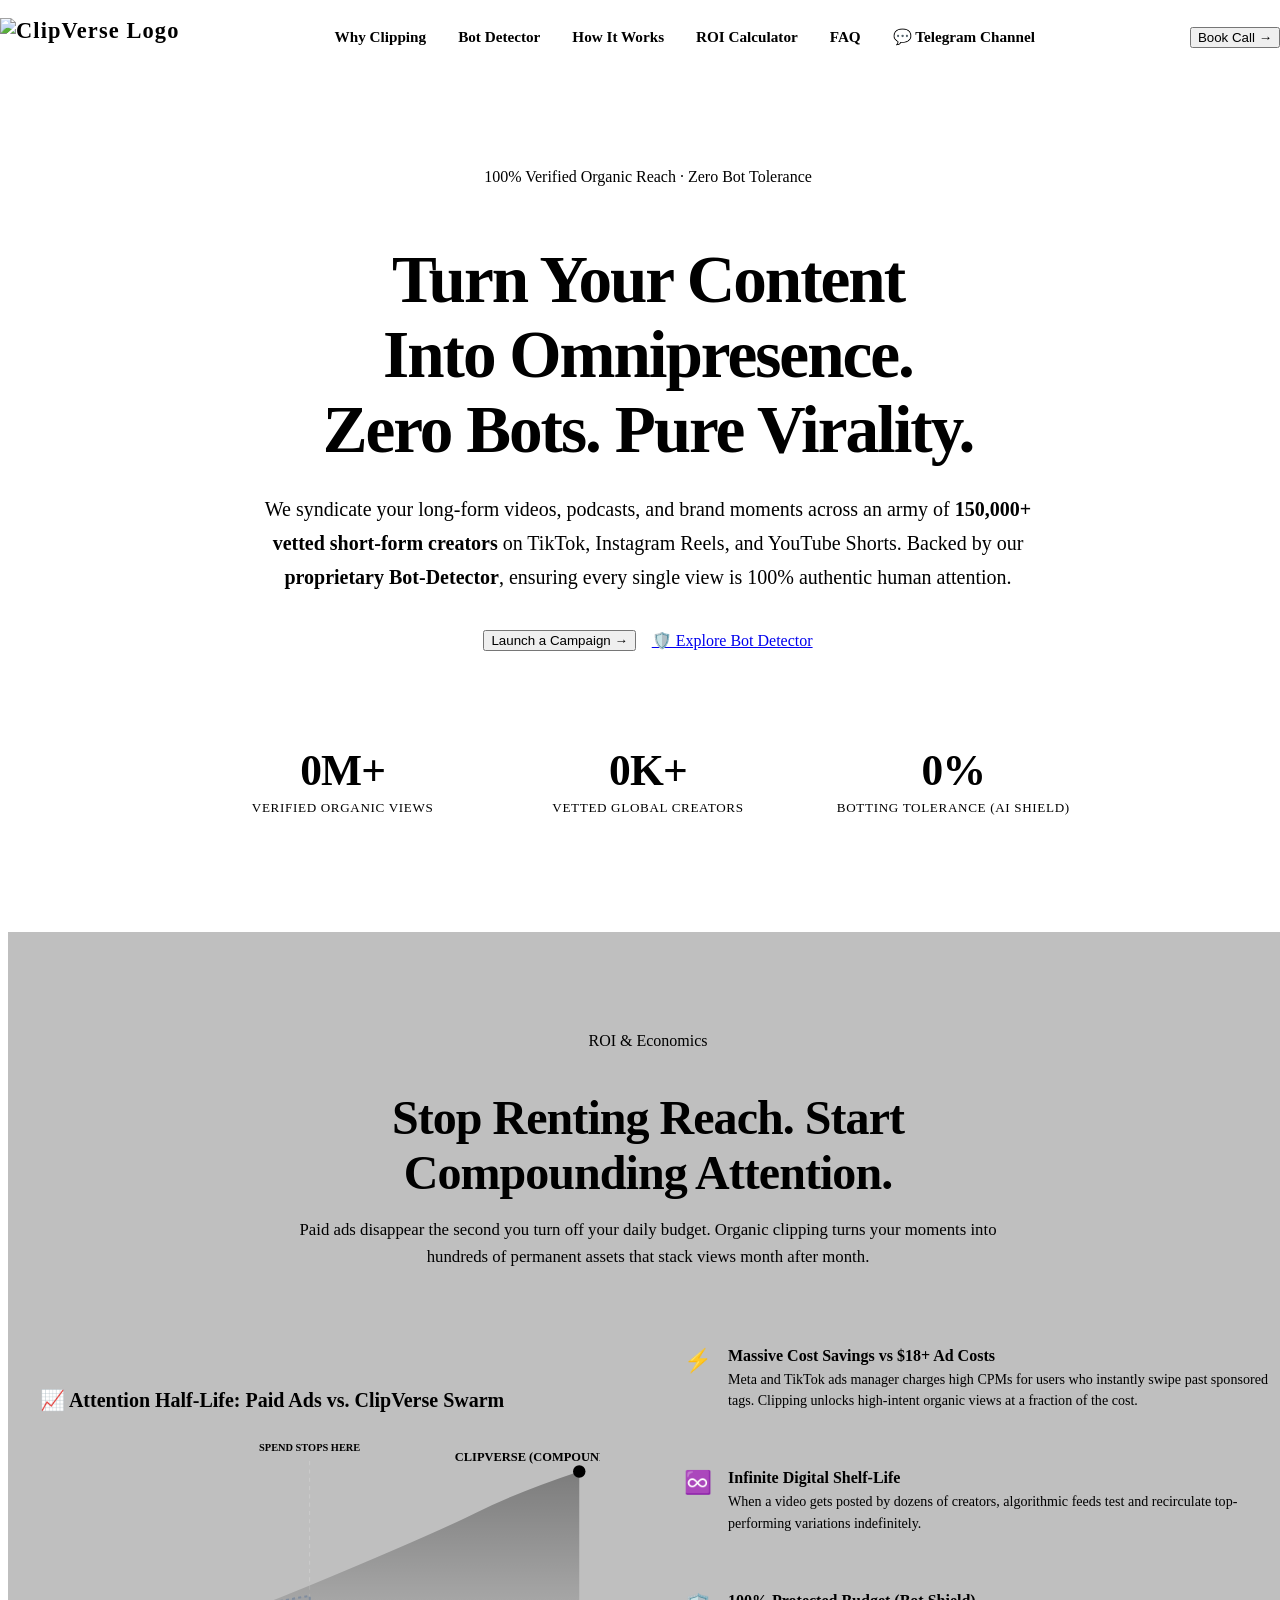
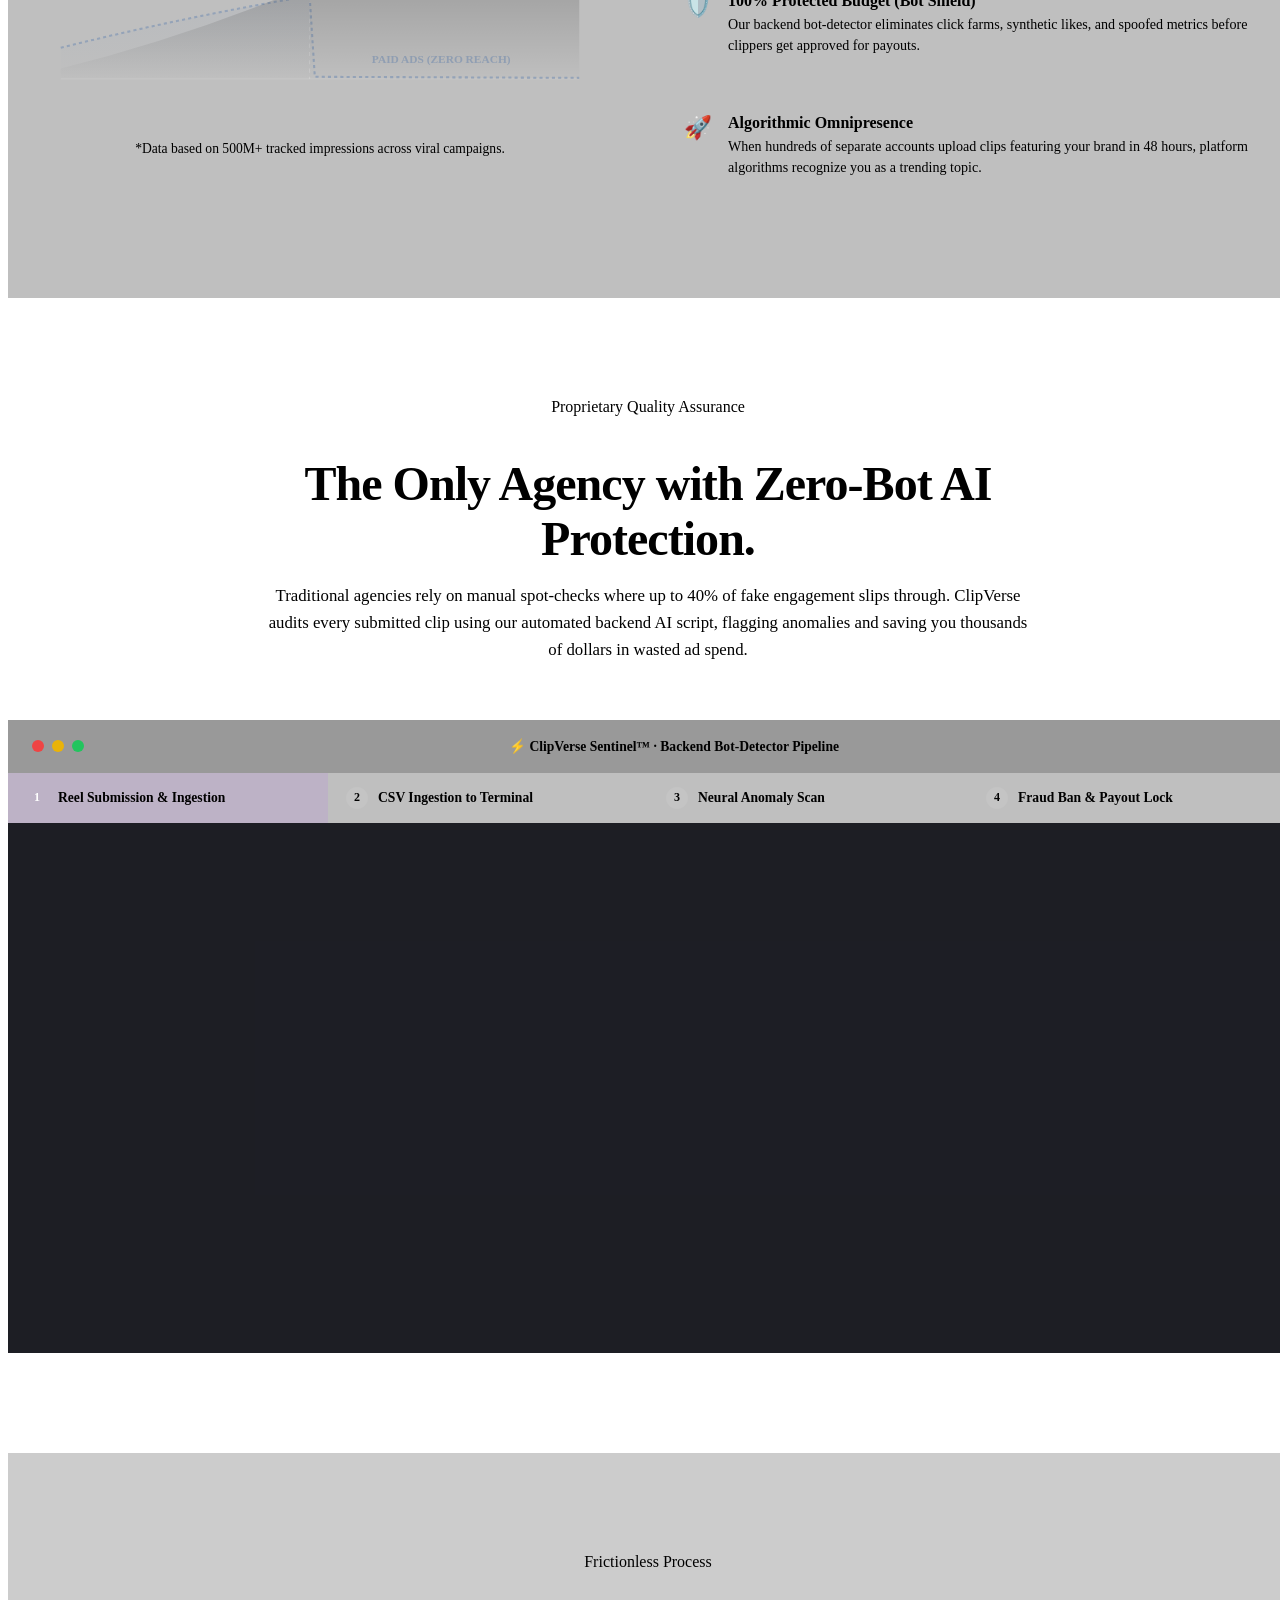
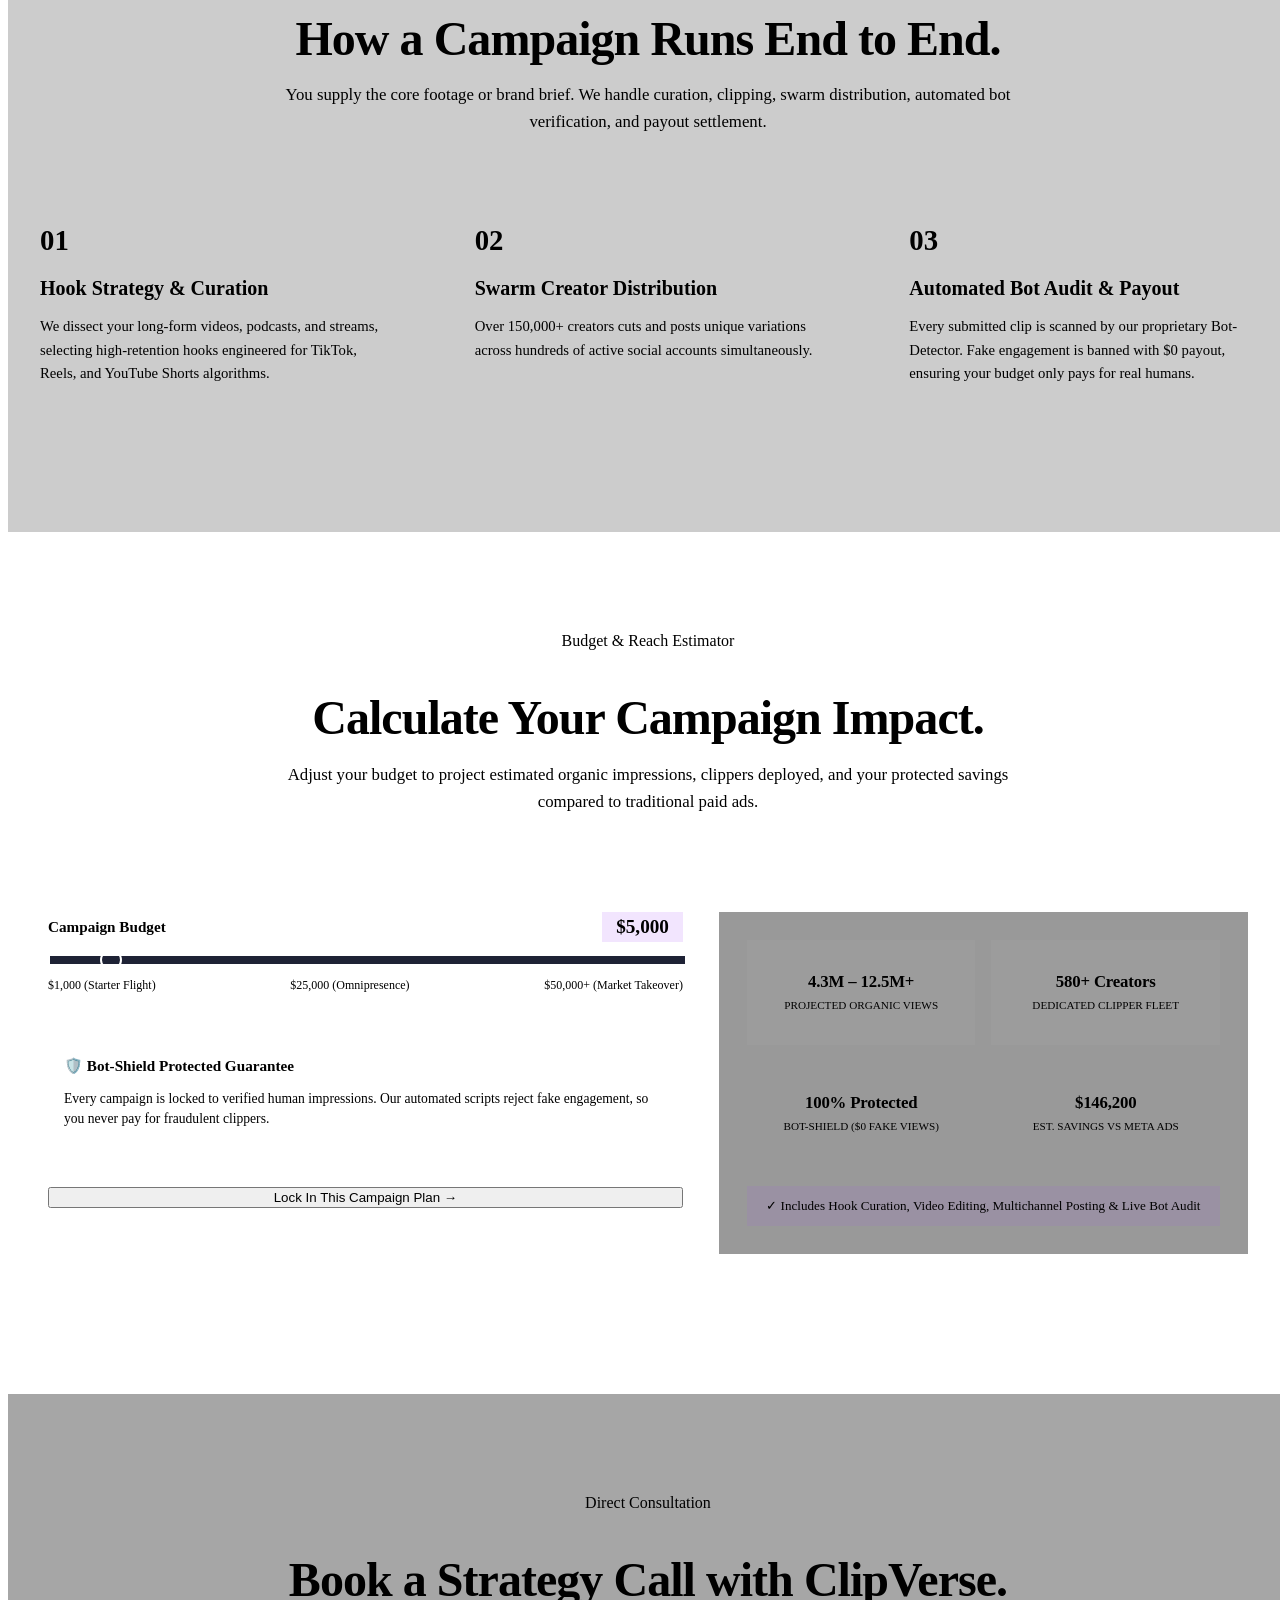
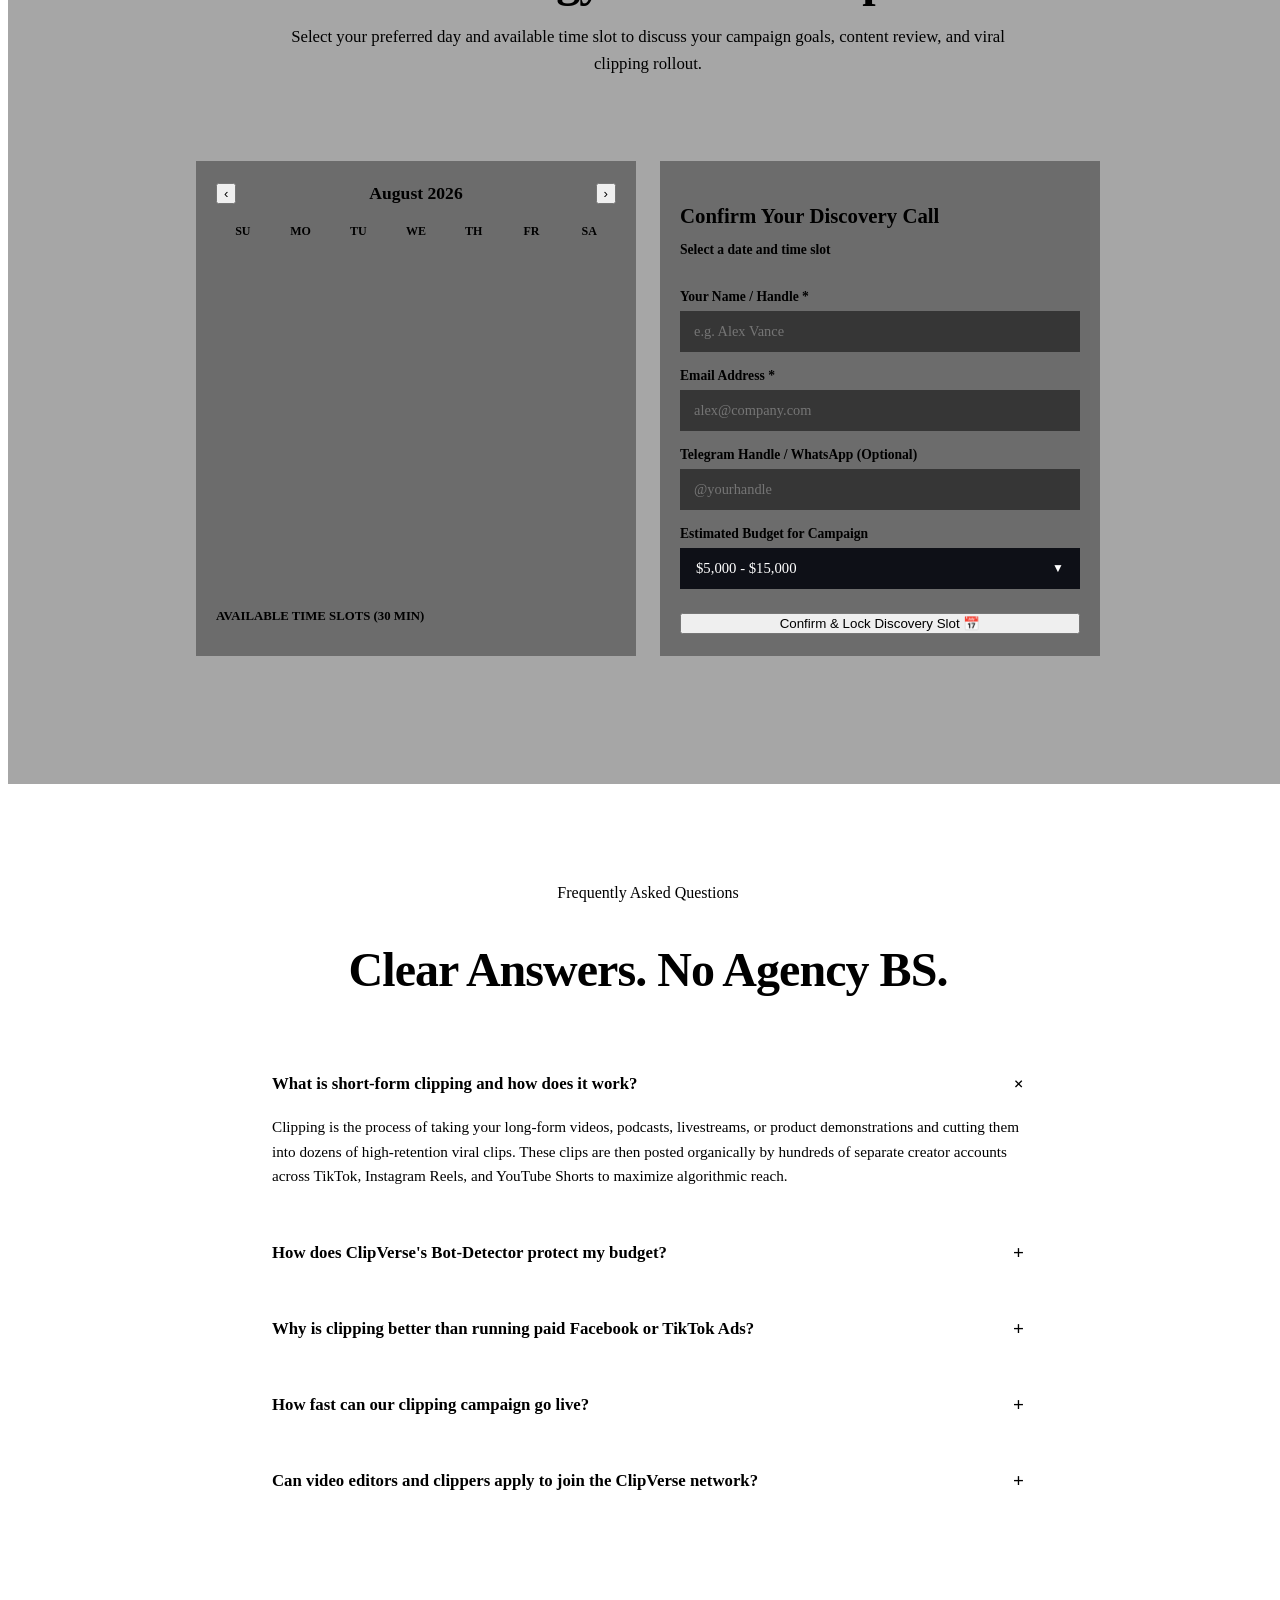
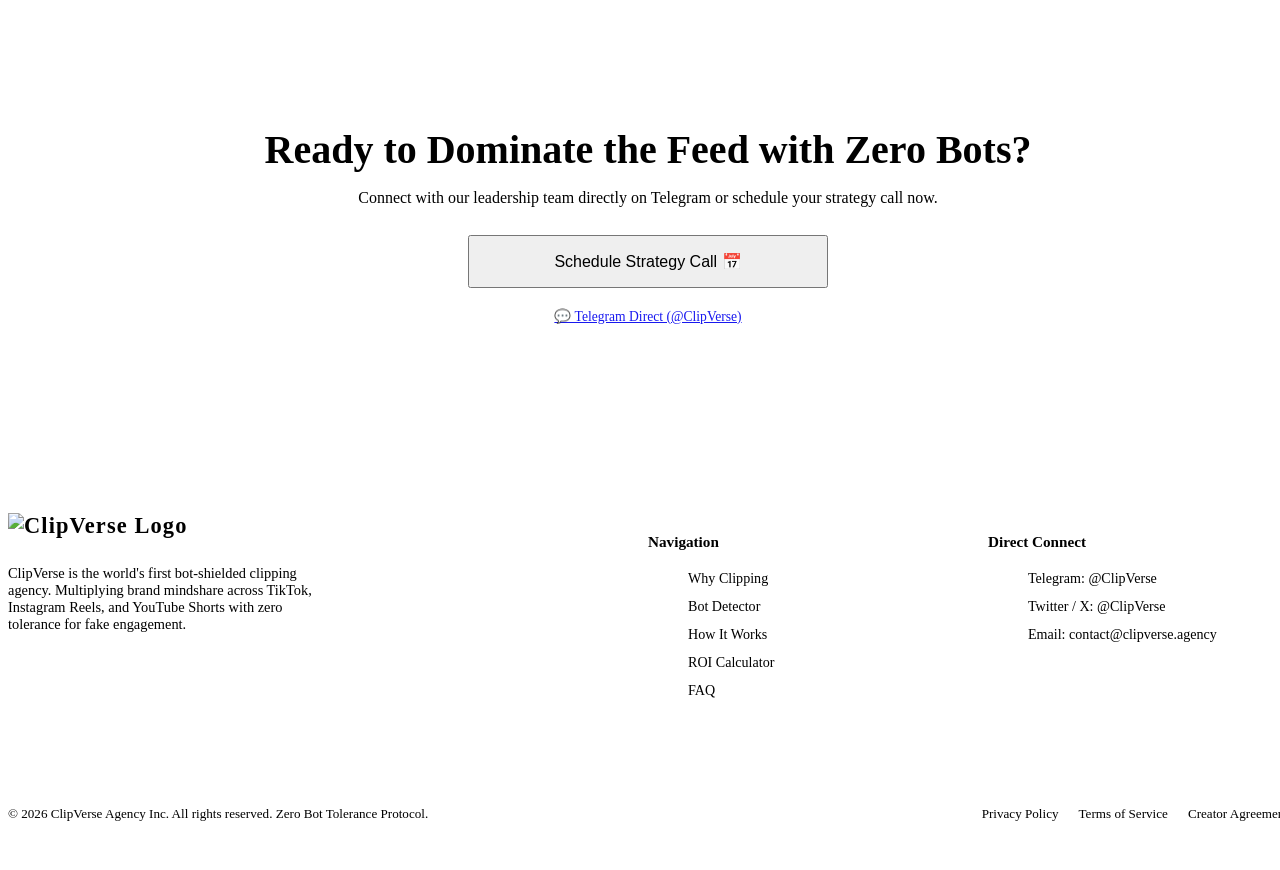
==== cobalt/index.html @ fdb836ec "Desktop and IphoneSe responsive done." ====
<!DOCTYPE html>
<html lang="en" data-theme="cobalt">
<head>
  <meta charset="UTF-8">
  <meta name="viewport" content="width=device-width, initial-scale=1.0">
  <title>ClipVerse | Short-Form Clipping Agency · Zero Bot Tolerance (Cobalt Edition)</title>
  <meta name="description" content="ClipVerse is a premier short-form clipping agency distributing content at scale across 150,000+ creators. Backed by our automated Bot-Detector for 100% real organic reach.">
  <meta name="keywords" content="clipping agency, TikTok clipping, Instagram Reels clipping, short-form video marketing, viral content distribution, bot detector, ClipVerse">
  <link rel="icon" type="image/svg+xml" href="../assets/favicon.svg">
  
  <!-- Open Graph / Social Meta -->
  <meta property="og:type" content="website">
  <meta property="og:title" content="ClipVerse | Short-Form Clipping Agency (Cobalt)">
  <meta property="og:description" content="Scale your brand across millions of organic views on TikTok, Reels & Shorts. Zero bot tolerance with automated AI detection.">
  <meta property="og:image" content="../assets/logo-clipverse-cobalt.svg">

  <!-- Stylesheets -->
  <link rel="stylesheet" href="../css/main.css">
  <link rel="stylesheet" href="../css/themes.css">
  <link rel="stylesheet" href="../css/components.css">
  <link rel="stylesheet" href="../css/responsive.css">

  <!-- Schema.org Structured Data -->
  <script type="application/ld+json">
  {
    "@context": "https://schema.org",
    "@type": "Organization",
    "name": "ClipVerse",
    "url": "https://clipverse.agency",
    "logo": "https://clipverse.agency/assets/logo-clipverse-cobalt.svg",
    "description": "Short-form video clipping agency powered by automated bot-detection algorithms.",
    "sameAs": [
      "https://t.me/ClipVerse",
      "https://x.com/ClipVerseAgency"
    ]
  }
  </script>
</head>
<body>

  <!-- Ambient Backdrop -->
  <div class="ambient-mesh" aria-hidden="true"></div>
  <div class="ambient-grid" aria-hidden="true"></div>

  <!-- Header & Navigation -->
  <header id="mainHeader" class="header">
    <div class="container nav-container">
      <a href="#top" class="brand-logo">
        <img src="../assets/logo-clipverse-cobalt.svg" alt="ClipVerse Logo">
      </a>

      <!-- Desktop Nav Links -->
      <nav id="navLinks" class="nav-links">
        <a href="#why-clipping" class="nav-link">Why Clipping</a>
        <a href="#bot-detector" class="nav-link">Bot Detector</a>
        <a href="#how-it-works" class="nav-link">How It Works</a>
        <a href="#calculator" class="nav-link">ROI Calculator</a>
        <a href="#faq" class="nav-link">FAQ</a>
        <a href="https://t.me/ClipVerse" target="_blank" rel="noopener noreferrer" class="nav-link" style="color:var(--accent-light);">💬 Telegram Channel</a>
      </nav>

      <!-- Nav Actions -->
      <div class="nav-actions">
        <button type="button" class="btn btn-primary btn-sm open-scheduler-btn">
          <span>Book Call →</span>
        </button>

        <button id="mobileToggle" class="mobile-toggle" aria-label="Toggle navigation menu">☰</button>
      </div>
    </div>
  </header>

  <!-- Main Content -->
  <main id="top">

    <!-- 1. Hero Section -->
    <section class="hero-section">
      <div class="container hero-content">
        <div class="hero-eyebrow reveal">
          <span class="badge badge-bot-shield">
            <span class="pulse-dot"></span> 100% Verified Organic Reach · Zero Bot Tolerance
          </span>
        </div>

        <h1 class="hero-title reveal">
          Turn Your Content Into <span class="text-gradient">Omnipresence.</span><br>
          Zero Bots. Pure Virality.
        </h1>

        <p class="hero-subhead reveal">
          We syndicate your long-form videos, podcasts, and brand moments across an army of <strong>150,000+ vetted short-form creators</strong> on TikTok, Instagram Reels, and YouTube Shorts. Backed by our <strong>proprietary Bot-Detector</strong>, ensuring every single view is 100% authentic human attention.
        </p>

        <div class="hero-ctas reveal">
          <button type="button" class="btn btn-primary btn-lg open-scheduler-btn">
            <span>Launch a Campaign →</span>
          </button>
          <a href="#bot-detector" class="btn btn-secondary btn-lg">
            <span>🛡️ Explore Bot Detector</span>
          </a>
        </div>

        <!-- Live Metrics Strip -->
        <div class="stats-strip reveal">
          <div class="stat-item">
            <div class="stat-val" data-counter="500" data-suffix="M+">0M+</div>
            <div class="stat-lbl">Verified Organic Views</div>
          </div>
          <div class="stat-item">
            <div class="stat-val" data-counter="150" data-suffix="K+">0K+</div>
            <div class="stat-lbl">Vetted Global Creators</div>
          </div>
          <div class="stat-item">
            <div class="stat-val" style="color:var(--status-real);">0%</div>
            <div class="stat-lbl">Botting Tolerance (AI Shield)</div>
          </div>
        </div>
      </div>
    </section>

    <!-- 2. Why Clipping vs Paid Ads Compounding Comparison -->
    <section id="why-clipping" class="section" style="background: rgba(0, 0, 0, 0.25);">
      <div class="container">
        <div class="section-head reveal">
          <div class="section-eyebrow">
            <span class="badge badge-primary">ROI & Economics</span>
          </div>
          <h2 class="section-title">
            Stop Renting Reach. <span class="text-gradient">Start Compounding Attention.</span>
          </h2>
          <p class="section-desc">
            Paid ads disappear the second you turn off your daily budget. Organic clipping turns your moments into hundreds of permanent assets that stack views month after month.
          </p>
        </div>

        <div class="comparison-grid">
          <!-- Interactive SVG Chart -->
          <div class="glass-card comp-chart-card reveal">
            <h3 style="font-family:var(--font-display); font-size:1.25rem; margin-bottom:18px;">
              📈 Attention Half-Life: Paid Ads vs. ClipVerse Swarm
            </h3>
            
            <svg viewBox="0 0 540 280" width="100%" height="auto" aria-label="Clipping compounds over time while paid ads drop to zero after spend stops">
              <defs>
                <linearGradient id="chartClipGrad" x1="0" y1="0" x2="0" y2="1">
                  <stop offset="0%" stop-color="var(--accent-primary)" stop-opacity="0.35"/>
                  <stop offset="100%" stop-color="var(--accent-primary)" stop-opacity="0"/>
                </linearGradient>
                <linearGradient id="chartAdsGrad" x1="0" y1="0" x2="0" y2="1">
                  <stop offset="0%" stop-color="#94a3b8" stop-opacity="0.15"/>
                  <stop offset="100%" stop-color="#94a3b8" stop-opacity="0"/>
                </linearGradient>
              </defs>

              <!-- Grid line -->
              <line x1="20" y1="240" x2="520" y2="240" stroke="rgba(255,255,255,0.1)" stroke-width="1"/>
              
              <!-- Spend Stops Milestone -->
              <line x1="260" y1="30" x2="260" y2="240" stroke="rgba(255,255,255,0.2)" stroke-width="1" stroke-dasharray="4 4"/>
              <text x="260" y="20" text-anchor="middle" fill="var(--text-muted)" font-family="JetBrains Mono" font-size="10" font-weight="700">SPEND STOPS HERE</text>

              <!-- Paid Ads Path (Cliff Dropoff) -->
              <path d="M 20 210 Q 140 180 260 160 L 265 238 L 520 239" fill="none" stroke="#94a3b8" stroke-width="2" stroke-dasharray="3 3"/>
              <path d="M 20 240 L 20 210 Q 140 180 260 160 L 265 238 L 520 239 L 520 240 Z" fill="url(#chartAdsGrad)"/>
              <text x="320" y="225" fill="#94a3b8" font-family="JetBrains Mono" font-size="11" font-weight="700">PAID ADS (ZERO REACH)</text>

              <!-- ClipVerse Compounding Path -->
              <path d="M 20 230 Q 140 200 260 150 T 420 80 T 520 40" fill="none" stroke="var(--accent-light)" stroke-width="3.5" stroke-linecap="round"/>
              <path d="M 20 240 L 20 230 Q 140 200 260 150 T 420 80 T 520 40 L 520 240 Z" fill="url(#chartClipGrad)"/>
              <circle cx="520" cy="40" r="6" fill="var(--accent-light)"/>
              <text x="400" y="30" fill="var(--accent-light)" font-family="JetBrains Mono" font-size="12" font-weight="800">CLIPVERSE (COMPOUNDING)</text>
            </svg>

            <div style="margin-top:16px; font-size:0.85rem; color:var(--text-muted); text-align:center;">
              *Data based on 500M+ tracked impressions across viral campaigns.
            </div>
          </div>

          <!-- Feature Breakdown Points with Smooth Hover Effects -->
          <div class="comp-points-list reveal">
            <div class="comp-point-item">
              <div class="comp-point-icon">⚡</div>
              <div>
                <div class="comp-point-title">Massive Cost Savings vs $18+ Ad Costs</div>
                <div class="comp-point-desc">Meta and TikTok ads manager charges high CPMs for users who instantly swipe past sponsored tags. Clipping unlocks high-intent organic views at a fraction of the cost.</div>
              </div>
            </div>

            <div class="comp-point-item">
              <div class="comp-point-icon">♾️</div>
              <div>
                <div class="comp-point-title">Infinite Digital Shelf-Life</div>
                <div class="comp-point-desc">When a video gets posted by dozens of creators, algorithmic feeds test and recirculate top-performing variations indefinitely.</div>
              </div>
            </div>

            <div class="comp-point-item">
              <div class="comp-point-icon">🛡️</div>
              <div>
                <div class="comp-point-title">100% Protected Budget (Bot Shield)</div>
                <div class="comp-point-desc">Our backend bot-detector eliminates click farms, synthetic likes, and spoofed metrics before clippers get approved for payouts.</div>
              </div>
            </div>

            <div class="comp-point-item">
              <div class="comp-point-icon">🚀</div>
              <div>
                <div class="comp-point-title">Algorithmic Omnipresence</div>
                <div class="comp-point-desc">When hundreds of separate accounts upload clips featuring your brand in 48 hours, platform algorithms recognize you as a trending topic.</div>
              </div>
            </div>
          </div>
        </div>
      </div>
    </section>

    <!-- 3. Proprietary Bot-Detector Backend Pipeline Showcase -->
    <section id="bot-detector" class="section">
      <div class="container">
        <div class="section-head reveal">
          <div class="section-eyebrow">
            <span class="badge badge-primary">Proprietary Quality Assurance</span>
          </div>
          <h2 class="section-title">
            The Only Agency with <span class="text-gradient">Zero-Bot AI Protection.</span>
          </h2>
          <p class="section-desc">
            Traditional agencies rely on manual spot-checks where up to 40% of fake engagement slips through. ClipVerse audits every submitted clip using our automated backend AI script, flagging anomalies and saving you thousands of dollars in wasted ad spend.
          </p>
        </div>

        <!-- Interactive Backend Pipeline Visualizer Box -->
        <div class="bot-showcase-container reveal">
          <div class="showcase-header">
            <div class="window-dots">
              <span class="dot dot-red"></span>
              <span class="dot dot-yellow"></span>
              <span class="dot dot-green"></span>
            </div>

            <div style="font-family:var(--font-mono); font-size:0.85rem; font-weight:700; color:var(--text-muted);">
              ⚡ ClipVerse Sentinel™ · Backend Bot-Detector Pipeline
            </div>
            <div></div>
          </div>

          <!-- Step Progression Bar -->
          <div class="pipeline-steps-bar">
            <div class="step-node active" data-step="1">
              <span class="step-num">1</span>
              <span>Reel Submission & Ingestion</span>
            </div>
            <div class="step-node" data-step="2">
              <span class="step-num">2</span>
              <span>CSV Ingestion to Terminal</span>
            </div>
            <div class="step-node" data-step="3">
              <span class="step-num">3</span>
              <span>Neural Anomaly Scan</span>
            </div>
            <div class="step-node" data-step="4">
              <span class="step-num">4</span>
              <span>Fraud Ban & Payout Lock</span>
            </div>
          </div>

          <!-- Active Pipeline Viewport (Autoplay Engine: 3.5s / 5.5s) -->
          <div id="pipelineViewport" class="pipeline-viewport">
            <!-- Injected by js/bot-pipeline-demo.js -->
          </div>
        </div>
      </div>
    </section>

    <!-- 4. How It Works (3-Step Clear Funnel) -->
    <section id="how-it-works" class="section" style="background: rgba(0, 0, 0, 0.2);">
      <div class="container">
        <div class="section-head reveal">
          <div class="section-eyebrow">
            <span class="badge badge-primary">Frictionless Process</span>
          </div>
          <h2 class="section-title">
            How a Campaign <span class="text-gradient">Runs End to End.</span>
          </h2>
          <p class="section-desc">
            You supply the core footage or brand brief. We handle curation, clipping, swarm distribution, automated bot verification, and payout settlement.
          </p>
        </div>

        <div style="display:grid; grid-template-columns:repeat(auto-fit, minmax(280px, 1fr)); gap:24px;" class="reveal">
          <div class="glass-card" style="padding:32px;">
            <div style="font-family:var(--font-mono); font-size:1.8rem; font-weight:900; color:var(--accent-light); margin-bottom:14px;">01</div>
            <h3 style="font-family:var(--font-display); font-size:1.25rem; margin-bottom:10px;">Hook Strategy & Curation</h3>
            <p class="text-muted" style="font-size:0.92rem; line-height:1.6;">
              We dissect your long-form videos, podcasts, and streams, selecting high-retention hooks engineered for TikTok, Reels, and YouTube Shorts algorithms.
            </p>
          </div>

          <div class="glass-card" style="padding:32px;">
            <div style="font-family:var(--font-mono); font-size:1.8rem; font-weight:900; color:var(--accent-light); margin-bottom:14px;">02</div>
            <h3 style="font-family:var(--font-display); font-size:1.25rem; margin-bottom:10px;">Swarm Creator Distribution</h3>
            <p class="text-muted" style="font-size:0.92rem; line-height:1.6;">
              Over 150,000+ creators cuts and posts unique variations across hundreds of active social accounts simultaneously.
            </p>
          </div>

          <div class="glass-card" style="padding:32px;">
            <div style="font-family:var(--font-mono); font-size:1.8rem; font-weight:900; color:var(--status-real); margin-bottom:14px;">03</div>
            <h3 style="font-family:var(--font-display); font-size:1.25rem; margin-bottom:10px;">Automated Bot Audit & Payout</h3>
            <p class="text-muted" style="font-size:0.92rem; line-height:1.6;">
              Every submitted clip is scanned by our proprietary Bot-Detector. Fake engagement is banned with $0 payout, ensuring your budget only pays for real humans.
            </p>
          </div>
        </div>
      </div>
    </section>

    <!-- 5. Interactive Campaign ROI & Fleet Calculator -->
    <section id="calculator" class="section">
      <div class="container">
        <div class="section-head reveal">
          <div class="section-eyebrow">
            <span class="badge badge-primary">Budget & Reach Estimator</span>
          </div>
          <h2 class="section-title">
            Calculate Your <span class="text-gradient">Campaign Impact.</span>
          </h2>
          <p class="section-desc">
            Adjust your budget to project estimated organic impressions, clippers deployed, and your protected savings compared to traditional paid ads.
          </p>
        </div>

        <div class="calculator-card reveal">
          <div class="calc-controls">
            <div class="slider-group">
              <div class="slider-label-row">
                <span class="slider-title">Campaign Budget</span>
                <span id="budgetValue" class="slider-val-bubble">$5,000</span>
              </div>
              <input type="range" id="budgetSlider" class="custom-range" min="1000" max="50000" step="500" value="5000">
              <div style="display:flex; justify-content:space-between; font-size:0.75rem; color:var(--text-dim); font-family:var(--font-mono);">
                <span>$1,000 (Starter Flight)</span>
                <span>$25,000 (Omnipresence)</span>
                <span>$50,000+ (Market Takeover)</span>
              </div>
            </div>

            <div style="padding:16px; background:rgba(255,255,255,0.02); border:1px solid var(--border-subtle); border-radius:var(--radius-md);">
              <h4 style="font-family:var(--font-display); font-size:0.95rem; margin-bottom:8px;">
                🛡️ Bot-Shield Protected Guarantee
              </h4>
              <p class="text-muted" style="font-size:0.85rem; line-height:1.5;">
                Every campaign is locked to verified human impressions. Our automated scripts reject fake engagement, so you never pay for fraudulent clippers.
              </p>
            </div>

            <button type="button" id="calcLockBtn" class="btn btn-primary btn-lg">
              <span>Lock In This Campaign Plan →</span>
            </button>
          </div>

          <!-- Dynamic Results Dashboard -->
          <div class="calc-results-panel">
            <div class="calc-metrics-grid">
              <div class="calc-metric-box">
                <div id="calcMetricViews" class="calc-metric-val" style="color:var(--accent-light);">4.3M – 12.5M+</div>
                <div class="calc-metric-lbl">Projected Organic Views</div>
              </div>
              <div class="calc-metric-box">
                <div id="calcMetricCreators" class="calc-metric-val">580+ Creators</div>
                <div class="calc-metric-lbl">Dedicated Clipper Fleet</div>
              </div>
              <div class="calc-metric-box highlight">
                <div id="calcMetricProtection" class="calc-metric-val" style="color:var(--status-real);">100% Protected</div>
                <div class="calc-metric-lbl">Bot-Shield ($0 Fake Views)</div>
              </div>
              <div class="calc-metric-box highlight">
                <div id="calcMetricSavings" class="calc-metric-val" style="color:var(--status-real);">$146,200</div>
                <div class="calc-metric-lbl">Est. Savings vs Meta Ads</div>
              </div>
            </div>

            <div style="padding:12px 16px; background:rgba(168,85,247,0.1); border:1px solid var(--border-card); border-radius:var(--radius-sm); font-size:0.82rem; color:var(--accent-light); text-align:center; font-family:var(--font-mono);">
              ✓ Includes Hook Curation, Video Editing, Multichannel Posting & Live Bot Audit
            </div>
          </div>
        </div>
      </div>
    </section>

    <!-- 6. Customizable Strategy Meeting Scheduler -->
    <section id="scheduler" class="section" style="background: rgba(0, 0, 0, 0.35);">
      <div class="container">
        <div class="section-head reveal">
          <div class="section-eyebrow">
            <span class="badge badge-primary">Direct Consultation</span>
          </div>
          <h2 class="section-title">
            Book a Strategy Call with <span class="text-gradient">ClipVerse.</span>
          </h2>
          <p class="section-desc">
            Select your preferred day and available time slot to discuss your campaign goals, content review, and viral clipping rollout.
          </p>
        </div>

        <div class="scheduler-wrapper allow-overflow reveal">
          <!-- Calendar & Slots -->
          <div class="calendar-card">
            <!-- Step 1: Select Date -->
            <div id="pageDateStep" class="wizard-step">
              <div class="step-indicator-mob">
                <span class="badge badge-primary">Step 1 of 3: Select Date</span>
              </div>
              <div class="cal-header">
                <button id="prevMonth" type="button" class="btn btn-secondary btn-sm">‹</button>
                <div id="calMonthName" class="cal-month">August 2026</div>
                <button id="nextMonth" type="button" class="btn btn-secondary btn-sm">›</button>
              </div>

              <!-- Calendar Weekday Header -->
              <div class="cal-weekdays-row">
                <div class="day-header">Su</div>
                <div class="day-header">Mo</div>
                <div class="day-header">Tu</div>
                <div class="day-header">We</div>
                <div class="day-header">Th</div>
                <div class="day-header">Fr</div>
                <div class="day-header">Sa</div>
              </div>

              <!-- Calendar Days Grid (Pure 42 Cells Matrix) -->
              <div id="calDaysGrid" class="cal-days-grid">
                <!-- Populated by scheduler.js -->
              </div>
            </div>

            <!-- Step 2: Select Time Slot -->
            <div id="pageTimeStep" class="wizard-step" style="border-top:1px solid var(--border-subtle); padding-top:16px;">
              <div class="step-nav-mob">
                <button id="pageBackToDate" type="button" class="btn btn-secondary btn-xs">← Change Date</button>
                <span id="mobDatePillPage" class="badge badge-bot-shield" style="font-size:0.75rem;">August 2026</span>
              </div>
              <div style="font-family:var(--font-mono); font-size:0.8rem; font-weight:700; color:var(--text-dim); margin-bottom:10px; text-transform:uppercase;">
                Available Time Slots (30 min)
              </div>
              <div id="slotsContainer" class="slots-grid">
                <!-- Populated by scheduler.js -->
              </div>
            </div>
          </div>

          <!-- Step 3 / Right Column: Intake Form -->
          <div id="pageFormStep" class="wizard-step allow-overflow">
            <div id="bookingSuccessCard" class="glass-card allow-overflow">
              <div class="step-nav-mob" style="margin-bottom:12px;">
                <button id="pageBackToTime" type="button" class="btn btn-secondary btn-xs">← Change Time</button>
              </div>
              <div style="margin-bottom:18px;">
                <h3 style="font-family:var(--font-display); font-size:1.3rem; margin-bottom:4px;">
                  Confirm Your Discovery Call
                </h3>
                <p id="selectedDateSummary" class="text-mono" style="font-size:0.85rem; color:var(--accent-light); font-weight:700;">
                  Select a date and time slot
                </p>
              </div>

              <form id="bookingForm" class="booking-form">
                <div class="form-group">
                  <label class="form-label" for="bookName">Your Name / Handle *</label>
                  <input type="text" id="bookName" class="form-input" placeholder="e.g. Alex Vance" required>
                </div>

                <div class="form-group">
                  <label class="form-label" for="bookEmail">Email Address *</label>
                  <input type="email" id="bookEmail" class="form-input" placeholder="alex@company.com" required>
                </div>

                <div class="form-group">
                  <label class="form-label" for="bookTelegram">Telegram Handle / WhatsApp (Optional)</label>
                  <input type="text" id="bookTelegram" class="form-input" placeholder="@yourhandle">
                </div>

                <div class="form-group">
                  <label class="form-label">Estimated Budget for Campaign</label>
                  <!-- Custom Dark Glassmorphism Dropdown with Smooth Scroll -->
                  <div class="custom-select-box">
                    <div class="custom-select-trigger">
                      <span class="select-value-text">$5,000 - $15,000</span>
                      <span class="dropdown-arrow">▼</span>
                    </div>
                    <div class="custom-options-list">
                      <div class="custom-option" data-value="$1,000 - $2,500">$1,000 - $2,500</div>
                      <div class="custom-option" data-value="$2,500 - $5,000">$2,500 - $5,000</div>
                      <div class="custom-option selected" data-value="$5,000 - $15,000">$5,000 - $15,000</div>
                      <div class="custom-option" data-value="$15,000 - $30,000">$15,000 - $30,000</div>
                      <div class="custom-option" data-value="$30,000+ (Full Omnipresence)">$30,000+ (Full Omnipresence)</div>
                    </div>
                    <input type="hidden" class="custom-select-input" value="$5,000 - $15,000">
                  </div>
                </div>

                <button type="submit" class="btn btn-primary btn-lg" style="margin-top:8px;">
                  <span>Confirm & Lock Discovery Slot 📅</span>
                </button>
              </form>
            </div>
          </div>
        </div>
      </div>
    </section>

    <!-- 7. FAQ Accordion -->
    <section id="faq" class="section">
      <div class="container">
        <div class="section-head reveal">
          <div class="section-eyebrow">
            <span class="badge badge-primary">Frequently Asked Questions</span>
          </div>
          <h2 class="section-title">
            Clear Answers. <span class="text-gradient">No Agency BS.</span>
          </h2>
        </div>

        <div class="faq-list reveal">
          <div class="faq-item active">
            <div class="faq-question">
              <span>What is short-form clipping and how does it work?</span>
              <span class="faq-icon">+</span>
            </div>
            <div class="faq-answer">
              Clipping is the process of taking your long-form videos, podcasts, livestreams, or product demonstrations and cutting them into dozens of high-retention viral clips. These clips are then posted organically by hundreds of separate creator accounts across TikTok, Instagram Reels, and YouTube Shorts to maximize algorithmic reach.
            </div>
          </div>

          <div class="faq-item">
            <div class="faq-question">
              <span>How does ClipVerse's Bot-Detector protect my budget?</span>
              <span class="faq-icon">+</span>
            </div>
            <div class="faq-answer">
              In standard clipping agencies, rogue clippers often buy fake views or bot comments to hit payout thresholds. ClipVerse runs a custom automated Bot-Detector on our backend that evaluates behavioral vectors including velocity curves, account age distribution, watch-time telemetry, and IP clustering. Any clip with synthetic engagement is flagged and banned before any payment is disbursed.
            </div>
          </div>

          <div class="faq-item">
            <div class="faq-question">
              <span>Why is clipping better than running paid Facebook or TikTok Ads?</span>
              <span class="faq-icon">+</span>
            </div>
            <div class="faq-answer">
              Paid ads stop delivering impressions the exact moment you turn off your daily ad spend. Furthermore, modern audiences routinely scroll past sponsored ads. Clipping creates permanent organic assets distributed across independent creator accounts that compound views over months.
            </div>
          </div>

          <div class="faq-item">
            <div class="faq-question">
              <span>How fast can our clipping campaign go live?</span>
              <span class="faq-icon">+</span>
            </div>
            <div class="faq-answer">
              Most campaigns can launch within 24 to 48 hours after our discovery strategy call. Once we approve your hook angles and brand guardrails, clips are distributed to our creator fleet immediately.
            </div>
          </div>

          <div class="faq-item">
            <div class="faq-question">
              <span>Can video editors and clippers apply to join the ClipVerse network?</span>
              <span class="faq-icon">+</span>
            </div>
            <div class="faq-answer">
              Yes! We are always screening talented short-form video editors. You can apply directly through our Telegram or Whop community to get onboarded into paid campaign flights.
            </div>
          </div>
        </div>
      </div>
    </section>

    <!-- 8. Fast Contact & Social Connect Bar -->
    <section class="section" style="padding-top:40px; padding-bottom:60px;">
      <div class="container">
        <div class="glass-card reveal" style="padding:40px 20px; text-align:center; background:radial-gradient(circle at center, var(--accent-glow) 0%, rgba(18,20,32,0.8) 70%);">
          <h2 style="font-family:var(--font-display); font-size:clamp(1.75rem, 3.5vw, 2.5rem); font-weight:800; margin-bottom:12px;">
            Ready to Dominate the Feed with <span class="text-gradient">Zero Bots?</span>
          </h2>
          <p class="text-muted" style="max-width:600px; margin-inline:auto; margin-bottom:28px;">
            Connect with our leadership team directly on Telegram or schedule your strategy call now.
          </p>
          <div style="display:flex; flex-direction:column; align-items:center; justify-content:center; gap:12px; max-width:360px; margin-inline:auto;">
            <button type="button" class="btn btn-primary btn-lg open-scheduler-btn" style="width:100%; padding:15px 24px; font-size:1rem;">
              <span>Schedule Strategy Call 📅</span>
            </button>
            <a href="https://t.me/ClipVerse" target="_blank" rel="noopener noreferrer" class="btn btn-secondary btn-sm" style="width:auto; padding:8px 18px; font-size:0.85rem; opacity:0.9;">
              <span>💬 Telegram Direct (@ClipVerse)</span>
            </a>
          </div>
        </div>
      </div>
    </section>

  </main>

  <!-- Footer -->
  <footer class="footer">
    <div class="container">
      <div class="footer-grid">
        <div class="footer-brand">
          <a href="#top" class="brand-logo">
            <img src="../assets/logo-clipverse-cobalt.svg" alt="ClipVerse Logo">
          </a>
          <p>
            ClipVerse is the world's first bot-shielded clipping agency. Multiplying brand mindshare across TikTok, Instagram Reels, and YouTube Shorts with zero tolerance for fake engagement.
          </p>
        </div>

        <div>
          <h4 class="footer-col-title">Navigation</h4>
          <ul class="footer-links">
            <li><a href="#why-clipping">Why Clipping</a></li>
            <li><a href="#bot-detector">Bot Detector</a></li>
            <li><a href="#how-it-works">How It Works</a></li>
            <li><a href="#calculator">ROI Calculator</a></li>
            <li><a href="#faq">FAQ</a></li>
          </ul>
        </div>

        <div>
          <h4 class="footer-col-title">Direct Connect</h4>
          <ul class="footer-links">
            <li><a href="https://t.me/ClipVerse" target="_blank">Telegram: @ClipVerse</a></li>
            <li><a href="https://x.com/ClipVerseAgency" target="_blank">Twitter / X: @ClipVerse</a></li>
            <li><a href="mailto:contact@clipverse.agency">Email: contact@clipverse.agency</a></li>
          </ul>
        </div>
      </div>

      <div class="footer-bottom">
        <div>&copy; 2026 ClipVerse Agency Inc. All rights reserved. Zero Bot Tolerance Protocol.</div>
        <div style="display:flex; gap:20px;">
          <a href="#" style="color:var(--text-dim); text-decoration:none;">Privacy Policy</a>
          <a href="#" style="color:var(--text-dim); text-decoration:none;">Terms of Service</a>
          <a href="#" style="color:var(--text-dim); text-decoration:none;">Creator Agreement</a>
        </div>
      </div>
    </div>
  </footer>

  <!-- Modal Booking Scheduler (Synchronized with Interactive Calendar) -->
  <div id="schedulerModal" class="modal-overlay">
    <div class="modal-card allow-overflow">
      <button type="button" class="modal-close-btn close-modal-btn" aria-label="Close modal">&times;</button>
      <div id="modalIntroHeader" class="modal-intro-header" style="margin-bottom:16px; text-align:center;">
        <span class="badge badge-primary" style="margin-bottom:8px;">Direct Discovery Call</span>
        <h3 style="font-family:var(--font-display); font-size:1.5rem; font-weight:800; margin-bottom:4px;">
          Launch Your <span class="text-gradient">ClipVerse Campaign</span>
        </h3>
        <p class="text-muted" style="font-size:0.86rem;">
          Connect directly with our founders to map your distribution strategy and secure clippers.
        </p>
      </div>

      <div class="scheduler-wrapper allow-overflow" style="padding:0; border:none; background:transparent;">
        <!-- Modal Calendar Widget -->
        <div class="calendar-card">
          <!-- Step 1: Select Date -->
          <div id="modalDateStep" class="wizard-step">
            <div class="step-indicator-mob">
              <span class="badge badge-primary">Step 1 of 3: Select Date</span>
            </div>
            <div class="cal-header">
              <button id="modalPrevMonth" type="button" class="btn btn-secondary btn-sm">‹</button>
              <div id="modalCalMonthName" class="cal-month">August 2026</div>
              <button id="modalNextMonth" type="button" class="btn btn-secondary btn-sm">›</button>
            </div>
            <!-- Calendar Weekday Header -->
            <div class="cal-weekdays-row">
              <div class="day-header">Su</div>
              <div class="day-header">Mo</div>
              <div class="day-header">Tu</div>
              <div class="day-header">We</div>
              <div class="day-header">Th</div>
              <div class="day-header">Fr</div>
              <div class="day-header">Sa</div>
            </div>
            <!-- Calendar Days Grid (Pure 42 Cells Matrix) -->
            <div id="modalCalDaysGrid" class="cal-days-grid">
              <!-- Populated by scheduler.js -->
            </div>
          </div>

          <!-- Step 2: Select Time Slot -->
          <div id="modalTimeStep" class="wizard-step" style="border-top:1px solid var(--border-subtle); padding-top:14px;">
            <div class="step-nav-mob">
              <button id="modalBackToDate" type="button" class="btn btn-secondary btn-xs">← Change Date</button>
              <span id="mobDatePillModal" class="badge badge-bot-shield" style="font-size:0.75rem;">August 2026</span>
            </div>
            <div style="font-family:var(--font-mono); font-size:0.75rem; font-weight:700; color:var(--text-dim); margin-bottom:8px; text-transform:uppercase;">
              Available Time Slots (30 min)
            </div>
            <div id="modalSlotsContainer" class="slots-grid">
              <!-- Populated by scheduler.js -->
            </div>
          </div>
        </div>

        <!-- Step 3: Intake Form -->
        <div id="modalFormStep" class="wizard-step allow-overflow">
          <div id="modalBookingCard" class="glass-card allow-overflow">
            <div class="step-nav-mob" style="margin-bottom:12px;">
              <button id="modalBackToTime" type="button" class="btn btn-secondary btn-xs">← Change Time</button>
            </div>
            <div style="margin-bottom:14px;">
              <h4 style="font-family:var(--font-display); font-size:1.15rem; margin-bottom:4px;">
                Session Details
              </h4>
              <p id="modalSelectedDateSummary" class="text-mono" style="font-size:0.82rem; color:var(--accent-light); font-weight:700;">
                Select a date and time
              </p>
            </div>

            <form id="modalBookingForm" class="booking-form">
              <div class="form-group">
                <label class="form-label" for="modalBookName">Your Name / Handle *</label>
                <input type="text" id="modalBookName" class="form-input" placeholder="e.g. Alex Vance" required>
              </div>
              <div class="form-group">
                <label class="form-label" for="modalBookEmail">Email Address *</label>
                <input type="email" id="modalBookEmail" class="form-input" placeholder="alex@company.com" required>
              </div>
              <div class="form-group">
                <label class="form-label" for="modalBookTelegram">Telegram Handle / WhatsApp</label>
                <input type="text" id="modalBookTelegram" class="form-input" placeholder="@yourhandle">
              </div>
              <div class="form-group">
                <label class="form-label">Estimated Budget for Campaign</label>
                <!-- Custom Dropdown Widget in Modal -->
                <div class="custom-select-box">
                  <div class="custom-select-trigger">
                    <span class="select-value-text">$5,000 - $15,000</span>
                    <span class="dropdown-arrow">▼</span>
                  </div>
                  <div class="custom-options-list">
                    <div class="custom-option" data-value="$1,000 - $2,500">$1,000 - $2,500</div>
                    <div class="custom-option" data-value="$2,500 - $5,000">$2,500 - $5,000</div>
                    <div class="custom-option selected" data-value="$5,000 - $15,000">$5,000 - $15,000</div>
                    <div class="custom-option" data-value="$15,000 - $30,000">$15,000 - $30,000</div>
                    <div class="custom-option" data-value="$30,000+ (Full Omnipresence)">$30,000+ (Full Omnipresence)</div>
                  </div>
                  <input type="hidden" class="custom-select-input" value="$5,000 - $15,000">
                </div>
              </div>
              <button type="submit" class="btn btn-primary btn-lg" style="width:100%; margin-top:8px;">
                Confirm & Book Call 🚀
              </button>
            </form>
          </div>
        </div>
      </div>
    </div>
  </div>

  <!-- Scripts -->
  <script src="../js/bot-pipeline-demo.js"></script>
  <script src="../js/calculator.js"></script>
  <script src="../js/scheduler.js"></script>
  <script src="../js/app.js"></script>
</body>
</html>
---- css/components.css ----
/* ==========================================================================
   ClipVerse - Components Stylesheet (Clean, Performant & Synchronized)
   ========================================================================== */

/* --------------------------------------------------------------------------
   1. Header & Navigation
   -------------------------------------------------------------------------- */
.header {
  position: fixed;
  top: 0;
  left: 0;
  right: 0;
  z-index: 100;
  padding: 18px 0;
  transition: padding var(--transition-normal), background var(--transition-normal);
}

.header.scrolled {
  background: var(--bg-glass);
  backdrop-filter: blur(16px);
  -webkit-backdrop-filter: blur(16px);
  border-bottom: 1px solid var(--border-subtle);
  padding: 12px 0;
  box-shadow: 0 10px 30px rgba(0, 0, 0, 0.6);
}

.nav-container {
  display: flex;
  align-items: center;
  justify-content: space-between;
  gap: 32px;
}

.brand-logo {
  display: flex;
  align-items: center;
  gap: 12px;
  text-decoration: none;
  color: var(--text-main);
  font-family: var(--font-display);
  font-size: 1.4rem;
  font-weight: 800;
  letter-spacing: 0.05em;
  white-space: nowrap;
  flex-shrink: 0;
  transition: transform var(--transition-fast);
}

.brand-logo:hover {
  transform: scale(1.02);
}

.brand-logo img {
  height: 38px;
  width: auto;
  filter: drop-shadow(0 0 10px var(--accent-glow));
}

.nav-links {
  display: flex;
  align-items: center;
  gap: 32px;
  list-style: none;
  white-space: nowrap;
}

.nav-link {
  color: var(--text-muted);
  text-decoration: none;
  font-size: 0.95rem;
  font-weight: 600;
  white-space: nowrap;
  transition: color var(--transition-fast);
  position: relative;
}

.nav-link:hover, .nav-link.active {
  color: var(--text-main);
}

.nav-link::after {
  content: '';
  position: absolute;
  bottom: -4px;
  left: 0;
  width: 0;
  height: 2px;
  background: var(--accent-primary);
  box-shadow: 0 0 8px var(--accent-primary);
  transition: width var(--transition-fast);
}

.nav-link:hover::after {
  width: 100%;
}

.nav-actions {
  display: flex;
  align-items: center;
  gap: 16px;
  white-space: nowrap;
  flex-shrink: 0;
}

.mobile-toggle {
  display: none;
  background: transparent;
  border: 1px solid var(--border-subtle);
  color: var(--text-main);
  padding: 8px 12px;
  border-radius: var(--radius-sm);
  cursor: pointer;
  font-size: 1.2rem;
}

/* --------------------------------------------------------------------------
   2. Hero Section
   -------------------------------------------------------------------------- */
.hero-section {
  padding-top: 160px;
  padding-bottom: 80px;
  text-align: center;
  position: relative;
  overflow: hidden;
}

.hero-content {
  max-width: 960px;
  margin-inline: auto;
}

.hero-eyebrow {
  margin-bottom: 24px;
}

.hero-title {
  font-family: var(--font-display);
  font-size: clamp(2.4rem, 5.5vw, 4.2rem);
  font-weight: 900;
  line-height: 1.12;
  letter-spacing: -0.03em;
  margin-bottom: 24px;
  text-wrap: balance;
}

.hero-subhead {
  font-size: clamp(1.05rem, 2vw, 1.25rem);
  color: var(--text-muted);
  line-height: 1.7;
  max-width: 780px;
  margin-inline: auto;
  margin-bottom: 36px;
}

.hero-ctas {
  display: flex;
  align-items: center;
  justify-content: center;
  gap: 16px;
  flex-wrap: wrap;
  margin-bottom: 60px;
}

/* Live Stats Strip (3-Col Grid) */
.stats-strip {
  display: grid;
  grid-template-columns: repeat(3, 1fr);
  gap: 20px;
  padding: 24px 32px;
  background: var(--bg-card);
  border: 1px solid var(--border-card);
  border-radius: var(--radius-lg);
  backdrop-filter: blur(12px);
  -webkit-backdrop-filter: blur(12px);
  margin-top: 20px;
}

.stat-item {
  text-align: center;
  padding: 12px;
  position: relative;
}

.stat-item:not(:last-child)::after {
  content: '';
  position: absolute;
  right: 0;
  top: 20%;
  bottom: 20%;
  width: 1px;
  background: var(--border-subtle);
}

.stat-val {
  font-family: var(--font-display);
  font-size: clamp(1.9rem, 3.4vw, 2.8rem);
  font-weight: 900;
  color: var(--text-highlight);
  letter-spacing: -0.02em;
  line-height: 1.1;
  margin-bottom: 6px;
}

.stat-lbl {
  font-family: var(--font-mono);
  font-size: 0.82rem;
  color: var(--text-muted);
  text-transform: uppercase;
  letter-spacing: 0.05em;
}

/* --------------------------------------------------------------------------
   3. Section Common Header
   -------------------------------------------------------------------------- */
.section {
  padding: 100px 0;
  position: relative;
}

.section-head {
  text-align: center;
  max-width: 760px;
  margin-inline: auto;
  margin-bottom: 56px;
}

.section-eyebrow {
  margin-bottom: 14px;
}

.section-title {
  font-family: var(--font-display);
  font-size: clamp(2rem, 3.8vw, 3rem);
  font-weight: 800;
  letter-spacing: -0.02em;
  line-height: 1.15;
  margin-bottom: 16px;
}

.section-desc {
  font-size: 1.05rem;
  color: var(--text-muted);
  line-height: 1.6;
}

/* --------------------------------------------------------------------------
   4. Bot-Detector Backend Pipeline Showcase
   -------------------------------------------------------------------------- */
.bot-showcase-container {
  background: var(--bg-card);
  border: 1px solid var(--border-card);
  border-radius: var(--radius-lg);
  overflow: hidden;
  box-shadow: var(--shadow-card), var(--shadow-glow);
}

.showcase-header {
  display: flex;
  align-items: center;
  justify-content: space-between;
  padding: 18px 24px;
  background: rgba(0, 0, 0, 0.4);
  border-bottom: 1px solid var(--border-subtle);
  flex-wrap: wrap;
  gap: 12px;
}

.window-dots {
  display: flex;
  gap: 8px;
}

.dot {
  width: 12px;
  height: 12px;
  border-radius: 50%;
}
.dot-red { background: #ef4444; }
.dot-yellow { background: #eab308; }
.dot-green { background: #22c55e; }

/* Pipeline Step Indicator */
.pipeline-steps-bar {
  display: grid;
  grid-template-columns: repeat(4, 1fr);
  background: rgba(0, 0, 0, 0.25);
  border-bottom: 1px solid var(--border-subtle);
}

.step-node {
  padding: 14px 18px;
  display: flex;
  align-items: center;
  gap: 10px;
  font-size: 0.85rem;
  font-weight: 600;
  color: var(--text-muted);
  border-right: 1px solid var(--border-subtle);
  cursor: pointer;
  transition: all var(--transition-fast);
}

.step-node:last-child {
  border-right: none;
}

.step-node.active {
  background: rgba(168, 85, 247, 0.12);
  color: var(--accent-light);
  box-shadow: inset 0 -2px 0 var(--accent-primary);
}

.step-node.done {
  color: var(--status-real);
}

.step-num {
  width: 22px;
  height: 22px;
  border-radius: 50%;
  background: rgba(255, 255, 255, 0.08);
  display: flex;
  align-items: center;
  justify-content: center;
  font-family: var(--font-mono);
  font-size: 0.75rem;
}

.step-node.active .step-num {
  background: var(--accent-primary);
  color: #ffffff;
}

.step-node.done .step-num {
  background: var(--status-real);
  color: #000000;
}

/* Pipeline Viewport */
.pipeline-viewport {
  padding: 24px;
  height: 530px;
  min-height: 530px;
  max-height: 530px;
  position: relative;
  background: rgba(10, 11, 18, 0.92);
  overflow: hidden;
  display: flex;
  flex-direction: column;
  justify-content: center;
  scrollbar-width: thin;
  scrollbar-color: var(--accent-primary) rgba(255, 255, 255, 0.03);
}

.pipeline-viewport::-webkit-scrollbar {
  width: 6px;
}
.pipeline-viewport::-webkit-scrollbar-thumb {
  background: var(--accent-primary);
  border-radius: 4px;
}

.clean-dashboard-view {
  width: 100%;
}

.dash-topbar {
  display: flex;
  align-items: center;
  justify-content: space-between;
  margin-bottom: 16px;
  flex-wrap: wrap;
  gap: 14px;
}

.dash-title {
  font-family: var(--font-display);
  font-size: 1.05rem;
  font-weight: 700;
  display: flex;
  align-items: center;
  gap: 10px;
}

.export-btn-container {
  position: relative;
}

.cursor-sim {
  position: absolute;
  width: 20px;
  height: 20px;
  background-image: url("data:image/svg+xml,%3Csvg xmlns='http://www.w3.org/2000/svg' width='24' height='24' viewBox='0 0 24 24' fill='%23ffffff' stroke='%23000000' stroke-width='1.5'%3E%3Cpath d='M3 3l7 18 3-7 7-3L3 3z'/%3E%3C/svg%3E");
  background-size: contain;
  pointer-events: none;
  z-index: 50;
  transition: all 1.2s cubic-bezier(0.22, 1, 0.36, 1);
}

.reels-table {
  width: 100%;
  border-collapse: collapse;
  font-size: 0.85rem;
}

.reels-table th {
  text-align: left;
  padding: 10px 14px;
  color: var(--text-dim);
  font-family: var(--font-mono);
  font-size: 0.75rem;
  text-transform: uppercase;
  letter-spacing: 0.05em;
  border-bottom: 1px solid var(--border-subtle);
}

.reels-table td {
  padding: 10px 14px;
  border-bottom: 1px solid rgba(255, 255, 255, 0.04);
  vertical-align: middle;
}

.reel-thumb-box {
  width: 44px;
  height: 56px;
  border-radius: var(--radius-sm);
  background: #1e2235;
  display: flex;
  align-items: center;
  justify-content: center;
  font-size: 1.3rem;
  position: relative;
  overflow: hidden;
  border: 1px solid var(--border-subtle);
}

.url-link {
  color: var(--accent-light);
  font-family: var(--font-mono);
  font-size: 0.85rem;
}

/* Step 2: Terminal & Drag Drop */
.terminal-drag-view {
  display: grid;
  grid-template-columns: 1fr 1fr;
  gap: 24px;
  align-items: stretch;
  height: 100%;
  min-height: 400px;
}

.terminal-box {
  background: #050608;
  border: 1px solid var(--accent-primary);
  border-radius: var(--radius-md);
  padding: 24px 20px;
  font-family: var(--font-mono);
  font-size: 0.85rem;
  box-shadow: 0 0 25px var(--accent-glow);
  height: 100%;
  min-height: 400px;
  display: flex;
  flex-direction: column;
  justify-content: space-between;
  box-sizing: border-box;
}

.terminal-line {
  margin-bottom: 8px;
  line-height: 1.5;
}
.terminal-line.green { color: #10b981; }
.terminal-line.purple { color: #c084fc; }
.terminal-line.yellow { color: #fbbf24; }

.drag-target-zone {
  border: 2px dashed rgba(168, 85, 247, 0.4);
  border-radius: var(--radius-md);
  padding: 32px 24px;
  text-align: center;
  background: rgba(168, 85, 247, 0.04);
  transition: all var(--transition-normal);
  height: 100%;
  min-height: 400px;
  display: flex;
  flex-direction: column;
  align-items: center;
  justify-content: center;
  box-sizing: border-box;
}

.drag-target-zone.active-drop {
  border-color: var(--status-real);
  background: rgba(168, 185, 129, 0.1);
}

.csv-icon-animated {
  font-size: 3rem;
  margin-bottom: 12px;
  display: inline-block;
  animation: floatCsv 2.5s infinite ease-in-out;
}

@keyframes floatCsv {
  0%, 100% { transform: translateY(0); }
  50% { transform: translateY(-8px); }
}

/* Step 3: Radar Scanner */
.radar-scan-container {
  display: flex;
  flex-direction: column;
  align-items: center;
  justify-content: center;
  padding: 30px;
  text-align: center;
}

.radar-spinner {
  width: 110px;
  height: 110px;
  border-radius: 50%;
  border: 3px solid rgba(168, 85, 247, 0.2);
  border-top-color: var(--accent-primary);
  border-right-color: var(--accent-light);
  animation: spinRadar 1s linear infinite;
  margin-bottom: 24px;
  position: relative;
  box-shadow: 0 0 30px var(--accent-glow);
}

.radar-spinner::after {
  content: '';
  position: absolute;
  inset: 12px;
  border-radius: 50%;
  border: 2px dashed rgba(16, 185, 129, 0.4);
  border-bottom-color: var(--status-real);
  animation: spinRadarReverse 1.8s linear infinite;
}

@keyframes spinRadar {
  to { transform: rotate(360deg); }
}
@keyframes spinRadarReverse {
  to { transform: rotate(-360deg); }
}

/* Step 4: Row Highlights */
.audit-row-botted {
  background: var(--status-bot-bg) !important;
  border-left: 4px solid var(--status-bot);
}

.audit-row-real {
  background: var(--status-real-bg) !important;
  border-left: 4px solid var(--status-real);
}

.status-badge-botted {
  display: inline-flex;
  align-items: center;
  gap: 6px;
  background: rgba(244, 63, 94, 0.2);
  color: var(--status-bot);
  border: 1px solid var(--status-bot-border);
  padding: 4px 10px;
  border-radius: var(--radius-full);
  font-family: var(--font-mono);
  font-size: 0.75rem;
  font-weight: 700;
}

.status-badge-real {
  display: inline-flex;
  align-items: center;
  gap: 6px;
  background: rgba(16, 185, 129, 0.2);
  color: var(--status-real);
  border: 1px solid var(--status-real-border);
  padding: 4px 10px;
  border-radius: var(--radius-full);
  font-family: var(--font-mono);
  font-size: 0.75rem;
  font-weight: 700;
}

/* --------------------------------------------------------------------------
   5. Paid Ads vs Organic Clipping Compounding Comparison
   -------------------------------------------------------------------------- */
.comparison-grid {
  display: grid;
  grid-template-columns: 1fr 1fr;
  gap: 32px;
  align-items: center;
}

.comp-chart-card {
  padding: 32px;
}

.comp-points-list {
  display: flex;
  flex-direction: column;
  gap: 18px;
}

.comp-point-item {
  display: flex;
  gap: 16px;
  padding: 20px;
  background: var(--bg-card);
  border: 1px solid var(--border-subtle);
  border-radius: var(--radius-md);
  transition: all 0.35s cubic-bezier(0.25, 1, 0.5, 1);
  position: relative;
  overflow: hidden;
}

.comp-point-item::before {
  content: '';
  position: absolute;
  left: 0;
  top: 0;
  width: 3px;
  height: 0;
  background: var(--accent-primary);
  box-shadow: 0 0 10px var(--accent-primary);
  transition: height 0.35s ease;
}

.comp-point-item:hover {
  border-color: var(--accent-primary);
  background: var(--bg-card-hover);
  transform: translateY(-4px) translateX(4px);
  box-shadow: 0 12px 30px -8px rgba(0, 0, 0, 0.7), 0 0 20px var(--accent-glow);
}

.comp-point-item:hover::before {
  height: 100%;
}

.comp-point-icon {
  font-size: 1.4rem;
  flex-shrink: 0;
  color: var(--accent-light);
  transition: transform 0.35s ease;
}

.comp-point-item:hover .comp-point-icon {
  transform: scale(1.2);
}

.comp-point-title {
  font-weight: 700;
  font-size: 1rem;
  color: var(--text-main);
  margin-bottom: 4px;
}

.comp-point-desc {
  font-size: 0.88rem;
  color: var(--text-muted);
  line-height: 1.5;
}

/* --------------------------------------------------------------------------
   6. Interactive Campaign ROI & Fleet Calculator (No Layout Shift)
   -------------------------------------------------------------------------- */
.calculator-card {
  display: grid;
  grid-template-columns: 1.2fr 1fr;
  gap: 36px;
  padding: 40px;
  background: var(--bg-card);
  border: 1px solid var(--border-card);
  border-radius: var(--radius-lg);
  box-shadow: var(--shadow-card), var(--shadow-glow);
}

.calc-controls {
  display: flex;
  flex-direction: column;
  gap: 28px;
}

.slider-group {
  display: flex;
  flex-direction: column;
  gap: 12px;
}

.slider-label-row {
  display: flex;
  justify-content: space-between;
  align-items: center;
}

.slider-title {
  font-weight: 700;
  font-size: 0.95rem;
}

.slider-val-bubble {
  font-family: var(--font-mono);
  font-size: 1.2rem;
  font-weight: 800;
  color: var(--accent-light);
  background: rgba(168, 85, 247, 0.15);
  padding: 4px 14px;
  border-radius: var(--radius-sm);
  border: 1px solid var(--border-card);
}

.custom-range {
  width: 100%;
  height: 8px;
  border-radius: var(--radius-full);
  background: #1e2235;
  outline: none;
  -webkit-appearance: none;
  cursor: pointer;
}

.custom-range::-webkit-slider-thumb {
  -webkit-appearance: none;
  width: 22px;
  height: 22px;
  border-radius: 50%;
  background: var(--accent-primary);
  box-shadow: 0 0 12px var(--accent-glow-strong);
  border: 2px solid #ffffff;
  cursor: pointer;
  transition: transform var(--transition-fast);
}

.custom-range::-webkit-slider-thumb:hover {
  transform: scale(1.2);
}

.calc-results-panel {
  background: rgba(0, 0, 0, 0.4);
  border: 1px solid var(--border-card);
  border-radius: var(--radius-md);
  padding: 28px;
  display: flex;
  flex-direction: column;
  justify-content: space-between;
  gap: 20px;
}

.calc-metrics-grid {
  display: grid;
  grid-template-columns: 1fr 1fr;
  gap: 16px;
}

.calc-metric-box {
  background: rgba(255, 255, 255, 0.03);
  border: 1px solid var(--border-subtle);
  border-radius: var(--radius-md);
  padding: 16px 14px;
  height: 105px;
  min-height: 105px;
  max-height: 105px;
  display: flex;
  flex-direction: column;
  justify-content: center;
  align-items: center;
  text-align: center;
  transition: all 0.3s ease;
  overflow: hidden;
  box-sizing: border-box;
}

.calc-metric-box.highlight {
  border-color: var(--status-real-border);
  background: var(--status-real-bg);
}

.calc-metric-val {
  font-family: var(--font-display);
  font-size: clamp(1.05rem, 1.3vw, 1.28rem);
  font-weight: 800;
  color: var(--text-highlight);
  margin-bottom: 6px;
  white-space: nowrap;
  overflow: hidden;
  text-overflow: clip;
  line-height: 1.2;
  letter-spacing: -0.01em;
  text-align: center;
  width: 100%;
}

.calc-metric-lbl {
  font-family: var(--font-mono);
  font-size: 0.7rem;
  color: var(--text-muted);
  text-transform: uppercase;
  white-space: normal;
  line-height: 1.35;
  word-break: break-word;
  text-align: center;
  width: 100%;
}

/* --------------------------------------------------------------------------
   7. Meeting Scheduler Section & Modal (Custom Dropdown & Matching Scrollbars)
   -------------------------------------------------------------------------- */
.scheduler-wrapper {
  display: grid;
  grid-template-columns: 1fr 1fr;
  gap: 24px;
  align-items: stretch;
  background: var(--bg-card);
  border: 1px solid var(--border-card);
  border-radius: var(--radius-lg);
  padding: 28px;
  max-width: 960px;
  margin-inline: auto;
  overflow: visible !important;
}

.calendar-card {
  background: rgba(0, 0, 0, 0.35);
  border: 1px solid var(--border-subtle);
  border-radius: var(--radius-md);
  padding: 22px 20px;
  overflow: visible;
  height: 100%;
  display: flex;
  flex-direction: column;
  justify-content: space-between;
  box-sizing: border-box;
  margin-inline: auto;
  width: 100%;
}

#pageFormStep, #modalFormStep {
  height: 100%;
  display: flex;
  flex-direction: column;
  box-sizing: border-box;
}

#bookingSuccessCard, #modalBookingCard {
  background: rgba(0, 0, 0, 0.35);
  border: 1px solid var(--border-subtle);
  border-radius: var(--radius-md);
  padding: 22px 20px;
  height: 100%;
  display: flex;
  flex-direction: column;
  justify-content: space-between;
  box-sizing: border-box;
  -webkit-tap-highlight-color: transparent;
}

.cal-header {
  display: flex;
  align-items: center;
  justify-content: space-between;
  margin-bottom: 20px;
}

.cal-month {
  font-family: var(--font-display);
  font-size: 1.1rem;
  font-weight: 700;
}

.cal-weekdays-row {
  display: grid;
  grid-template-columns: repeat(7, 1fr);
  gap: 4px;
  text-align: center;
  margin-bottom: 8px;
}

.day-header {
  font-family: var(--font-mono);
  font-size: 0.75rem;
  color: var(--text-dim);
  font-weight: 700;
  text-transform: uppercase;
}

.cal-days-grid {
  display: grid;
  grid-template-columns: repeat(7, 1fr);
  grid-template-rows: repeat(6, 32px);
  gap: 4px;
  text-align: center;
  margin-bottom: 14px;
  height: auto;
  min-height: auto;
}

.day-blank {
  height: 32px;
  width: 100%;
}

.day-btn {
  height: 32px;
  width: 100%;
  border-radius: var(--radius-sm);
  border: 1px solid transparent;
  background: rgba(255, 255, 255, 0.04);
  color: var(--text-main);
  font-family: var(--font-mono);
  font-size: 0.82rem;
  cursor: pointer;
  display: flex;
  align-items: center;
  justify-content: center;
  transition: background var(--transition-fast), border-color var(--transition-fast);
}

.day-btn:hover:not(.disabled) {
  border-color: var(--accent-primary);
  background: rgba(168, 85, 247, 0.2);
}

.day-btn.selected {
  background: var(--accent-primary);
  color: #ffffff;
  box-shadow: 0 0 12px var(--accent-glow);
  border-color: var(--accent-light);
}

.day-btn.disabled {
  opacity: 0.22;
  cursor: not-allowed;
}

/* Mobile Step Wizard Nav Helpers */
.step-nav-mob {
  display: none;
}

.step-indicator-mob {
  display: none;
}

.btn-xs {
  padding: 5px 12px;
  font-size: 0.76rem;
  border-radius: var(--radius-sm);
}

@media (max-width: 768px) {
  .step-nav-mob {
    display: flex;
    align-items: center;
    justify-content: space-between;
    gap: 10px;
    margin-bottom: 14px;
  }

  .step-indicator-mob {
    display: block;
    margin-bottom: 12px;
    text-align: center;
  }
}

/* Time Slots Grid with Hardware-Accelerated Smooth Scrolling */
.slots-grid {
  display: grid;
  grid-template-columns: repeat(3, 1fr);
  gap: 8px;
  max-height: 160px;
  overflow-y: auto;
  padding-right: 6px;
  scrollbar-width: thin;
  scrollbar-color: var(--accent-primary) rgba(255, 255, 255, 0.03);
  contain: paint layout;
  transform: translateZ(0);
  -webkit-overflow-scrolling: touch;
  scroll-behavior: smooth;
}

.slots-grid::-webkit-scrollbar {
  width: 6px;
}
.slots-grid::-webkit-scrollbar-track {
  background: rgba(255, 255, 255, 0.03);
  border-radius: 4px;
}
.slots-grid::-webkit-scrollbar-thumb {
  background: var(--accent-primary);
  border-radius: 4px;
  box-shadow: 0 0 8px var(--accent-glow);
}
.slots-grid::-webkit-scrollbar-thumb:hover {
  background: var(--accent-light);
}

.slot-btn {
  padding: 8px 6px;
  background: rgba(255, 255, 255, 0.04);
  border: 1px solid var(--border-subtle);
  border-radius: var(--radius-sm);
  color: var(--text-main);
  font-family: var(--font-mono);
  font-size: 0.78rem;
  font-weight: 700;
  cursor: pointer;
  transition: background var(--transition-fast), border-color var(--transition-fast);
  white-space: nowrap;
  height: 36px;
  display: flex;
  align-items: center;
  justify-content: center;
  text-align: center;
  box-sizing: border-box;
  width: 100%;
}

.slot-btn:hover:not(.slot-booked) {
  border-color: var(--accent-primary);
  background: rgba(168, 85, 247, 0.2);
}

.slot-btn.selected {
  background: var(--accent-primary);
  color: #ffffff;
  box-shadow: 0 0 12px var(--accent-glow);
  border-color: var(--accent-light);
}

.slot-btn.slot-booked {
  opacity: 0.45;
  cursor: not-allowed;
  background: rgba(239, 68, 68, 0.08);
  border-color: rgba(239, 68, 68, 0.25);
  color: #f87171;
}

/* Scheduler Intake Form & Custom Dropdown UI */
.booking-form {
  display: flex;
  flex-direction: column;
  gap: 16px;
  overflow: visible;
}

.form-group {
  display: flex;
  flex-direction: column;
  gap: 6px;
  position: relative;
}

.form-label {
  font-size: 0.85rem;
  font-weight: 600;
  color: var(--text-muted);
}

.form-input {
  width: 100%;
  padding: 12px 14px;
  background: rgba(0, 0, 0, 0.5);
  border: 1px solid var(--border-subtle);
  border-radius: var(--radius-sm);
  color: #ffffff;
  font-family: var(--font-body);
  font-size: 0.9rem;
  outline: none;
  transition: border-color var(--transition-fast);
}

.form-input:focus {
  border-color: var(--accent-primary);
  box-shadow: none !important;
  outline: none !important;
}

/* Custom Sleek Dark-Mode Dropdown Widget with Native Scroll Support */
.custom-select-box {
  position: relative;
  width: 100%;
  user-select: none;
  z-index: 10;
}

.custom-select-box.open {
  z-index: 999;
}

.custom-select-trigger {
  display: flex;
  align-items: center;
  justify-content: space-between;
  width: 100%;
  padding: 12px 16px;
  background: rgba(10, 12, 20, 0.95);
  border: 1px solid var(--border-card);
  border-radius: var(--radius-sm);
  color: #ffffff;
  font-family: var(--font-body);
  font-size: 0.92rem;
  cursor: pointer;
  transition: border-color var(--transition-fast);
}

.custom-select-trigger:focus,
.custom-select-trigger:hover,
.custom-select-box.open .custom-select-trigger {
  border-color: var(--accent-primary);
  box-shadow: none !important;
  outline: none !important;
}

.dropdown-arrow {
  font-size: 0.75rem;
  color: var(--accent-light);
  transition: transform var(--transition-fast);
}

.custom-select-box.open .dropdown-arrow {
  transform: rotate(180deg);
}

.custom-options-list {
  position: absolute;
  top: calc(100% + 6px);
  left: 0;
  right: 0;
  max-height: 220px;
  overflow-y: auto;
  overscroll-behavior: contain;
  background: #0d0f17;
  border: 1px solid var(--border-card);
  border-radius: var(--radius-md);
  padding: 6px;
  box-shadow: 0 20px 45px rgba(0, 0, 0, 0.95), 0 0 25px var(--accent-glow);
  z-index: 1000;
  display: none;
  flex-direction: column;
  gap: 4px;
  scrollbar-width: thin;
  scrollbar-color: var(--accent-primary) rgba(255, 255, 255, 0.03);
}

/* Custom Scrollbar for Options List */
.custom-options-list::-webkit-scrollbar {
  width: 6px;
}
.custom-options-list::-webkit-scrollbar-track {
  background: rgba(255, 255, 255, 0.03);
  border-radius: 4px;
}
.custom-options-list::-webkit-scrollbar-thumb {
  background: var(--accent-primary);
  border-radius: 4px;
  box-shadow: 0 0 8px var(--accent-glow);
}
.custom-options-list::-webkit-scrollbar-thumb:hover {
  background: var(--accent-light);
}

.custom-select-box.open .custom-options-list {
  display: flex;
  animation: fadeInDown 0.18s ease;
}

@keyframes fadeInDown {
  from { opacity: 0; transform: translateY(-6px); }
  to { opacity: 1; transform: translateY(0); }
}

.custom-option {
  padding: 10px 14px;
  border-radius: var(--radius-sm);
  color: var(--text-muted);
  font-size: 0.9rem;
  cursor: pointer;
  display: flex;
  align-items: center;
  justify-content: space-between;
  transition: background var(--transition-fast), color var(--transition-fast);
}

.custom-option:hover {
  background: rgba(168, 85, 247, 0.2);
  color: #ffffff;
}

.custom-option.selected {
  background: var(--accent-gradient);
  color: #ffffff;
  font-weight: 700;
  box-shadow: 0 0 10px var(--accent-glow);
}

/* --------------------------------------------------------------------------
   8. FAQ Accordion
   -------------------------------------------------------------------------- */
.faq-list {
  max-width: 800px;
  margin-inline: auto;
  display: flex;
  flex-direction: column;
  gap: 14px;
}

.faq-item {
  background: var(--bg-card);
  border: 1px solid var(--border-subtle);
  border-radius: var(--radius-md);
  overflow: hidden;
  transition: border-color var(--transition-fast), box-shadow var(--transition-fast);
}

.faq-item.active {
  border-color: var(--border-card);
  box-shadow: 0 0 18px var(--accent-glow);
}

.faq-question {
  padding: 20px 24px;
  display: flex;
  justify-content: space-between;
  align-items: center;
  cursor: pointer;
  font-family: var(--font-display);
  font-weight: 700;
  font-size: 1.05rem;
  color: var(--text-main);
  user-select: none;
}

.faq-icon {
  font-size: 1.2rem;
  color: var(--accent-light);
  transition: transform var(--transition-normal);
}

.faq-item.active .faq-icon {
  transform: rotate(45deg);
}

.faq-answer {
  max-height: 0;
  overflow: hidden;
  padding: 0 24px;
  color: var(--text-muted);
  font-size: 0.95rem;
  line-height: 1.6;
  transition: max-height var(--transition-normal), padding var(--transition-normal);
}

.faq-item.active .faq-answer {
  max-height: 300px;
  padding: 0 24px 20px;
}

/* --------------------------------------------------------------------------
   9. Fast Contact Dock & Footer
   -------------------------------------------------------------------------- */
.footer {
  padding: 80px 0 40px;
  border-top: 1px solid var(--border-subtle);
  background: var(--bg-secondary);
}

.footer-grid {
  display: grid;
  grid-template-columns: 2fr 1fr 1fr;
  gap: 40px;
  margin-bottom: 60px;
}

.footer-brand p {
  color: var(--text-muted);
  font-size: 0.9rem;
  max-width: 320px;
  margin-top: 14px;
}

.footer-col-title {
  font-family: var(--font-display);
  font-size: 0.95rem;
  font-weight: 700;
  margin-bottom: 18px;
  color: var(--text-main);
}

.footer-links {
  list-style: none;
  display: flex;
  flex-direction: column;
  gap: 10px;
}

.footer-links a {
  color: var(--text-muted);
  text-decoration: none;
  font-size: 0.88rem;
  transition: color var(--transition-fast);
}

.footer-links a:hover {
  color: var(--accent-light);
}

.footer-bottom {
  display: flex;
  justify-content: space-between;
  align-items: center;
  padding-top: 30px;
  border-top: 1px solid rgba(255, 255, 255, 0.05);
  font-size: 0.82rem;
  color: var(--text-dim);
  flex-wrap: wrap;
  gap: 16px;
}

/* --------------------------------------------------------------------------
   10. Modal Overlay & Silky Smooth Animated Modal Card
   -------------------------------------------------------------------------- */
.modal-overlay {
  position: fixed;
  inset: 0;
  background: rgba(0, 0, 0, 0.85);
  backdrop-filter: blur(16px);
  -webkit-backdrop-filter: blur(16px);
  z-index: 999;
  display: flex;
  align-items: center;
  justify-content: center;
  padding: 20px;
  opacity: 0;
  pointer-events: none;
  transition: opacity 0.32s cubic-bezier(0.16, 1, 0.3, 1), backdrop-filter 0.32s ease;
}

.modal-overlay.open {
  opacity: 1;
  pointer-events: auto;
}

.modal-card {
  background: #0d0e15;
  border: 1px solid rgba(255, 255, 255, 0.08);
  border-radius: var(--radius-lg);
  width: 100%;
  max-width: 860px;
  max-height: 92vh;
  overflow-y: auto;
  overflow-x: hidden;
  padding: 36px 32px;
  position: relative;
  box-shadow: 0 20px 50px rgba(0, 0, 0, 0.9);
  transform: none !important;
  transition: opacity 0.2s ease;
  scrollbar-width: none !important;
  -webkit-tap-highlight-color: transparent;
}

.modal-card::-webkit-scrollbar {
  display: none !important;
  width: 0 !important;
}

.modal-overlay.open .modal-card {
  transform: none !important;
}

.modal-close-btn {
  position: absolute;
  top: 18px;
  right: 20px;
  background: transparent;
  border: none;
  color: var(--text-muted);
  font-size: 1.6rem;
  cursor: pointer;
  line-height: 1;
  transition: color var(--transition-fast), transform var(--transition-fast);
}

.modal-close-btn:hover {
  color: #ffffff;
  transform: scale(1.1);
}
---- css/responsive.css ----
/* ==========================================================================
   ClipVerse - Responsive Media Queries & Multi-Device Perfection
   ========================================================================== */

/* Global Reset & Strict Horizontal Overflow Blocker */
html, body {
  width: 100%;
  max-width: 100%;
  overflow-x: hidden !important;
  position: relative;
  -webkit-text-size-adjust: 100%;
  touch-action: pan-y;
}

*, *::before, *::after {
  box-sizing: border-box;
}

/* Suppress accidental internal scrollbars on all page cards and sections */
.section, .hero-section, .stats-strip, .comparison-grid, .comp-chart-card,
.calculator-card, .calc-results-panel, .pipeline-card, .faq-list, .footer,
.container, .hero-content, .bot-showcase-container {
  overflow-x: clip !important;
  overflow-y: visible !important;
  scrollbar-width: none !important;
  -ms-overflow-style: none !important;
}

/* scheduler-wrapper and calendar-card need overflow:visible for dropdown menus */
.scheduler-wrapper, .calendar-card {
  scrollbar-width: none !important;
  -ms-overflow-style: none !important;
}

.section::-webkit-scrollbar,
.hero-section::-webkit-scrollbar,
.stats-strip::-webkit-scrollbar,
.comparison-grid::-webkit-scrollbar,
.comp-chart-card::-webkit-scrollbar,
.calculator-card::-webkit-scrollbar,
.calc-results-panel::-webkit-scrollbar,
.pipeline-card::-webkit-scrollbar,
.scheduler-wrapper::-webkit-scrollbar,
.calendar-card::-webkit-scrollbar,
.faq-list::-webkit-scrollbar,
.footer::-webkit-scrollbar,
.container::-webkit-scrollbar,
.hero-content::-webkit-scrollbar,
.bot-showcase-container::-webkit-scrollbar {
  display: none !important;
  width: 0 !important;
  height: 0 !important;
}

/* Tablet & Intermediate Viewports (769px - 1024px) */
@media (min-width: 769px) and (max-width: 1024px) {
  .container {
    padding-inline: 24px;
  }

  .hero-section {
    padding-top: 110px;
    padding-bottom: 50px;
  }

  /* 3 Items in 1 Row with balanced font size */
  .stats-strip {
    grid-template-columns: repeat(3, 1fr);
    gap: 12px;
    padding: 18px 14px;
  }

  .stat-val {
    font-size: clamp(1.4rem, 2.5vw, 1.85rem);
  }

  .stat-lbl {
    font-size: 0.72rem;
  }

  .comparison-grid {
    grid-template-columns: 1fr;
    gap: 24px;
  }

  .calculator-card {
    grid-template-columns: 1fr;
    gap: 24px;
    padding: 28px 20px;
  }

  /* Scheduler Never Stretches Horizontally on Tablet */
  .scheduler-wrapper {
    grid-template-columns: 1fr 1fr;
    gap: 20px;
    padding: 24px;
    max-width: 720px;
    margin-inline: auto;
  }

  .calendar-card {
    max-width: 360px;
    margin-inline: auto;
    padding: 18px 14px;
  }

  .cal-weekdays-row, .cal-days-grid {
    max-width: 330px;
    margin-inline: auto;
  }

  /* Footer 2 cols on top, 3rd centered below with slightly increased width */
  .footer-grid {
    grid-template-columns: 1fr 1fr;
    gap: 32px;
  }

  .footer-grid > div:last-child {
    grid-column: 1 / -1;
    max-width: 480px;
    margin-inline: auto;
    width: 100%;
    text-align: center;
  }
}

/* Tablets & Mobile Devices (< 768px) */
@media (max-width: 768px) {
  /* Universal Mobile Scrollbar & Scroll Container Elimination */
  *, *::before, *::after {
    scrollbar-width: none !important;
    -ms-overflow-style: none !important;
  }

  html::-webkit-scrollbar, body::-webkit-scrollbar, *::-webkit-scrollbar {
    display: none !important;
    width: 0 !important;
    height: 0 !important;
  }

  .section, .hero-section, .comparison-grid, .comp-chart-card, .comp-points-list,
  .bot-showcase-container, .calculator-card, .calc-results-panel, .scheduler-wrapper,
  .calendar-card, .faq-list, .footer, .container, .hero-content, .stats-strip {
    overflow: visible !important;
    overflow-x: clip !important;
    overflow-y: visible !important;
    scrollbar-width: none !important;
    -ms-overflow-style: none !important;
    touch-action: pan-y !important;
  }

  .reveal {
    transform: translateY(8px);
  }
  .reveal.visible {
    transform: translateY(0);
  }

  /* Header & Navigation Optimization */
  .header {
    padding: 10px 0;
  }

  .nav-container {
    gap: 8px;
  }

  .brand-logo img {
    height: 30px;
  }

  /* Hide Telegram button in mobile topbar, accessible in drawer */
  .nav-actions .btn-secondary {
    display: none !important;
  }

  .nav-actions {
    gap: 8px;
  }

  .nav-actions .btn-primary {
    padding: 7px 12px;
    font-size: 0.8rem;
  }

  .mobile-toggle {
    display: flex;
    align-items: center;
    justify-content: center;
    padding: 6px 10px;
    font-size: 1.1rem;
  }

  .nav-links {
    display: none;
    position: fixed;
    top: 56px;
    left: 0;
    right: 0;
    background: rgba(10, 12, 20, 0.98);
    backdrop-filter: blur(20px);
    -webkit-backdrop-filter: blur(20px);
    border-bottom: 1px solid var(--border-card);
    padding: 24px 20px;
    flex-direction: column;
    gap: 18px;
    box-shadow: 0 20px 40px rgba(0, 0, 0, 0.9);
    z-index: 99;
  }

  .nav-links.mobile-open {
    display: flex;
  }

  /* Hero Section */
  .hero-section {
    padding-top: 85px;
    padding-bottom: 40px;
  }

  .hero-eyebrow .badge {
    font-size: 0.72rem;
    padding: 6px 12px;
    white-space: normal;
    text-align: center;
    line-height: 1.4;
  }

  .hero-title {
    font-size: clamp(1.75rem, 6.5vw, 2.4rem);
    margin-bottom: 14px;
    word-break: break-word;
  }

  .hero-subhead {
    font-size: 0.9rem;
    line-height: 1.6;
    margin-bottom: 20px;
  }

  .hero-ctas {
    flex-direction: column;
    gap: 10px;
    width: 100%;
    margin-bottom: 32px;
  }

  .hero-ctas .btn {
    width: 100%;
  }

  .stats-strip {
    grid-template-columns: 1fr;
    gap: 12px;
    padding: 16px 14px;
  }

  .stat-item:not(:last-child)::after {
    display: none;
  }

  .stat-item {
    border-bottom: 1px solid rgba(255, 255, 255, 0.05);
    padding-bottom: 10px;
  }

  .stat-item:last-child {
    border-bottom: none;
    padding-bottom: 0;
  }

  .stat-val {
    font-size: 2rem;
  }

  /* 5 Tiles in Why Clipping Section: Stack strictly one below another on mobile */
  .comparison-grid {
    display: flex !important;
    flex-direction: column !important;
    gap: 18px !important;
    width: 100% !important;
    max-width: 100% !important;
  }

  .comp-chart-card {
    width: 100% !important;
    max-width: 100% !important;
    padding: 20px 14px !important;
    box-sizing: border-box !important;
  }

  .comp-points-list {
    display: flex !important;
    flex-direction: column !important;
    gap: 14px !important;
    width: 100% !important;
    max-width: 100% !important;
  }

  .comp-point-item {
    width: 100% !important;
    max-width: 100% !important;
    padding: 16px 14px !important;
    box-sizing: border-box !important;
  }

  /* Bot-Detector Pipeline: Constant Fixed Height Viewport across all 4 steps */
  .pipeline-card {
    touch-action: pan-y !important;
  }

  .pipeline-steps-bar {
    display: flex;
    overflow-x: auto;
    white-space: nowrap;
    -webkit-overflow-scrolling: touch;
    overscroll-behavior: auto;
    touch-action: pan-x pan-y;
    scrollbar-width: none;
    border-bottom: 1px solid var(--border-subtle);
  }

  .pipeline-steps-bar::-webkit-scrollbar {
    display: none;
  }

  .step-node {
    padding: 10px 12px;
    flex-shrink: 0;
    font-size: 0.76rem;
    cursor: pointer;
  }

  .pipeline-viewport {
    padding: 8px 8px !important;
    height: 380px !important;
    min-height: 380px !important;
    max-height: 380px !important;
    overflow: hidden !important;
    display: flex !important;
    flex-direction: column !important;
    justify-content: center !important;
    position: relative !important;
    box-sizing: border-box !important;
    touch-action: pan-y !important;
  }

  .dash-topbar {
    flex-direction: column;
    align-items: stretch;
    gap: 8px;
    text-align: center;
    margin-bottom: 12px;
  }

  .dash-topbar .btn {
    width: 100%;
    font-size: 0.78rem;
    padding: 7px 12px;
  }

  .dash-title {
    font-size: 0.85rem;
  }

  /* Table formatting on mobile */
  .reels-table {
    display: table;
    width: 100%;
    touch-action: pan-y !important;
  }

  .reels-table th, .reels-table td {
    padding: 6px 3px !important;
    font-size: 0.7rem !important;
    line-height: 1.3 !important;
  }

  .url-link {
    max-width: 90px;
    display: inline-block;
    overflow: hidden;
    text-overflow: ellipsis;
    white-space: nowrap;
    vertical-align: middle;
  }

  .reel-thumb-box {
    width: 32px !important;
    height: 42px !important;
    font-size: 0.95rem !important;
  }

  .reels-table th:nth-child(4),
  .reels-table td:nth-child(4) {
    display: none; /* Hide likes col on mobile */
  }

  /* Step 2 on Mobile: Perfectly proportioned to cover 380px viewport with ZERO overflow */
  .terminal-drag-view {
    display: flex !important;
    flex-direction: column !important;
    justify-content: center !important;
    gap: 8px !important;
    width: 100% !important;
    height: 100% !important;
    max-height: 364px !important;
    box-sizing: border-box !important;
  }

  .terminal-box {
    flex: 1 1 0% !important;
    height: 172px !important;
    min-height: 0 !important;
    max-height: 175px !important;
    padding: 10px 12px !important;
    font-size: 0.7rem !important;
    line-height: 1.35 !important;
    overflow: hidden !important;
    margin: 0 !important;
    box-sizing: border-box !important;
    display: flex !important;
    flex-direction: column !important;
    justify-content: space-between !important;
  }

  .terminal-line {
    margin-bottom: 2px !important;
    line-height: 1.35 !important;
  }

  .drag-target-zone {
    flex: 1 1 0% !important;
    height: 172px !important;
    min-height: 0 !important;
    max-height: 175px !important;
    padding: 8px 10px !important;
    box-sizing: border-box !important;
    margin: 0 !important;
    display: flex !important;
    flex-direction: column !important;
    align-items: center !important;
    justify-content: center !important;
    border-width: 1.5px !important;
  }

  .csv-icon-animated {
    font-size: 1.6rem !important;
    margin-bottom: 2px !important;
  }

  .drag-target-zone h4 {
    font-size: 0.82rem !important;
    margin-bottom: 2px !important;
    line-height: 1.2 !important;
  }

  .drag-target-zone p {
    font-size: 0.66rem !important;
    margin-bottom: 6px !important;
    line-height: 1.2 !important;
  }

  .drag-target-zone .btn {
    padding: 5px 14px !important;
    font-size: 0.72rem !important;
  }

  /* Campaign Budget / Calculator Section: Stack controls on top, 4 center-aligned metric tiles below */
  .calculator-card {
    display: flex !important;
    flex-direction: column !important;
    gap: 20px !important;
    padding: 18px 14px !important;
    width: 100% !important;
    max-width: 100% !important;
    box-sizing: border-box !important;
    overflow: visible !important;
  }

  .calc-controls {
    width: 100% !important;
    max-width: 100% !important;
    box-sizing: border-box !important;
    gap: 20px !important;
  }

  .slider-label-row {
    margin-bottom: 4px;
  }

  .slider-val-bubble {
    font-size: 0.95rem;
    padding: 3px 8px;
  }

  .slider-group > div:last-child {
    display: flex;
    justify-content: space-between;
    font-size: 0.68rem;
    color: var(--text-dim);
    flex-wrap: wrap;
    gap: 4px;
    margin-top: 6px;
  }

  .calc-results-panel {
    display: flex !important;
    flex-direction: column !important;
    padding: 14px 10px !important;
    gap: 12px !important;
    width: 100% !important;
    max-width: 100% !important;
    box-sizing: border-box !important;
  }

  .calc-metrics-grid {
    display: grid !important;
    grid-template-columns: 1fr 1fr !important;
    gap: 8px !important;
    width: 100% !important;
    box-sizing: border-box !important;
  }

  .calc-metric-box {
    padding: 10px 8px !important;
    height: 90px !important;
    min-height: 90px !important;
    max-height: 90px !important;
    width: 100% !important;
    box-sizing: border-box !important;
    overflow: hidden !important;
    display: flex !important;
    flex-direction: column !important;
    justify-content: center !important;
    align-items: center !important;
    text-align: center !important;
  }

  .calc-metric-val {
    font-size: 0.96rem !important;
    white-space: nowrap !important;
    line-height: 1.2 !important;
    overflow: hidden !important;
    text-align: center !important;
    width: 100% !important;
  }

  .calc-metric-lbl {
    font-size: 0.64rem !important;
    white-space: normal !important;
    line-height: 1.25 !important;
    word-break: break-word !important;
    text-align: center !important;
    width: 100% !important;
  }

  /* Mobile 1-by-1 Step Wizard for Calendar & Booking */
  .scheduler-wrapper {
    display: block !important;
    padding: 16px 12px !important;
    width: 100% !important;
    max-width: 100% !important;
    box-sizing: border-box !important;
    overflow: visible !important;
  }

  .calendar-card {
    background: rgba(0, 0, 0, 0.4);
    border: 1px solid var(--border-subtle);
    border-radius: var(--radius-md);
    padding: 14px 10px !important;
    width: 100% !important;
    max-width: 100% !important;
    box-sizing: border-box !important;
    overflow: visible !important;
  }

  .cal-header {
    margin-bottom: 10px;
  }

  .cal-month {
    font-size: 0.92rem;
  }

  .cal-weekdays-row {
    display: grid;
    grid-template-columns: repeat(7, 1fr);
    gap: 2px;
    text-align: center;
    margin-bottom: 6px;
  }

  .day-header {
    font-size: 0.7rem;
    color: var(--text-dim);
  }

  .cal-days-grid {
    display: grid;
    grid-template-columns: repeat(7, 1fr);
    grid-template-rows: repeat(6, 32px) !important;
    gap: 3px !important;
    height: auto !important;
    min-height: 0 !important;
    margin-bottom: 8px !important;
  }

  .day-btn, .day-blank {
    height: 32px !important;
    width: 100% !important;
    font-size: 0.78rem !important;
  }

  .slots-grid {
    grid-template-columns: repeat(2, 1fr);
    max-height: 180px;
    gap: 6px;
    overscroll-behavior: contain;
    -webkit-overflow-scrolling: touch;
  }

  .slot-btn {
    padding: 8px 6px;
    font-size: 0.75rem;
  }

  /* Session Details on Mobile */
  .wizard-step {
    width: 100% !important;
    max-width: 100% !important;
    box-sizing: border-box !important;
  }

  #bookingSuccessCard, #modalBookingCard {
    background: transparent !important;
    border: none !important;
    padding: 4px 0 !important;
    width: 100% !important;
    max-width: 100% !important;
    box-sizing: border-box !important;
    margin: 0 !important;
    /* Kill glass-card hover glow/pop-out on mobile step wizard */
    box-shadow: none !important;
    transform: none !important;
    transition: none !important;
  }

  #bookingSuccessCard:hover, #modalBookingCard:hover,
  #bookingSuccessCard:focus, #modalBookingCard:focus,
  #bookingSuccessCard:focus-within, #modalBookingCard:focus-within,
  #bookingSuccessCard:active, #modalBookingCard:active {
    border-color: transparent !important;
    background: transparent !important;
    transform: none !important;
    box-shadow: none !important;
  }

  .booking-form {
    width: 100% !important;
    max-width: 100% !important;
    box-sizing: border-box !important;
    gap: 12px;
  }

  .form-group, .form-input, .custom-select-box, .custom-select-trigger, .custom-options-list, .booking-form button {
    width: 100% !important;
    max-width: 100% !important;
    box-sizing: border-box !important;
    min-width: 0 !important;
  }

  .form-input {
    padding: 10px 12px;
    font-size: 0.85rem;
  }

  .custom-options-list {
    position: absolute;
    top: calc(100% + 4px);
    left: 0;
    right: 0;
    max-height: 150px;
    overflow-y: auto;
    overscroll-behavior: contain;
    -webkit-overflow-scrolling: touch;
    background: #0d0f17;
    border: 1px solid var(--border-card);
    border-radius: var(--radius-md);
    z-index: 1000;
  }

  /* Modal Optimization on Mobile: Fix cross icon cutting & ample bottom scroll padding */
  .modal-overlay {
    padding: 10px !important;
  }

  .modal-card {
    padding: 18px 12px 65px !important;
    max-height: 92vh !important;
    width: 100% !important;
    max-width: 100% !important;
    box-sizing: border-box !important;
    overflow-y: auto !important;
    overscroll-behavior: contain !important;
    -webkit-overflow-scrolling: touch;
    position: relative !important;
  }

  .modal-close-btn {
    top: 10px !important;
    right: 10px !important;
    width: 32px !important;
    height: 32px !important;
    border-radius: 50% !important;
    background: rgba(255, 255, 255, 0.12) !important;
    border: 1px solid rgba(255, 255, 255, 0.15) !important;
    display: flex !important;
    align-items: center !important;
    justify-content: center !important;
    color: #ffffff !important;
    font-size: 1.2rem !important;
    z-index: 1000 !important;
  }

  .modal-intro-header h3 {
    font-size: 1.2rem !important;
  }

  .modal-intro-header p {
    font-size: 0.78rem !important;
    margin-bottom: 0 !important;
  }

  /* Footer Padding & Left Margin Spacing */
  .footer {
    padding: 50px 0 30px;
  }

  .footer .container {
    padding-inline: 24px !important;
    padding-left: 26px !important;
  }

  .footer-grid {
    grid-template-columns: 1fr;
    gap: 28px;
  }

  .footer-brand p {
    font-size: 0.86rem;
    line-height: 1.65;
    margin-top: 12px;
    max-width: 100%;
  }

  .footer-col-title {
    margin-bottom: 12px !important;
  }

  .footer-links {
    padding-left: 0;
    gap: 10px;
  }

  .footer-links a {
    font-size: 0.9rem !important;
    display: inline-block;
    padding: 2px 0;
  }

  .footer-bottom {
    flex-direction: column !important;
    gap: 14px !important;
    text-align: center !important;
    align-items: center !important;
    margin-top: 20px;
  }

  .footer-bottom > div:last-child {
    flex-wrap: wrap !important;
    justify-content: center !important;
    gap: 12px !important;
  }
}

/* Extra Small Phones (< 380px, e.g. iPhone SE) */
@media (max-width: 380px) {
  .container {
    padding-inline: 14px !important;
  }

  .brand-logo img {
    height: 26px;
  }

  .calc-metrics-grid {
    grid-template-columns: 1fr 1fr !important;
    gap: 6px !important;
  }

  .calc-metric-box {
    padding: 8px 6px !important;
    height: 85px !important;
    min-height: 85px !important;
    max-height: 85px !important;
    display: flex !important;
    flex-direction: column !important;
    justify-content: center !important;
    align-items: center !important;
    text-align: center !important;
  }

  .calc-metric-val {
    font-size: 0.9rem !important;
    text-align: center !important;
    width: 100% !important;
  }

  .calc-metric-lbl {
    font-size: 0.6rem !important;
    text-align: center !important;
    width: 100% !important;
  }

  .url-link {
    max-width: 75px;
  }

  .slots-grid {
    grid-template-columns: 1fr 1fr !important;
  }

  .cal-days-grid {
    grid-template-rows: repeat(6, 30px) !important;
    gap: 2px !important;
  }

  .day-btn, .day-blank {
    height: 30px !important;
    font-size: 0.74rem !important;
  }

  .modal-card {
    padding: 16px 10px 60px !important;
  }

  .footer .container {
    padding-inline: 20px !important;
    padding-left: 22px !important;
  }
}
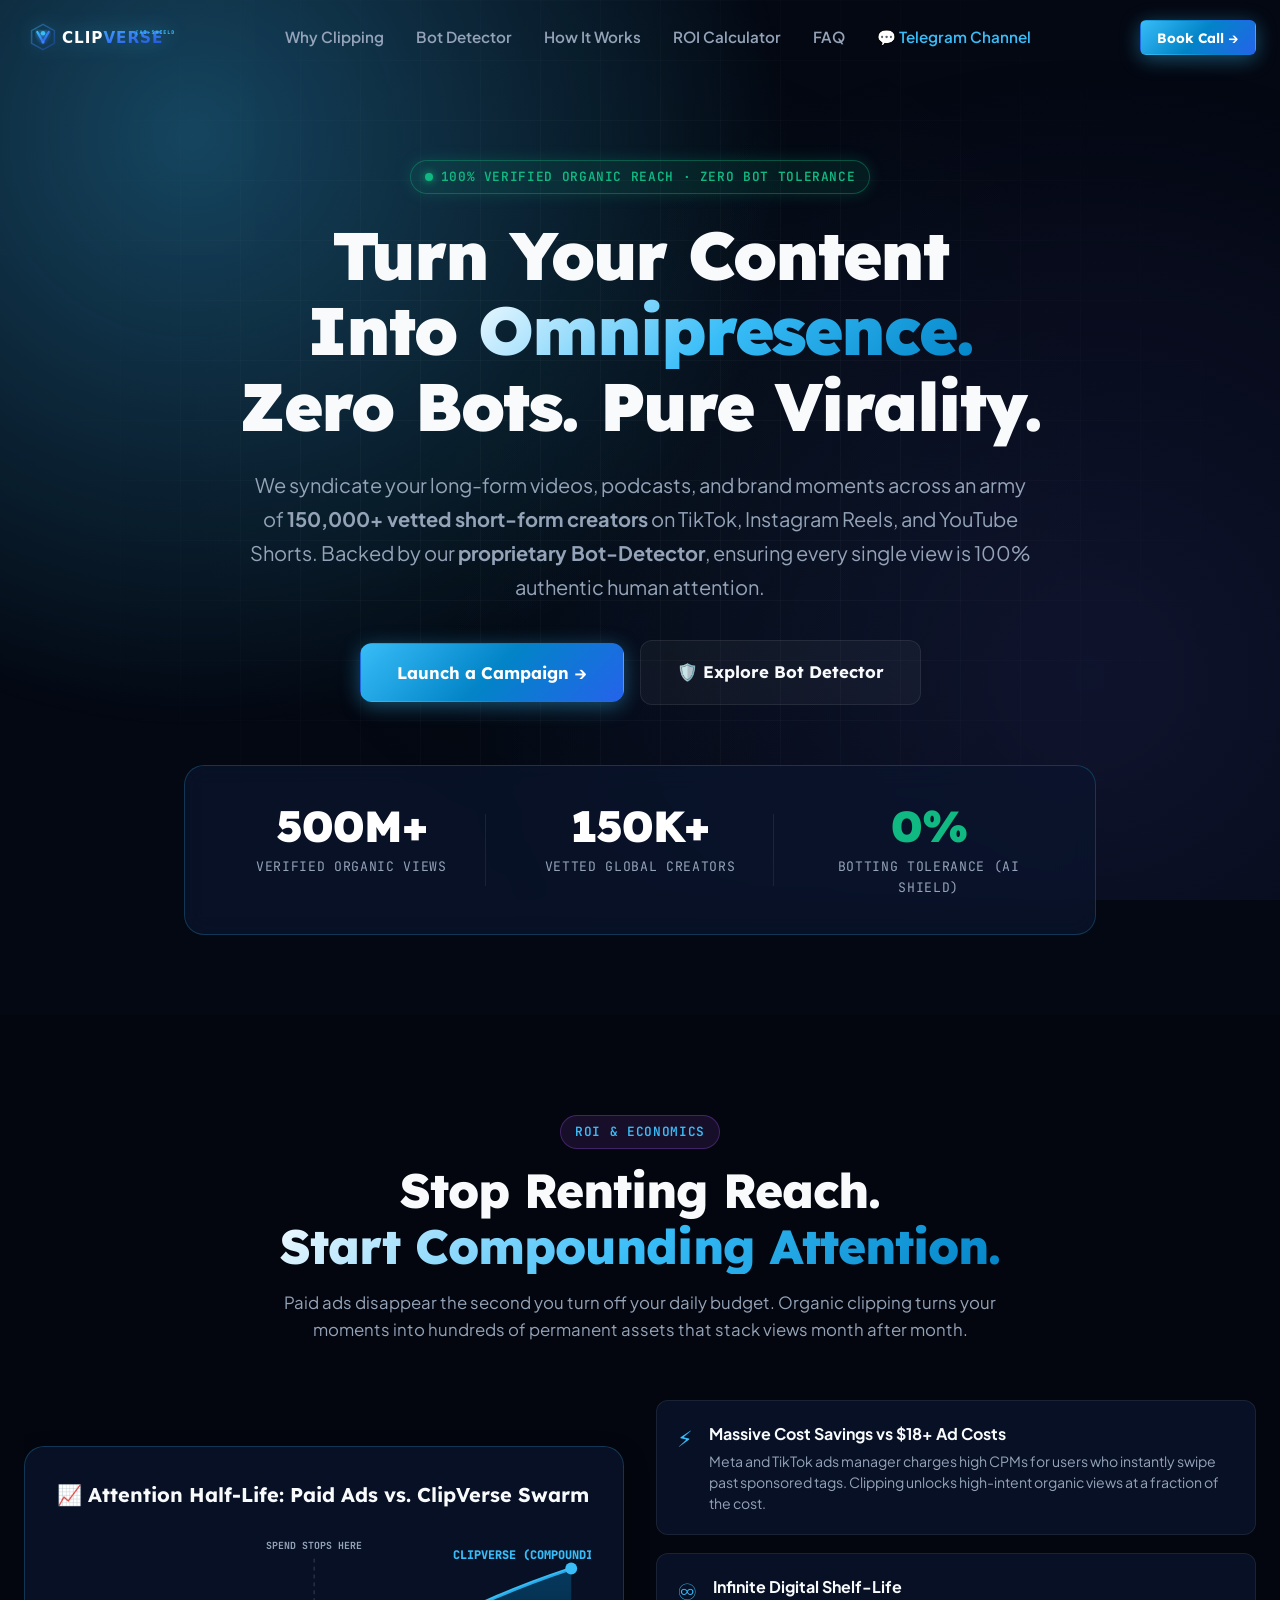
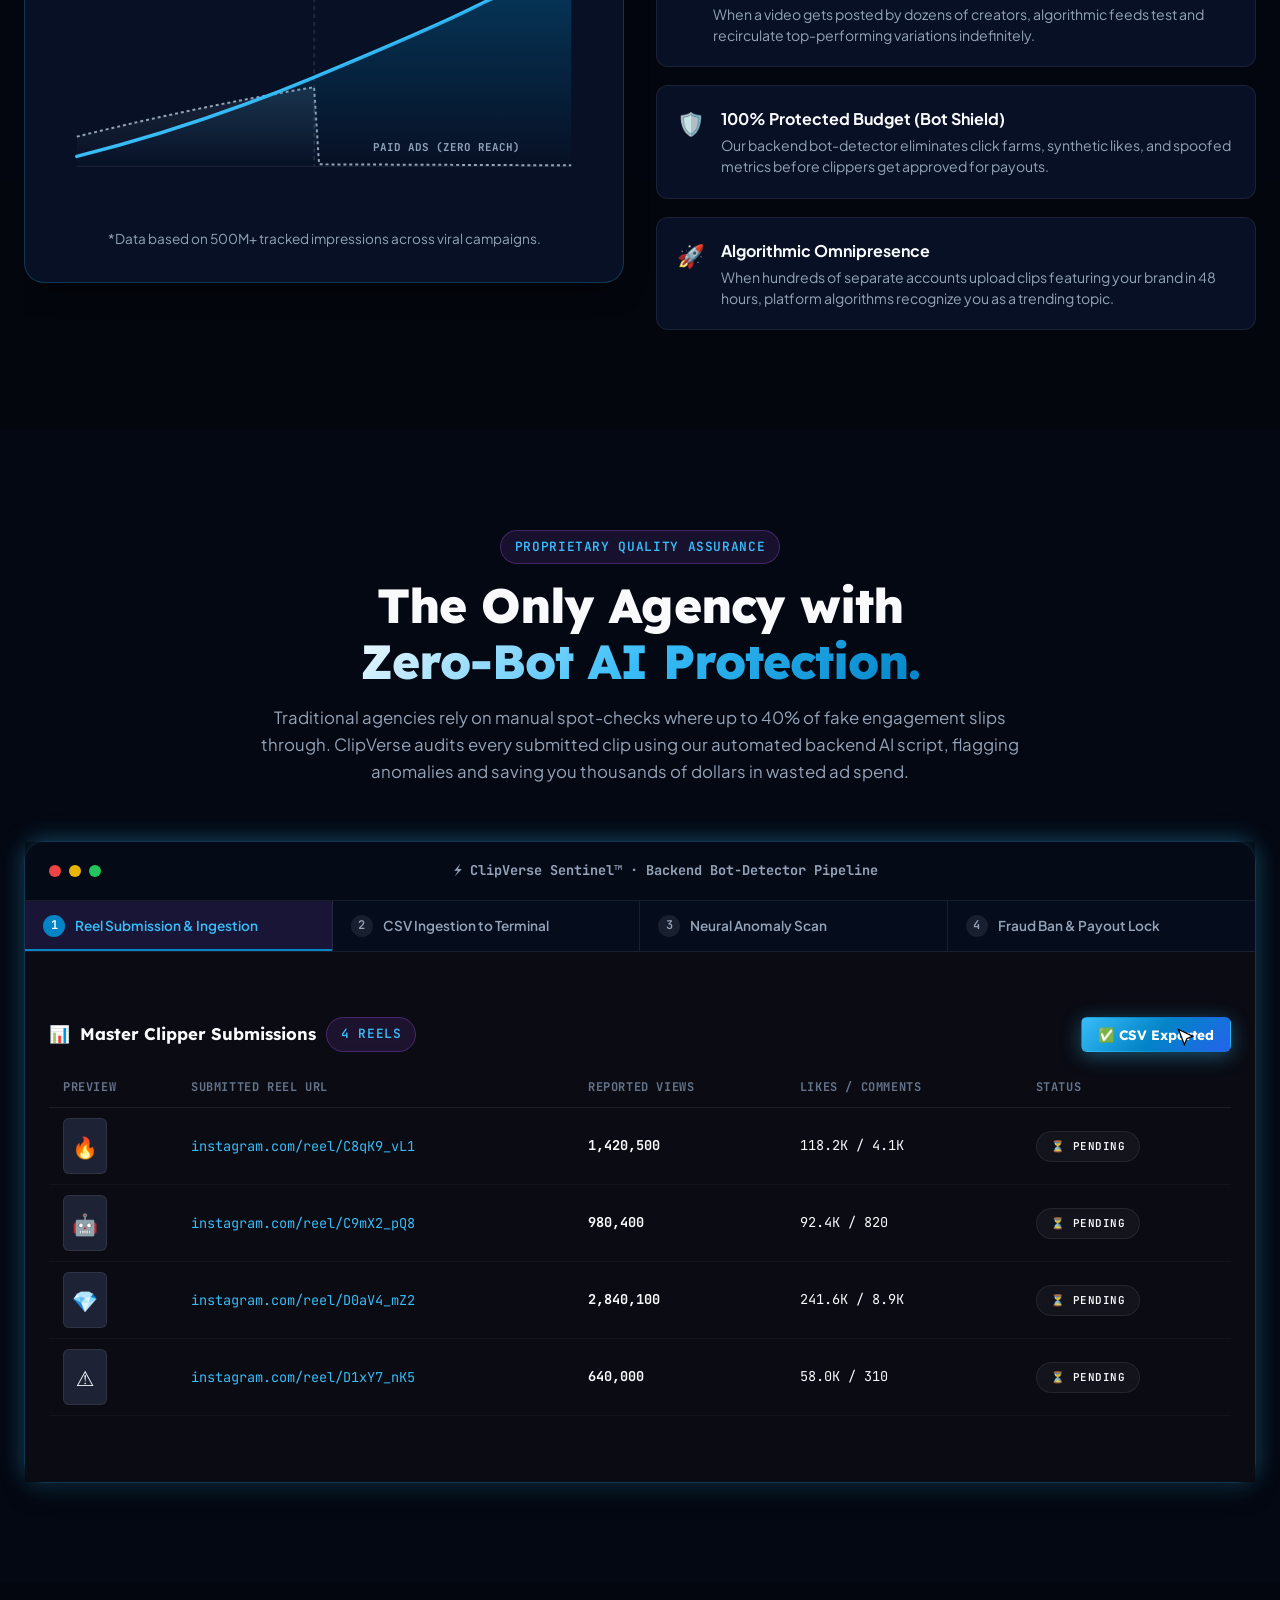
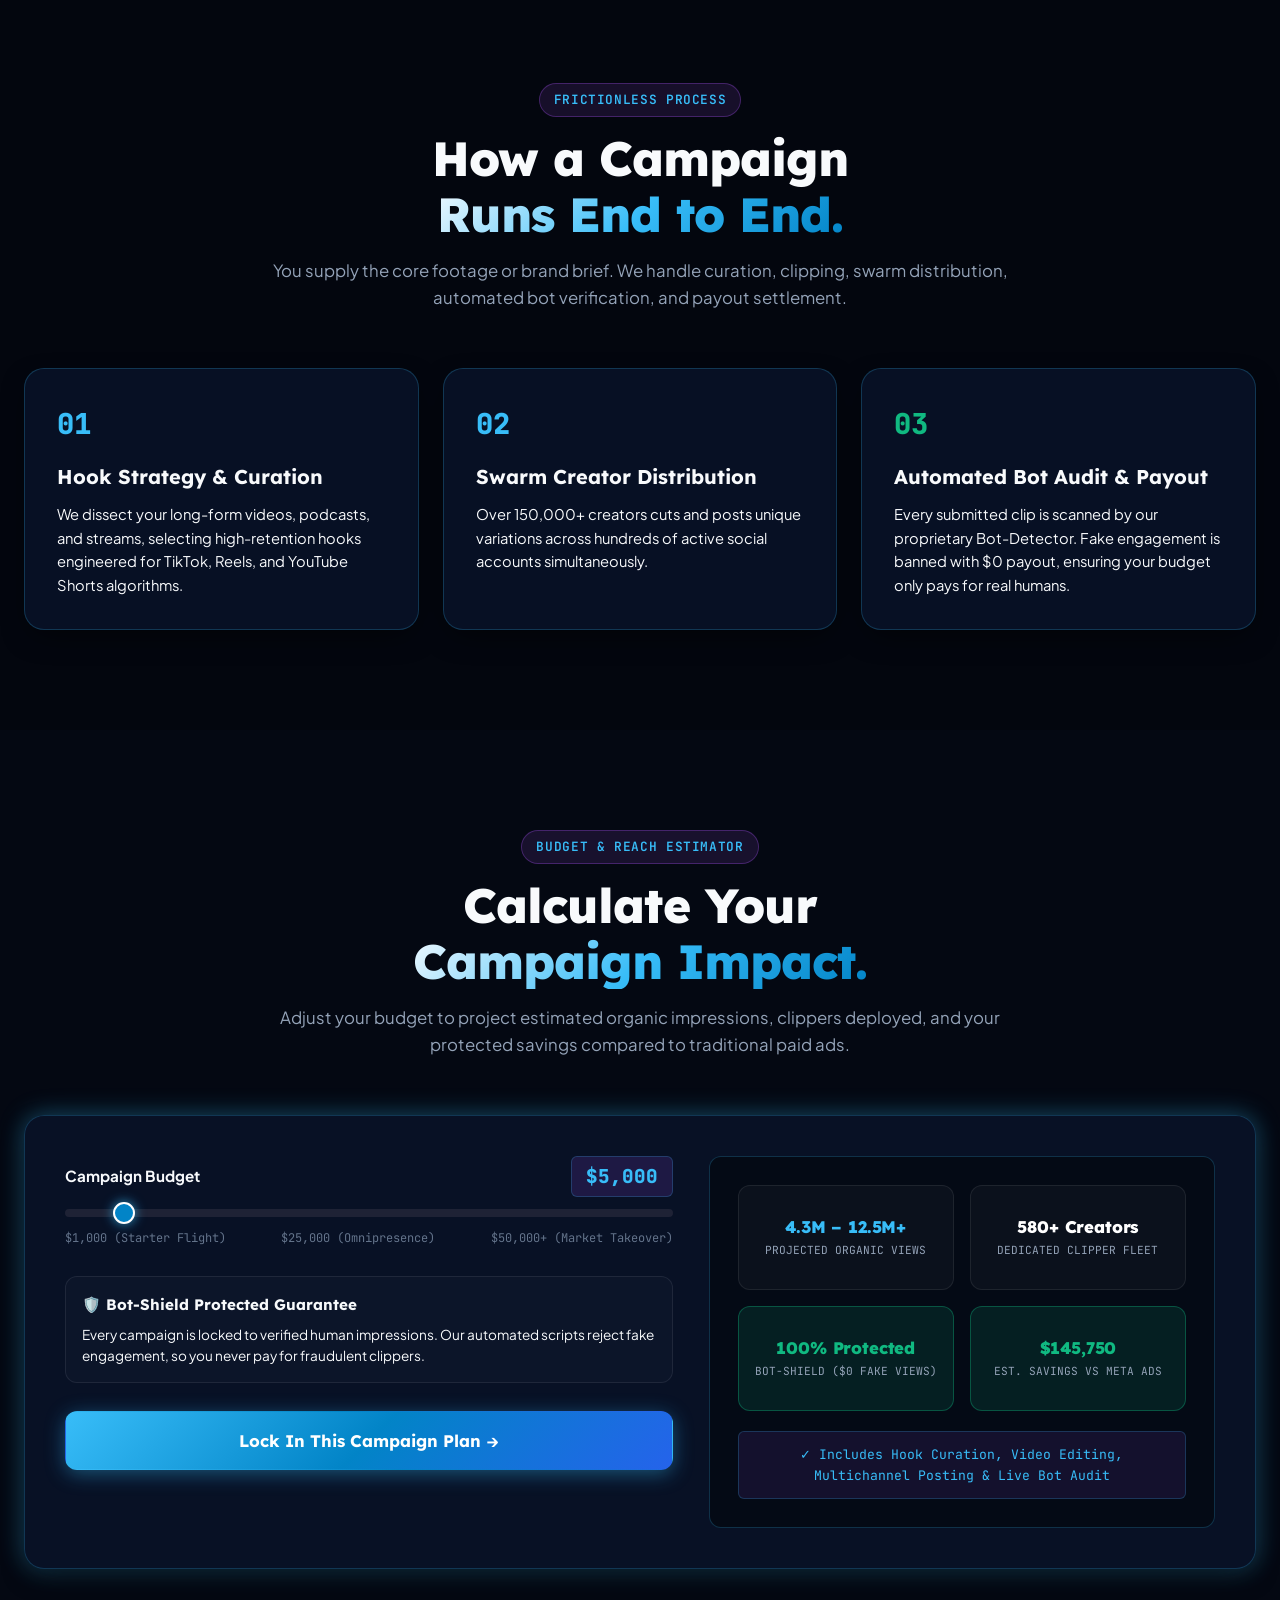
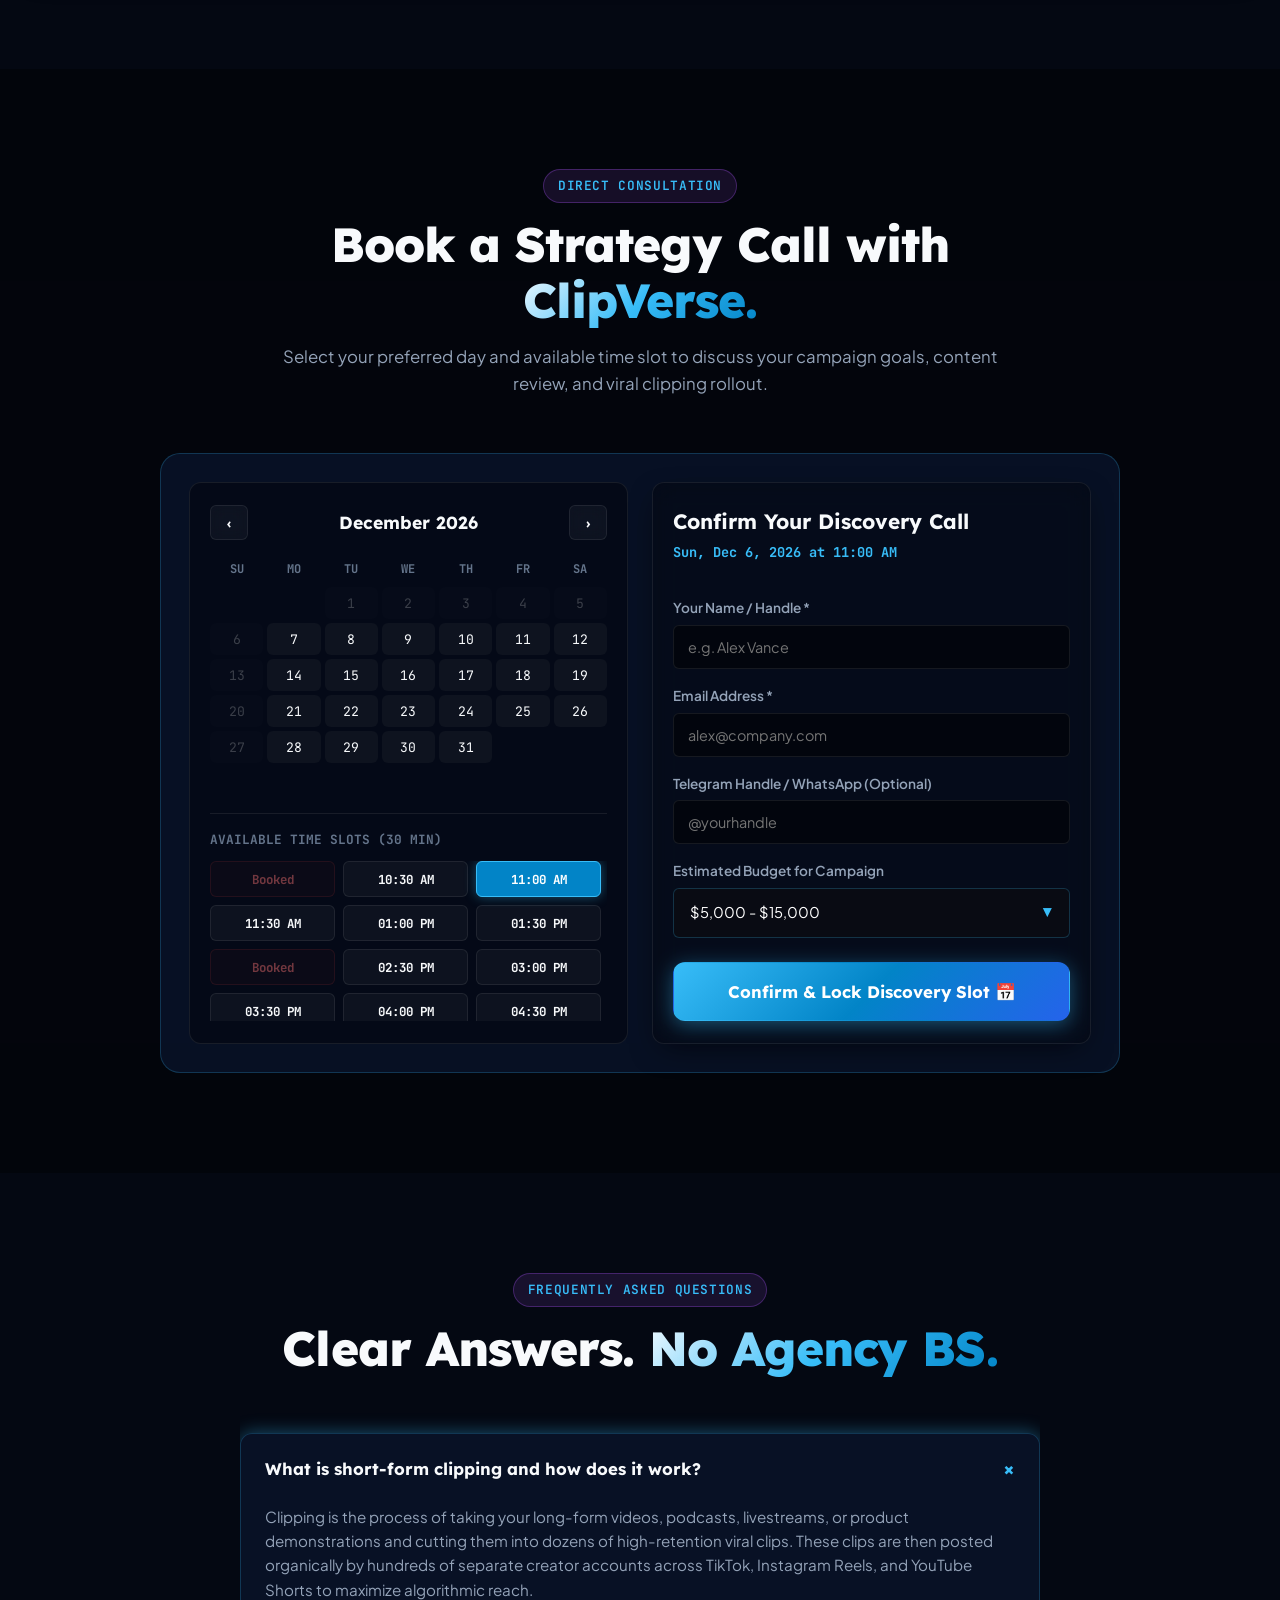
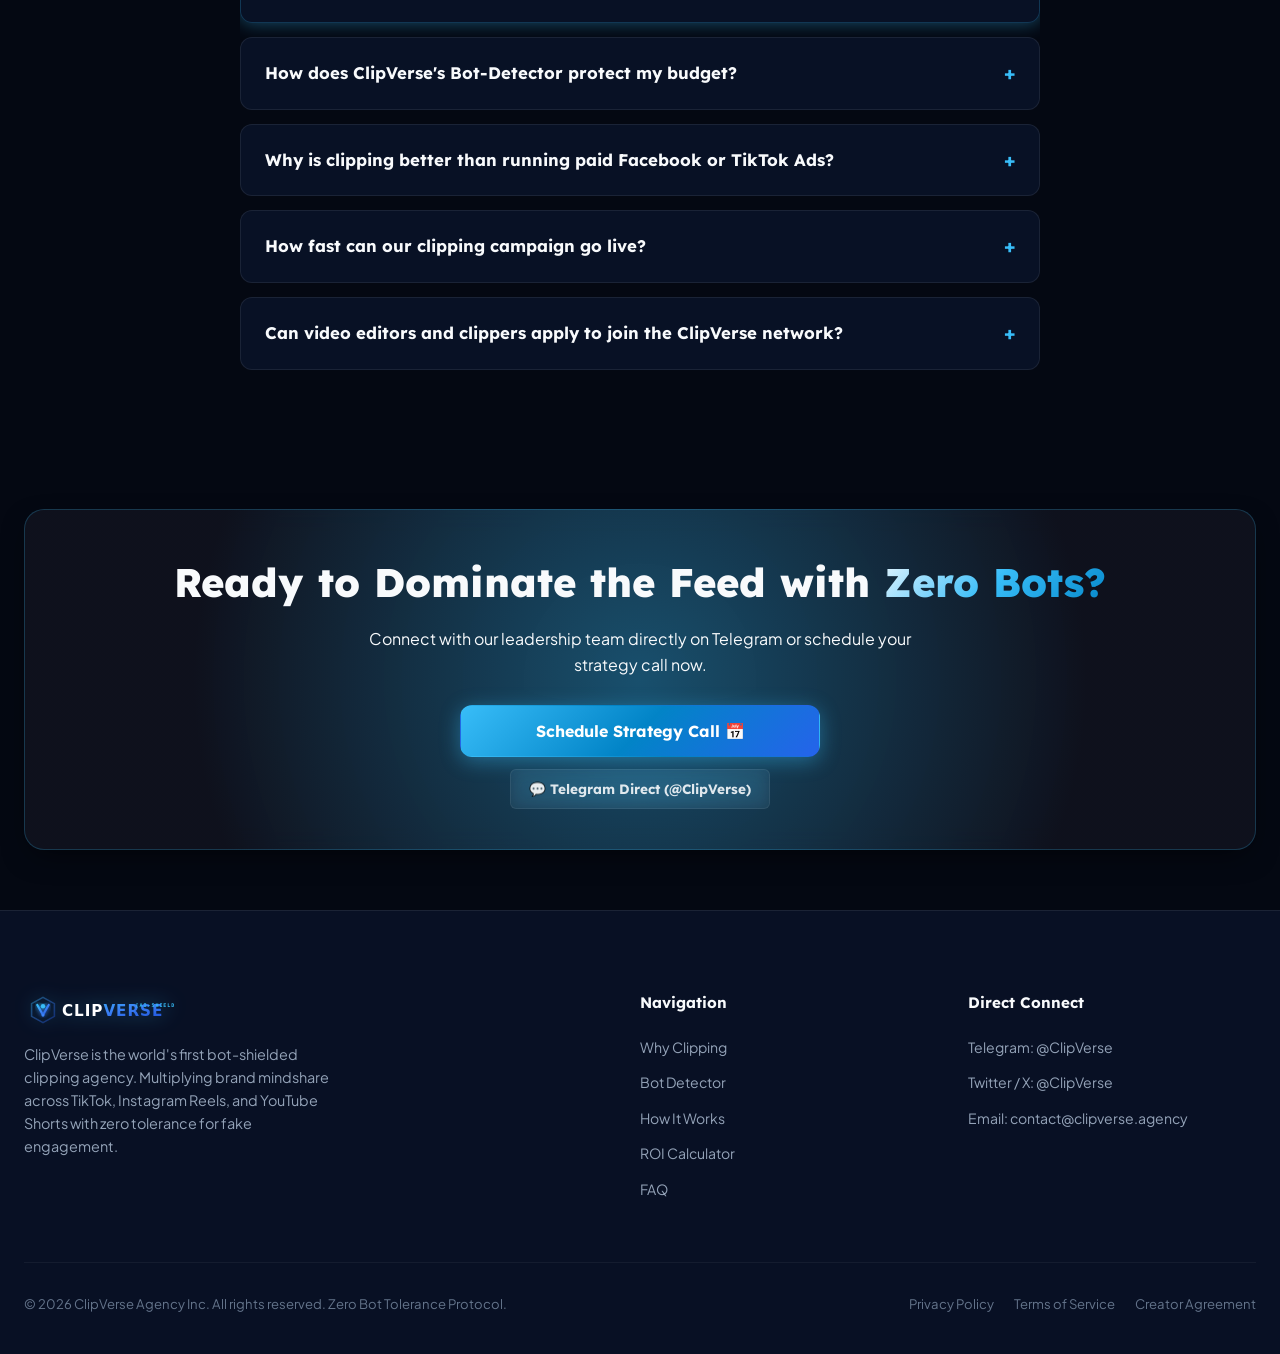
==== commit 40e2e975: "Added Web Files" ====
--- a/cobalt/index.html
+++ b/cobalt/index.html
@@ -287,7 +287,7 @@
           </p>
         </div>
 
-        <div style="display:grid; grid-template-columns:repeat(auto-fit, minmax(280px, 1fr)); gap:24px;" class="reveal">
+        <div class="how-it-works-grid reveal">
           <div class="glass-card" style="padding:32px;">
             <div style="font-family:var(--font-mono); font-size:1.8rem; font-weight:900; color:var(--accent-light); margin-bottom:14px;">01</div>
             <h3 style="font-family:var(--font-display); font-size:1.25rem; margin-bottom:10px;">Hook Strategy & Curation</h3>
--- a/css/main.css
+++ b/css/main.css
@@ -0,0 +1,304 @@
+/* ==========================================================================
+   ClipVerse - Core Design System & Global Styles (Optimized & Performant)
+   ========================================================================== */
+
+@import url('https://fonts.googleapis.com/css2?family=JetBrains+Mono:wght@400;500;600;700;800&family=Lexend:wght@400;500;600;700;800;900&family=Plus+Jakarta+Sans:wght@400;500;600;700;800;900&display=swap');
+
+:root {
+  /* Base Typography */
+  --font-display: 'Lexend', 'Plus Jakarta Sans', system-ui, -apple-system, sans-serif;
+  --font-body: 'Plus Jakarta Sans', system-ui, -apple-system, sans-serif;
+  --font-mono: 'JetBrains Mono', monospace;
+
+  /* Default Theme Tokens: Cyber Violet */
+  --bg-primary: #07070a;
+  --bg-secondary: #0d0f17;
+  --bg-card: rgba(18, 20, 31, 0.75);
+  --bg-card-hover: rgba(28, 30, 48, 0.9);
+  --bg-glass: rgba(13, 15, 23, 0.85);
+  
+  --border-subtle: rgba(255, 255, 255, 0.08);
+  --border-card: rgba(168, 85, 247, 0.18);
+  --border-card-hover: rgba(192, 132, 252, 0.5);
+  
+  --accent-primary: #a855f7;
+  --accent-light: #c084fc;
+  --accent-dark: #7e22ce;
+  --accent-glow: rgba(168, 85, 247, 0.35);
+  --accent-glow-strong: rgba(192, 132, 252, 0.6);
+  
+  --accent-secondary: #6366f1;
+  --accent-gradient: linear-gradient(135deg, #c084fc 0%, #8b5cf6 50%, #6366f1 100%);
+  --accent-gradient-text: linear-gradient(135deg, #f3e8ff 0%, #c084fc 50%, #8b5cf6 100%);
+  
+  --status-real: #10b981;
+  --status-real-bg: rgba(16, 185, 129, 0.12);
+  --status-real-border: rgba(16, 185, 129, 0.35);
+  --status-real-glow: rgba(16, 185, 129, 0.4);
+  
+  --status-bot: #f43f5e;
+  --status-bot-bg: rgba(244, 63, 94, 0.12);
+  --status-bot-border: rgba(244, 63, 94, 0.35);
+  --status-bot-glow: rgba(244, 63, 94, 0.4);
+
+  --text-main: #f8fafc;
+  --text-muted: #94a3b8;
+  --text-dim: #64748b;
+  --text-highlight: #ffffff;
+
+  --shadow-card: 0 10px 30px -10px rgba(0, 0, 0, 0.7);
+  --shadow-glow: 0 0 25px var(--accent-glow);
+  --shadow-glow-lg: 0 0 45px var(--accent-glow-strong);
+
+  --radius-sm: 6px;
+  --radius-md: 12px;
+  --radius-lg: 20px;
+  --radius-full: 9999px;
+
+  --transition-fast: 0.18s cubic-bezier(0.16, 1, 0.3, 1);
+  --transition-normal: 0.3s cubic-bezier(0.16, 1, 0.3, 1);
+  --transition-slow: 0.5s cubic-bezier(0.16, 1, 0.3, 1);
+}
+
+/* Base Reset & Hardware Accelerated Smooth Scrolling */
+*, *::before, *::after {
+  box-sizing: border-box;
+  margin: 0;
+  padding: 0;
+  -webkit-font-smoothing: antialiased;
+  -moz-osx-font-smoothing: grayscale;
+}
+
+html {
+  scroll-behavior: smooth;
+  color-scheme: dark;
+  background-color: var(--bg-primary);
+}
+
+body {
+  font-family: var(--font-body);
+  background-color: var(--bg-primary);
+  color: var(--text-main);
+  line-height: 1.6;
+  overflow-x: hidden;
+  position: relative;
+  min-height: 100vh;
+}
+
+/* Custom Main Page Scrollbar */
+html::-webkit-scrollbar, body::-webkit-scrollbar {
+  width: 8px;
+}
+html::-webkit-scrollbar-track, body::-webkit-scrollbar-track {
+  background: var(--bg-primary);
+}
+html::-webkit-scrollbar-thumb, body::-webkit-scrollbar-thumb {
+  background: rgba(255, 255, 255, 0.15);
+  border-radius: 4px;
+}
+html::-webkit-scrollbar-thumb:hover, body::-webkit-scrollbar-thumb:hover {
+  background: var(--accent-primary);
+}
+
+/* Ambient Background Canvas / Grid Mesh (Optimized for 60fps Scrolling) */
+.ambient-mesh {
+  position: fixed;
+  inset: 0;
+  pointer-events: none;
+  z-index: 0;
+  background: 
+    radial-gradient(circle at 15% 15%, var(--accent-glow) 0%, transparent 45%),
+    radial-gradient(circle at 85% 75%, rgba(99, 102, 241, 0.15) 0%, transparent 50%),
+    radial-gradient(circle at 50% 50%, rgba(16, 185, 129, 0.04) 0%, transparent 60%);
+  opacity: 0.85;
+  transform: translateZ(0);
+  will-change: opacity;
+}
+
+.ambient-grid {
+  position: fixed;
+  inset: 0;
+  pointer-events: none;
+  z-index: 0;
+  background-image: linear-gradient(var(--border-subtle) 1px, transparent 1px),
+                    linear-gradient(90deg, var(--border-subtle) 1px, transparent 1px);
+  background-size: 60px 60px;
+  opacity: 0.35;
+  mask-image: radial-gradient(circle at center, black 40%, transparent 85%);
+  -webkit-mask-image: radial-gradient(circle at center, black 40%, transparent 85%);
+  transform: translateZ(0);
+}
+
+/* Container */
+.container {
+  width: 100%;
+  max-width: 1280px;
+  margin-inline: auto;
+  padding-inline: 24px;
+  position: relative;
+  z-index: 1;
+}
+
+/* Typography Utilities */
+.text-gradient {
+  background: var(--accent-gradient-text);
+  -webkit-background-clip: text;
+  -webkit-text-fill-color: transparent;
+  display: inline-block;
+}
+
+.text-mono {
+  font-family: var(--font-mono);
+}
+
+.badge {
+  display: inline-flex;
+  align-items: center;
+  gap: 8px;
+  padding: 6px 14px;
+  border-radius: var(--radius-full);
+  font-family: var(--font-mono);
+  font-size: 0.8rem;
+  font-weight: 600;
+  letter-spacing: 0.05em;
+  text-transform: uppercase;
+  background: rgba(255, 255, 255, 0.04);
+  border: 1px solid var(--border-subtle);
+  color: var(--text-main);
+  backdrop-filter: blur(8px);
+  -webkit-backdrop-filter: blur(8px);
+}
+
+.badge-primary {
+  background: rgba(168, 85, 247, 0.12);
+  border-color: rgba(168, 85, 247, 0.3);
+  color: var(--accent-light);
+}
+
+.badge-bot-shield {
+  background: rgba(16, 185, 129, 0.1);
+  border-color: var(--status-real-border);
+  color: var(--status-real);
+  box-shadow: 0 0 15px rgba(16, 185, 129, 0.2);
+}
+
+.pulse-dot {
+  width: 8px;
+  height: 8px;
+  border-radius: 50%;
+  background-color: var(--status-real);
+  box-shadow: 0 0 8px var(--status-real);
+  animation: pulseReal 2s infinite ease-in-out;
+}
+
+@keyframes pulseReal {
+  0%, 100% { transform: scale(1); opacity: 1; }
+  50% { transform: scale(1.4); opacity: 0.5; }
+}
+
+/* Buttons */
+.btn {
+  display: inline-flex;
+  align-items: center;
+  justify-content: center;
+  gap: 10px;
+  font-family: var(--font-display);
+  font-weight: 700;
+  font-size: 0.95rem;
+  padding: 14px 28px;
+  border-radius: var(--radius-md);
+  cursor: pointer;
+  text-decoration: none;
+  transition: all var(--transition-normal);
+  border: 1px solid transparent;
+  outline: none;
+  white-space: nowrap;
+}
+
+.btn-primary {
+  background: var(--accent-gradient);
+  color: #ffffff;
+  box-shadow: 0 4px 20px var(--accent-glow);
+  position: relative;
+  overflow: hidden;
+}
+
+.btn-primary::before {
+  content: '';
+  position: absolute;
+  top: 0; left: -100%; width: 100%; height: 100%;
+  background: linear-gradient(90deg, transparent, rgba(255, 255, 255, 0.25), transparent);
+  transition: left 0.6s ease;
+}
+
+.btn-primary:hover {
+  transform: translateY(-2px);
+  box-shadow: 0 8px 30px var(--accent-glow-strong);
+}
+
+.btn-primary:hover::before {
+  left: 100%;
+}
+
+.btn-secondary {
+  background: rgba(255, 255, 255, 0.04);
+  color: var(--text-main);
+  border-color: var(--border-subtle);
+  backdrop-filter: blur(8px);
+}
+
+.btn-secondary:hover {
+  background: rgba(255, 255, 255, 0.08);
+  border-color: var(--accent-primary);
+  color: #ffffff;
+  transform: translateY(-2px);
+  box-shadow: 0 0 20px var(--accent-glow);
+}
+
+.btn-sm {
+  padding: 8px 16px;
+  font-size: 0.85rem;
+  border-radius: var(--radius-sm);
+}
+
+.btn-lg {
+  padding: 18px 36px;
+  font-size: 1.05rem;
+}
+
+/* Glass Card */
+.glass-card {
+  background: var(--bg-card);
+  border: 1px solid var(--border-card);
+  border-radius: var(--radius-lg);
+  backdrop-filter: blur(12px);
+  -webkit-backdrop-filter: blur(12px);
+  box-shadow: var(--shadow-card);
+  transition: all var(--transition-normal);
+  position: relative;
+}
+
+.glass-card:hover {
+  border-color: var(--border-card-hover);
+  background: var(--bg-card-hover);
+  transform: translateY(-3px);
+  box-shadow: 0 15px 35px -5px rgba(0, 0, 0, 0.8), 0 0 25px var(--accent-glow);
+}
+
+/* Allow Overflow for Dropdown Menus */
+.allow-overflow {
+  overflow: visible !important;
+}
+
+/* Scroll Reveal Animations */
+.reveal {
+  opacity: 0;
+  transform: translateY(16px);
+  transition: opacity 0.5s cubic-bezier(0.16, 1, 0.3, 1), transform 0.5s cubic-bezier(0.16, 1, 0.3, 1);
+  will-change: opacity, transform;
+}
+
+.reveal.visible {
+  opacity: 1;
+  transform: translateY(0);
+}
--- a/css/themes.css
+++ b/css/themes.css
@@ -0,0 +1,157 @@
+/* ==========================================================================
+   ClipVerse - Multi-Theme Engine (4 Distinct Color & Style Presets)
+   ========================================================================== */
+
+/* Theme 1: Cyber Violet (Default - High-tech, Ultra-modern Agency) */
+[data-theme="violet"] {
+  --bg-primary: #07070a;
+  --bg-secondary: #0e0f18;
+  --bg-card: rgba(18, 20, 32, 0.72);
+  --bg-card-hover: rgba(28, 30, 48, 0.88);
+  --bg-glass: rgba(14, 15, 24, 0.85);
+
+  --border-subtle: rgba(255, 255, 255, 0.08);
+  --border-card: rgba(168, 85, 247, 0.22);
+  --border-card-hover: rgba(192, 132, 252, 0.6);
+
+  --accent-primary: #a855f7;
+  --accent-light: #c084fc;
+  --accent-dark: #7e22ce;
+  --accent-glow: rgba(168, 85, 247, 0.35);
+  --accent-glow-strong: rgba(192, 132, 252, 0.65);
+
+  --accent-secondary: #6366f1;
+  --accent-gradient: linear-gradient(135deg, #c084fc 0%, #8b5cf6 50%, #6366f1 100%);
+  --accent-gradient-text: linear-gradient(135deg, #f5f3ff 0%, #c084fc 50%, #a855f7 100%);
+
+  --theme-ambient-1: rgba(168, 85, 247, 0.18);
+  --theme-ambient-2: rgba(99, 102, 241, 0.12);
+}
+
+/* Theme 2: Cyber Emerald (Matrix/Algorithmic Bot-Hunter Vibe) */
+[data-theme="emerald"] {
+  --bg-primary: #050a07;
+  --bg-secondary: #0a130e;
+  --bg-card: rgba(12, 24, 17, 0.75);
+  --bg-card-hover: rgba(18, 38, 26, 0.9);
+  --bg-glass: rgba(10, 19, 14, 0.88);
+
+  --border-subtle: rgba(255, 255, 255, 0.08);
+  --border-card: rgba(16, 185, 129, 0.25);
+  --border-card-hover: rgba(52, 211, 153, 0.7);
+
+  --accent-primary: #10b981;
+  --accent-light: #34d399;
+  --accent-dark: #047857;
+  --accent-glow: rgba(16, 185, 129, 0.4);
+  --accent-glow-strong: rgba(52, 211, 153, 0.7);
+
+  --accent-secondary: #06b6d4;
+  --accent-gradient: linear-gradient(135deg, #34d399 0%, #10b981 50%, #059669 100%);
+  --accent-gradient-text: linear-gradient(135deg, #ecfdf5 0%, #34d399 50%, #10b981 100%);
+
+  --theme-ambient-1: rgba(16, 185, 129, 0.2);
+  --theme-ambient-2: rgba(6, 182, 212, 0.12);
+}
+
+/* Theme 3: Cobalt Electric (Deep Midnight Navy & Institutional Power) */
+[data-theme="cobalt"] {
+  --bg-primary: #040812;
+  --bg-secondary: #081024;
+  --bg-card: rgba(10, 20, 44, 0.75);
+  --bg-card-hover: rgba(16, 32, 68, 0.9);
+  --bg-glass: rgba(8, 16, 36, 0.88);
+
+  --border-subtle: rgba(255, 255, 255, 0.08);
+  --border-card: rgba(56, 189, 248, 0.22);
+  --border-card-hover: rgba(56, 189, 248, 0.65);
+
+  --accent-primary: #0284c7;
+  --accent-light: #38bdf8;
+  --accent-dark: #0369a1;
+  --accent-glow: rgba(56, 189, 248, 0.4);
+  --accent-glow-strong: rgba(56, 189, 248, 0.75);
+
+  --accent-secondary: #6366f1;
+  --accent-gradient: linear-gradient(135deg, #38bdf8 0%, #0284c7 50%, #2563eb 100%);
+  --accent-gradient-text: linear-gradient(135deg, #f0f9ff 0%, #38bdf8 50%, #0284c7 100%);
+
+  --theme-ambient-1: rgba(56, 189, 248, 0.18);
+  --theme-ambient-2: rgba(37, 99, 235, 0.15);
+}
+
+/* Theme 4: Chrome Monochrome (Liquid Titanium & Pure Pitch Black) */
+[data-theme="monochrome"] {
+  --bg-primary: #000000;
+  --bg-secondary: #0c0c0e;
+  --bg-card: rgba(18, 18, 20, 0.8);
+  --bg-card-hover: rgba(28, 28, 32, 0.95);
+  --bg-glass: rgba(14, 14, 16, 0.9);
+
+  --border-subtle: rgba(255, 255, 255, 0.1);
+  --border-card: rgba(255, 255, 255, 0.2);
+  --border-card-hover: rgba(255, 255, 255, 0.6);
+
+  --accent-primary: #e2e8f0;
+  --accent-light: #ffffff;
+  --accent-dark: #94a3b8;
+  --accent-glow: rgba(255, 255, 255, 0.25);
+  --accent-glow-strong: rgba(255, 255, 255, 0.5);
+
+  --accent-secondary: #cbd5e1;
+  --accent-gradient: linear-gradient(135deg, #ffffff 0%, #e2e8f0 50%, #94a3b8 100%);
+  --accent-gradient-text: linear-gradient(135deg, #ffffff 0%, #e2e8f0 60%, #94a3b8 100%);
+
+  --theme-ambient-1: rgba(255, 255, 255, 0.08);
+  --theme-ambient-2: rgba(148, 163, 184, 0.06);
+}
+
+/* Theme Switcher Floating UI */
+.theme-switcher-tray {
+  display: inline-flex;
+  align-items: center;
+  gap: 6px;
+  background: rgba(18, 20, 32, 0.85);
+  padding: 4px;
+  border-radius: var(--radius-full);
+  border: 1px solid var(--border-subtle);
+  backdrop-filter: blur(12px);
+}
+
+.theme-btn {
+  display: flex;
+  align-items: center;
+  gap: 6px;
+  padding: 6px 12px;
+  border-radius: var(--radius-full);
+  border: none;
+  background: transparent;
+  color: var(--text-muted);
+  font-family: var(--font-mono);
+  font-size: 0.75rem;
+  font-weight: 600;
+  cursor: pointer;
+  transition: all var(--transition-fast);
+}
+
+.theme-btn:hover {
+  color: #ffffff;
+  background: rgba(255, 255, 255, 0.08);
+}
+
+.theme-btn.active {
+  background: var(--accent-gradient);
+  color: #ffffff;
+  box-shadow: 0 0 12px var(--accent-glow);
+}
+
+.theme-dot {
+  width: 8px;
+  height: 8px;
+  border-radius: 50%;
+  display: inline-block;
+}
+.theme-dot-violet { background: #a855f7; box-shadow: 0 0 6px #a855f7; }
+.theme-dot-emerald { background: #10b981; box-shadow: 0 0 6px #10b981; }
+.theme-dot-cobalt { background: #38bdf8; box-shadow: 0 0 6px #38bdf8; }
+.theme-dot-monochrome { background: #ffffff; box-shadow: 0 0 6px #ffffff; }
--- a/css/components.css
+++ b/css/components.css
@@ -663,6 +663,15 @@
   font-size: 0.88rem;
   color: var(--text-muted);
   line-height: 1.5;
+}
+
+/* --------------------------------------------------------------------------
+   5b. How It Works (3-Step Clear Funnel)
+   -------------------------------------------------------------------------- */
+.how-it-works-grid {
+  display: grid;
+  grid-template-columns: repeat(3, 1fr);
+  gap: 24px;
 }
 
 /* --------------------------------------------------------------------------
--- a/css/responsive.css
+++ b/css/responsive.css
@@ -124,39 +124,8 @@
   }
 }
 
-/* Tablets & Mobile Devices (< 768px) */
-@media (max-width: 768px) {
-  /* Universal Mobile Scrollbar & Scroll Container Elimination */
-  *, *::before, *::after {
-    scrollbar-width: none !important;
-    -ms-overflow-style: none !important;
-  }
-
-  html::-webkit-scrollbar, body::-webkit-scrollbar, *::-webkit-scrollbar {
-    display: none !important;
-    width: 0 !important;
-    height: 0 !important;
-  }
-
-  .section, .hero-section, .comparison-grid, .comp-chart-card, .comp-points-list,
-  .bot-showcase-container, .calculator-card, .calc-results-panel, .scheduler-wrapper,
-  .calendar-card, .faq-list, .footer, .container, .hero-content, .stats-strip {
-    overflow: visible !important;
-    overflow-x: clip !important;
-    overflow-y: visible !important;
-    scrollbar-width: none !important;
-    -ms-overflow-style: none !important;
-    touch-action: pan-y !important;
-  }
-
-  .reveal {
-    transform: translateY(8px);
-  }
-  .reveal.visible {
-    transform: translateY(0);
-  }
-
-  /* Header & Navigation Optimization */
+/* Navigation & Header Optimization (Hamburger visible <= 1110px, Full Nav above 1110px) */
+@media (max-width: 1110px) {
   .header {
     padding: 10px 0;
   }
@@ -166,10 +135,10 @@
   }
 
   .brand-logo img {
-    height: 30px;
-  }
-
-  /* Hide Telegram button in mobile topbar, accessible in drawer */
+    height: 32px;
+  }
+
+  /* Hide Telegram button in topbar at <= 1110px, accessible in drawer */
   .nav-actions .btn-secondary {
     display: none !important;
   }
@@ -184,7 +153,7 @@
   }
 
   .mobile-toggle {
-    display: flex;
+    display: flex !important;
     align-items: center;
     justify-content: center;
     padding: 6px 10px;
@@ -209,7 +178,78 @@
   }
 
   .nav-links.mobile-open {
-    display: flex;
+    display: flex !important;
+  }
+}
+
+/* How It Works (Campaign Runs End to End): 2-Col layout between 632px and 935px with 3rd box centered */
+@media (min-width: 632px) and (max-width: 935px) {
+  .how-it-works-grid {
+    display: grid !important;
+    grid-template-columns: repeat(2, 1fr) !important;
+    gap: 24px !important;
+  }
+
+  .how-it-works-grid > div:last-child {
+    grid-column: 1 / -1 !important;
+    width: 100% !important;
+    max-width: calc(50% - 12px) !important;
+    margin-inline: auto !important;
+  }
+}
+
+@media (max-width: 631px) {
+  .how-it-works-grid {
+    display: grid !important;
+    grid-template-columns: 1fr !important;
+    gap: 18px !important;
+  }
+
+  .how-it-works-grid > div:last-child {
+    grid-column: auto !important;
+    max-width: 100% !important;
+    margin-inline: 0 !important;
+  }
+}
+
+/* Tablets & Mobile Devices (< 768px) */
+@media (max-width: 768px) {
+  /* Universal Mobile Scrollbar & Scroll Container Elimination */
+  *, *::before, *::after {
+    scrollbar-width: none !important;
+    -ms-overflow-style: none !important;
+  }
+
+  html::-webkit-scrollbar, body::-webkit-scrollbar, *::-webkit-scrollbar {
+    display: none !important;
+    width: 0 !important;
+    height: 0 !important;
+  }
+
+  .section, .hero-section, .comparison-grid, .comp-chart-card, .comp-points-list,
+  .bot-showcase-container, .calculator-card, .calc-results-panel, .scheduler-wrapper,
+  .calendar-card, .faq-list, .footer, .container, .hero-content, .stats-strip {
+    overflow: visible !important;
+    overflow-x: clip !important;
+    overflow-y: visible !important;
+    scrollbar-width: none !important;
+    -ms-overflow-style: none !important;
+    touch-action: pan-y !important;
+  }
+
+  .reveal {
+    transform: translateY(8px);
+  }
+  .reveal.visible {
+    transform: translateY(0);
+  }
+
+  .container {
+    padding-inline: 16px !important;
+    width: 100% !important;
+    max-width: 100% !important;
+    box-sizing: border-box !important;
+    overflow-x: hidden !important;
   }
 
   /* Hero Section */
@@ -560,7 +600,8 @@
     display: block !important;
     padding: 16px 12px !important;
     width: 100% !important;
-    max-width: 100% !important;
+    max-width: 500px !important;
+    margin-inline: auto !important;
     box-sizing: border-box !important;
     overflow: visible !important;
   }
@@ -571,13 +612,16 @@
     border-radius: var(--radius-md);
     padding: 14px 10px !important;
     width: 100% !important;
-    max-width: 100% !important;
+    max-width: 480px !important;
+    margin-inline: auto !important;
     box-sizing: border-box !important;
     overflow: visible !important;
   }
 
   .cal-header {
     margin-bottom: 10px;
+    max-width: 460px;
+    margin-inline: auto;
   }
 
   .cal-month {
@@ -590,6 +634,8 @@
     gap: 2px;
     text-align: center;
     margin-bottom: 6px;
+    max-width: 460px;
+    margin-inline: auto;
   }
 
   .day-header {
@@ -605,6 +651,8 @@
     height: auto !important;
     min-height: 0 !important;
     margin-bottom: 8px !important;
+    max-width: 460px !important;
+    margin-inline: auto !important;
   }
 
   .day-btn, .day-blank {
@@ -619,6 +667,8 @@
     gap: 6px;
     overscroll-behavior: contain;
     -webkit-overflow-scrolling: touch;
+    max-width: 460px !important;
+    margin-inline: auto !important;
   }
 
   .slot-btn {
@@ -629,7 +679,8 @@
   /* Session Details on Mobile */
   .wizard-step {
     width: 100% !important;
-    max-width: 100% !important;
+    max-width: 480px !important;
+    margin-inline: auto !important;
     box-sizing: border-box !important;
   }
 
@@ -691,21 +742,37 @@
     z-index: 1000;
   }
 
-  /* Modal Optimization on Mobile: Fix cross icon cutting & ample bottom scroll padding */
+  /* Modal Optimization on Mobile: Prevents wide horizontal stretching between 525px and 768px */
   .modal-overlay {
-    padding: 10px !important;
+    padding: 12px !important;
   }
 
   .modal-card {
-    padding: 18px 12px 65px !important;
+    padding: 24px 16px 65px !important;
     max-height: 92vh !important;
     width: 100% !important;
-    max-width: 100% !important;
+    max-width: 500px !important;
+    margin-inline: auto !important;
     box-sizing: border-box !important;
     overflow-y: auto !important;
     overscroll-behavior: contain !important;
     -webkit-overflow-scrolling: touch;
     position: relative !important;
+  }
+
+  #schedulerModal .scheduler-wrapper {
+    max-width: 460px !important;
+    margin-inline: auto !important;
+  }
+
+  #schedulerModal .calendar-card {
+    max-width: 460px !important;
+    margin-inline: auto !important;
+  }
+
+  #schedulerModal .modal-intro-header {
+    max-width: 460px !important;
+    margin-inline: auto !important;
   }
 
   .modal-close-btn {
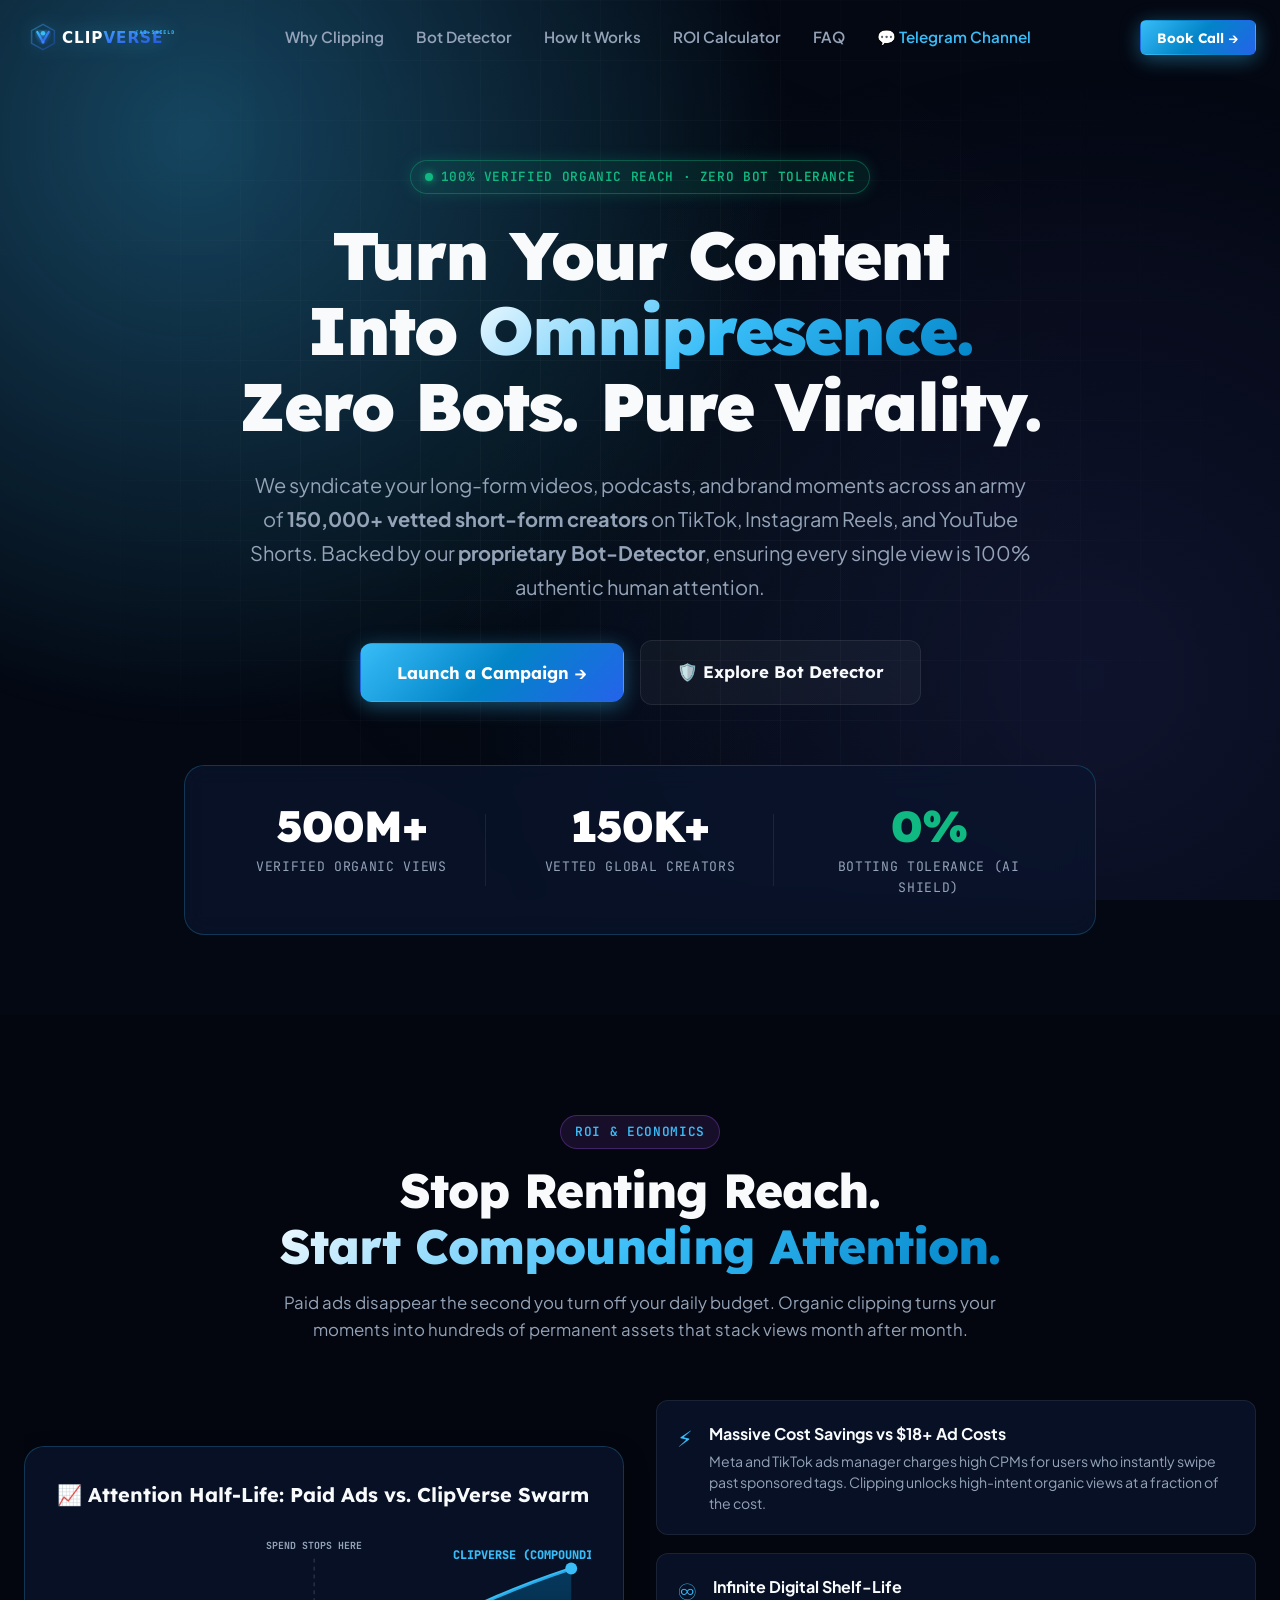
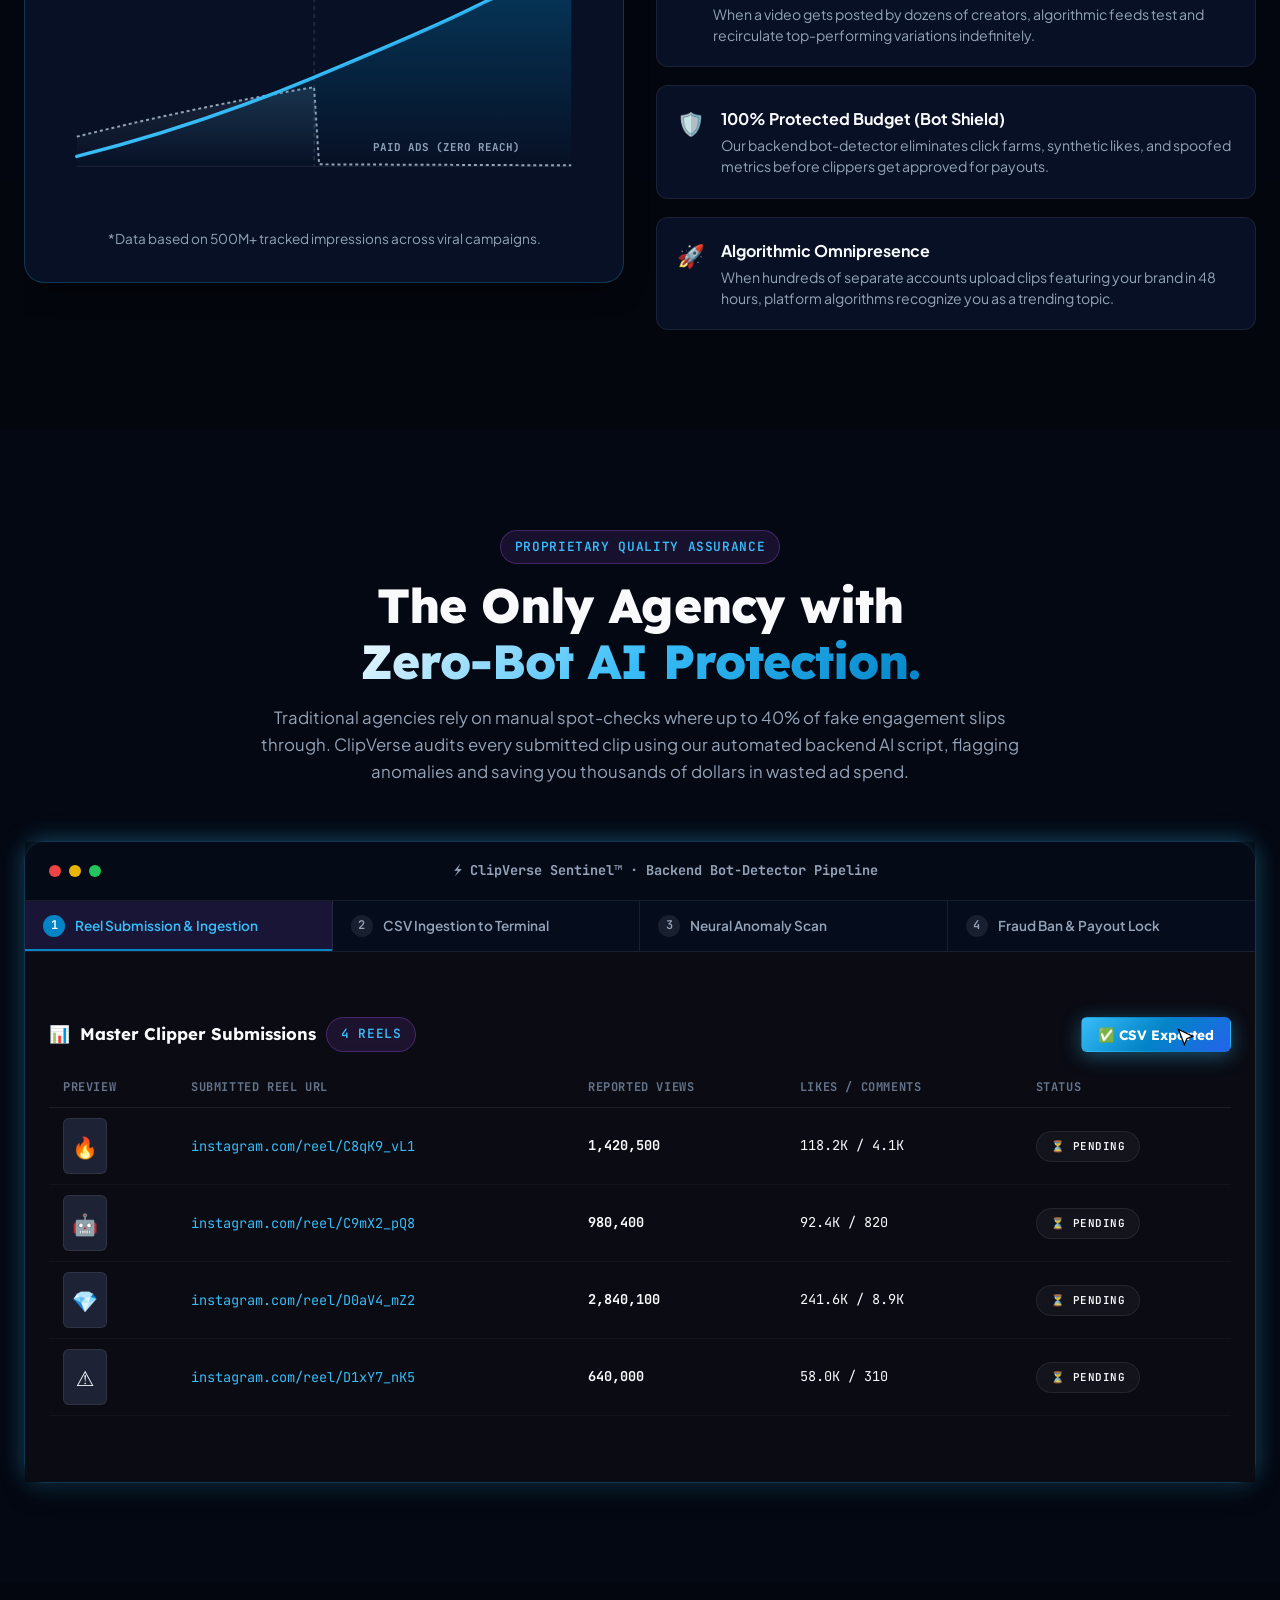
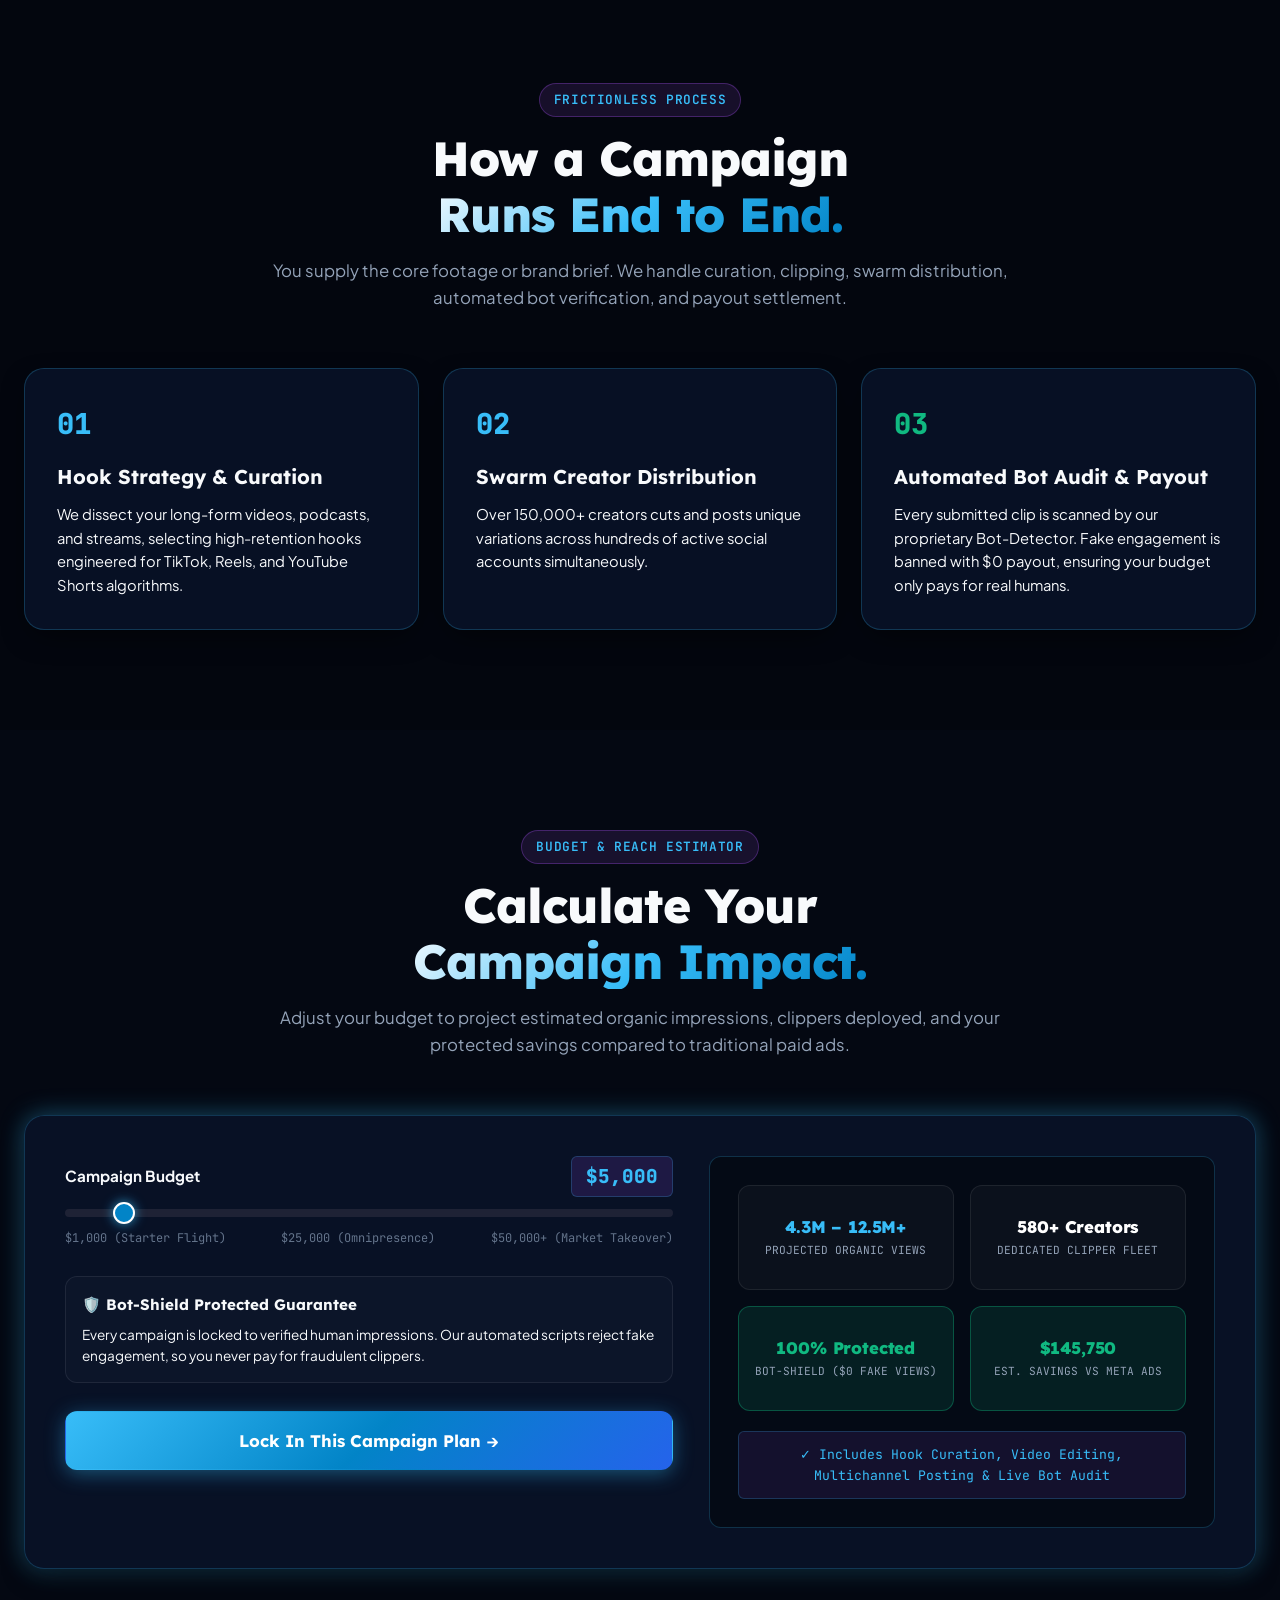
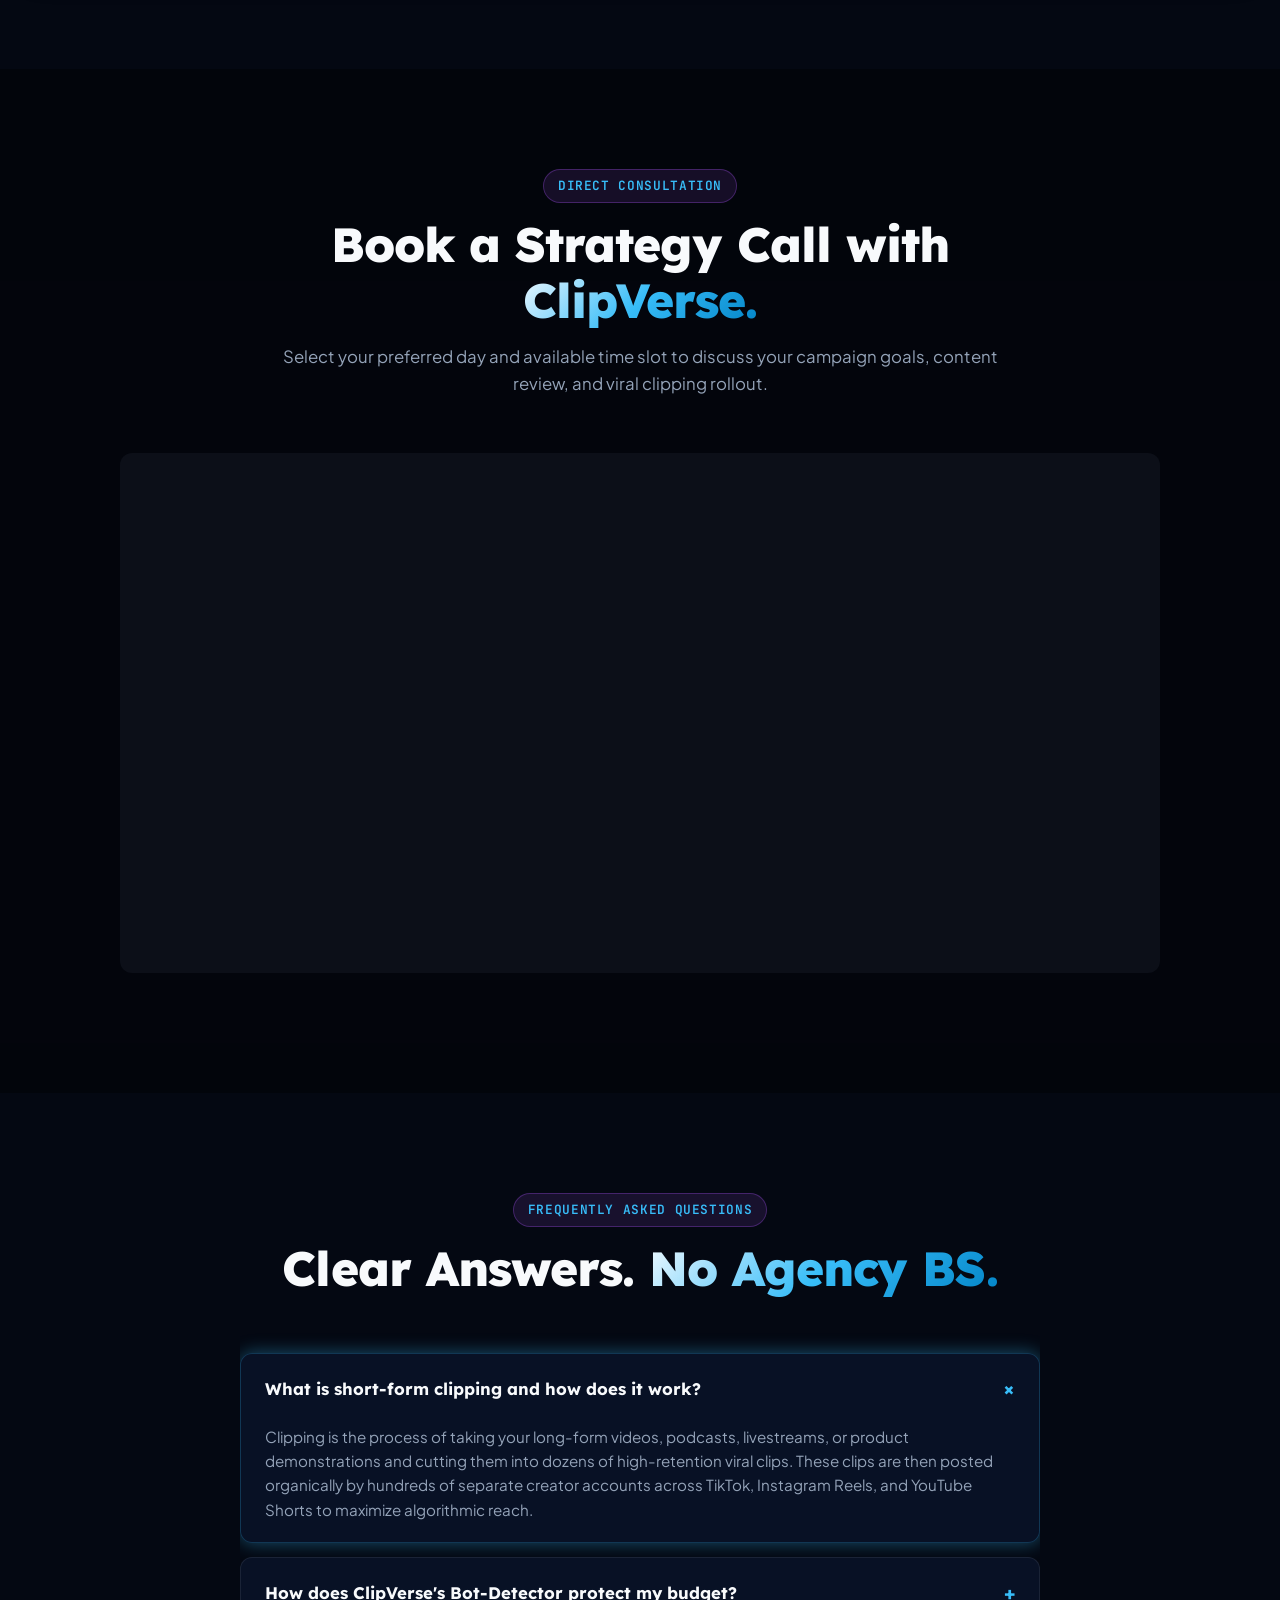
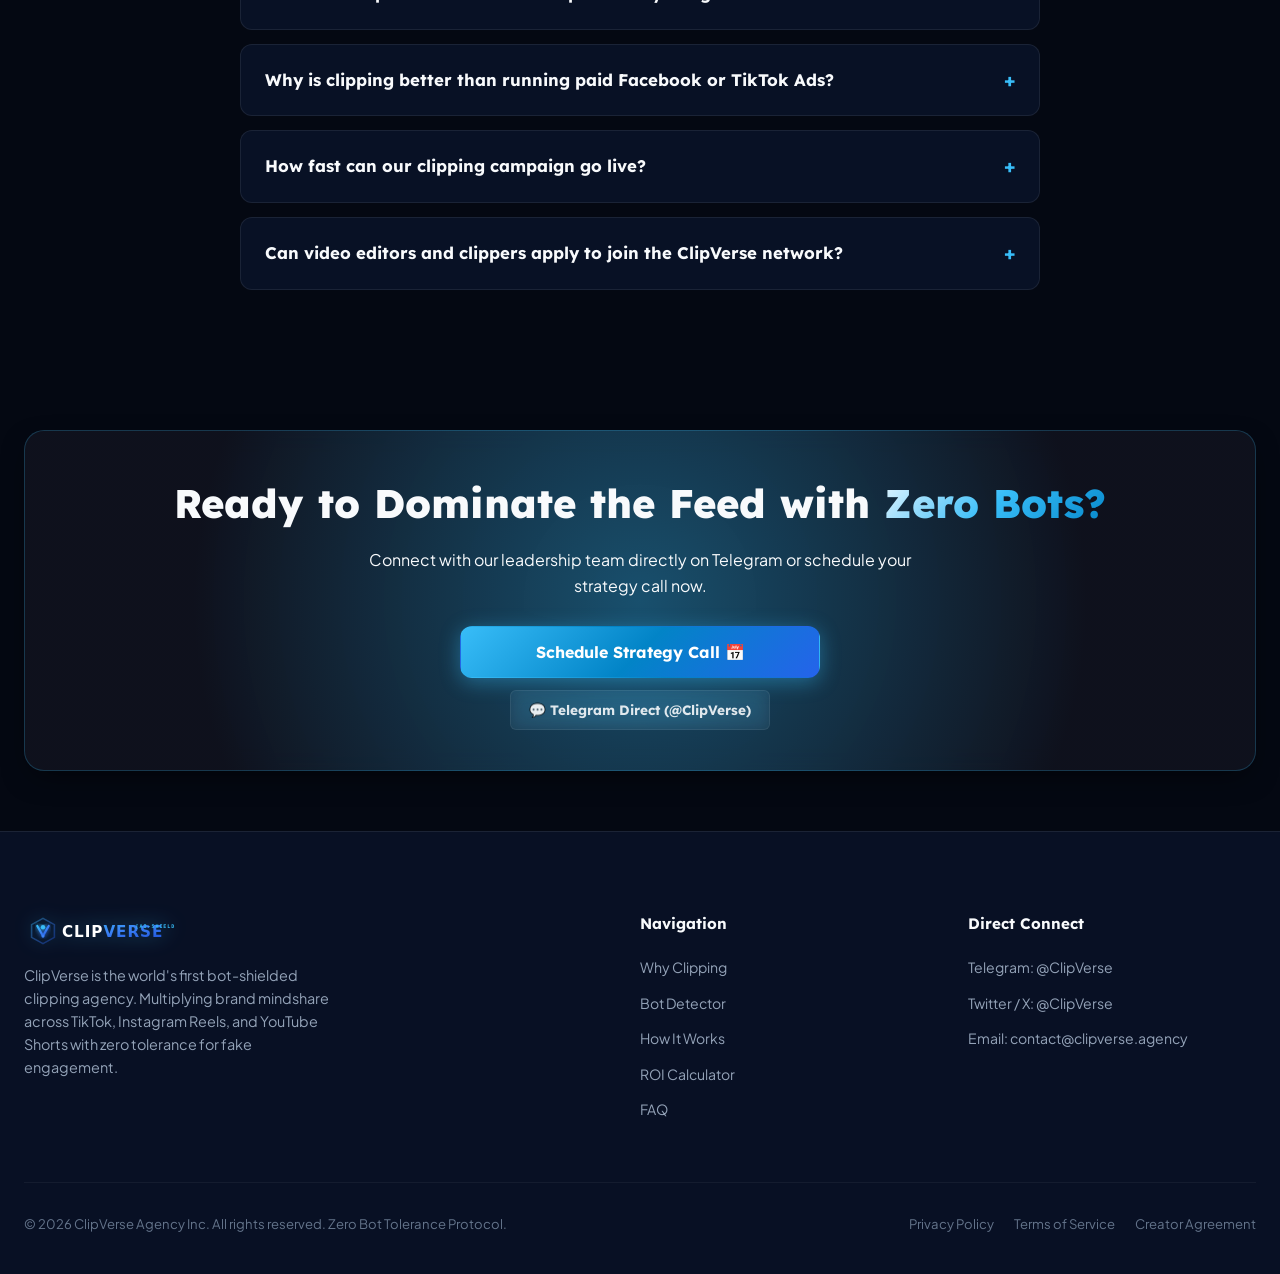
==== commit a7ef68bd: "added cal.com" ====
--- a/cobalt/index.html
+++ b/cobalt/index.html
@@ -388,7 +388,7 @@
       </div>
     </section>
 
-    <!-- 6. Customizable Strategy Meeting Scheduler -->
+    <!-- 6. Real Cal.com Strategy Meeting Scheduler -->
     <section id="scheduler" class="section" style="background: rgba(0, 0, 0, 0.35);">
       <div class="container">
         <div class="section-head reveal">
@@ -403,108 +403,8 @@
           </p>
         </div>
 
-        <div class="scheduler-wrapper allow-overflow reveal">
-          <!-- Calendar & Slots -->
-          <div class="calendar-card">
-            <!-- Step 1: Select Date -->
-            <div id="pageDateStep" class="wizard-step">
-              <div class="step-indicator-mob">
-                <span class="badge badge-primary">Step 1 of 3: Select Date</span>
-              </div>
-              <div class="cal-header">
-                <button id="prevMonth" type="button" class="btn btn-secondary btn-sm">‹</button>
-                <div id="calMonthName" class="cal-month">August 2026</div>
-                <button id="nextMonth" type="button" class="btn btn-secondary btn-sm">›</button>
-              </div>
-
-              <!-- Calendar Weekday Header -->
-              <div class="cal-weekdays-row">
-                <div class="day-header">Su</div>
-                <div class="day-header">Mo</div>
-                <div class="day-header">Tu</div>
-                <div class="day-header">We</div>
-                <div class="day-header">Th</div>
-                <div class="day-header">Fr</div>
-                <div class="day-header">Sa</div>
-              </div>
-
-              <!-- Calendar Days Grid (Pure 42 Cells Matrix) -->
-              <div id="calDaysGrid" class="cal-days-grid">
-                <!-- Populated by scheduler.js -->
-              </div>
-            </div>
-
-            <!-- Step 2: Select Time Slot -->
-            <div id="pageTimeStep" class="wizard-step" style="border-top:1px solid var(--border-subtle); padding-top:16px;">
-              <div class="step-nav-mob">
-                <button id="pageBackToDate" type="button" class="btn btn-secondary btn-xs">← Change Date</button>
-                <span id="mobDatePillPage" class="badge badge-bot-shield" style="font-size:0.75rem;">August 2026</span>
-              </div>
-              <div style="font-family:var(--font-mono); font-size:0.8rem; font-weight:700; color:var(--text-dim); margin-bottom:10px; text-transform:uppercase;">
-                Available Time Slots (30 min)
-              </div>
-              <div id="slotsContainer" class="slots-grid">
-                <!-- Populated by scheduler.js -->
-              </div>
-            </div>
-          </div>
-
-          <!-- Step 3 / Right Column: Intake Form -->
-          <div id="pageFormStep" class="wizard-step allow-overflow">
-            <div id="bookingSuccessCard" class="glass-card allow-overflow">
-              <div class="step-nav-mob" style="margin-bottom:12px;">
-                <button id="pageBackToTime" type="button" class="btn btn-secondary btn-xs">← Change Time</button>
-              </div>
-              <div style="margin-bottom:18px;">
-                <h3 style="font-family:var(--font-display); font-size:1.3rem; margin-bottom:4px;">
-                  Confirm Your Discovery Call
-                </h3>
-                <p id="selectedDateSummary" class="text-mono" style="font-size:0.85rem; color:var(--accent-light); font-weight:700;">
-                  Select a date and time slot
-                </p>
-              </div>
-
-              <form id="bookingForm" class="booking-form">
-                <div class="form-group">
-                  <label class="form-label" for="bookName">Your Name / Handle *</label>
-                  <input type="text" id="bookName" class="form-input" placeholder="e.g. Alex Vance" required>
-                </div>
-
-                <div class="form-group">
-                  <label class="form-label" for="bookEmail">Email Address *</label>
-                  <input type="email" id="bookEmail" class="form-input" placeholder="alex@company.com" required>
-                </div>
-
-                <div class="form-group">
-                  <label class="form-label" for="bookTelegram">Telegram Handle / WhatsApp (Optional)</label>
-                  <input type="text" id="bookTelegram" class="form-input" placeholder="@yourhandle">
-                </div>
-
-                <div class="form-group">
-                  <label class="form-label">Estimated Budget for Campaign</label>
-                  <!-- Custom Dark Glassmorphism Dropdown with Smooth Scroll -->
-                  <div class="custom-select-box">
-                    <div class="custom-select-trigger">
-                      <span class="select-value-text">$5,000 - $15,000</span>
-                      <span class="dropdown-arrow">▼</span>
-                    </div>
-                    <div class="custom-options-list">
-                      <div class="custom-option" data-value="$1,000 - $2,500">$1,000 - $2,500</div>
-                      <div class="custom-option" data-value="$2,500 - $5,000">$2,500 - $5,000</div>
-                      <div class="custom-option selected" data-value="$5,000 - $15,000">$5,000 - $15,000</div>
-                      <div class="custom-option" data-value="$15,000 - $30,000">$15,000 - $30,000</div>
-                      <div class="custom-option" data-value="$30,000+ (Full Omnipresence)">$30,000+ (Full Omnipresence)</div>
-                    </div>
-                    <input type="hidden" class="custom-select-input" value="$5,000 - $15,000">
-                  </div>
-                </div>
-
-                <button type="submit" class="btn btn-primary btn-lg" style="margin-top:8px;">
-                  <span>Confirm & Lock Discovery Slot 📅</span>
-                </button>
-              </form>
-            </div>
-          </div>
+        <div class="cal-inline-wrapper reveal">
+          <div id="cal-inline-embed"></div>
         </div>
       </div>
     </section>
@@ -644,115 +544,31 @@
     </div>
   </footer>
 
-  <!-- Modal Booking Scheduler (Synchronized with Interactive Calendar) -->
-  <div id="schedulerModal" class="modal-overlay">
-    <div class="modal-card allow-overflow">
+  <!-- Dedicated Booking Confirmation Modal (Triggers Only On Confirmed Cal.com Booking) -->
+  <div id="bookingConfirmationModal" class="modal-overlay">
+    <div class="modal-card" style="max-width: 480px; text-align:center; padding: 36px 24px;">
       <button type="button" class="modal-close-btn close-modal-btn" aria-label="Close modal">&times;</button>
-      <div id="modalIntroHeader" class="modal-intro-header" style="margin-bottom:16px; text-align:center;">
-        <span class="badge badge-primary" style="margin-bottom:8px;">Direct Discovery Call</span>
-        <h3 style="font-family:var(--font-display); font-size:1.5rem; font-weight:800; margin-bottom:4px;">
-          Launch Your <span class="text-gradient">ClipVerse Campaign</span>
+      <div id="confirmationModalContent">
+        <div style="font-size:3.5rem; margin-bottom:12px;">🎉</div>
+        <h3 style="font-family:var(--font-display); font-size:1.6rem; color:var(--text-highlight); margin-bottom:8px;">
+          Call Confirmed & Locked!
         </h3>
-        <p class="text-muted" style="font-size:0.86rem;">
-          Connect directly with our founders to map your distribution strategy and secure clippers.
+        <p id="confirmModalDesc" class="text-muted" style="font-size:0.92rem; margin-bottom:20px; line-height:1.6;">
+          Your discovery strategy session has been scheduled successfully.<br>
+          A Google Meet invitation has been sent to your email.
         </p>
-      </div>
-
-      <div class="scheduler-wrapper allow-overflow" style="padding:0; border:none; background:transparent;">
-        <!-- Modal Calendar Widget -->
-        <div class="calendar-card">
-          <!-- Step 1: Select Date -->
-          <div id="modalDateStep" class="wizard-step">
-            <div class="step-indicator-mob">
-              <span class="badge badge-primary">Step 1 of 3: Select Date</span>
-            </div>
-            <div class="cal-header">
-              <button id="modalPrevMonth" type="button" class="btn btn-secondary btn-sm">‹</button>
-              <div id="modalCalMonthName" class="cal-month">August 2026</div>
-              <button id="modalNextMonth" type="button" class="btn btn-secondary btn-sm">›</button>
-            </div>
-            <!-- Calendar Weekday Header -->
-            <div class="cal-weekdays-row">
-              <div class="day-header">Su</div>
-              <div class="day-header">Mo</div>
-              <div class="day-header">Tu</div>
-              <div class="day-header">We</div>
-              <div class="day-header">Th</div>
-              <div class="day-header">Fr</div>
-              <div class="day-header">Sa</div>
-            </div>
-            <!-- Calendar Days Grid (Pure 42 Cells Matrix) -->
-            <div id="modalCalDaysGrid" class="cal-days-grid">
-              <!-- Populated by scheduler.js -->
-            </div>
-          </div>
-
-          <!-- Step 2: Select Time Slot -->
-          <div id="modalTimeStep" class="wizard-step" style="border-top:1px solid var(--border-subtle); padding-top:14px;">
-            <div class="step-nav-mob">
-              <button id="modalBackToDate" type="button" class="btn btn-secondary btn-xs">← Change Date</button>
-              <span id="mobDatePillModal" class="badge badge-bot-shield" style="font-size:0.75rem;">August 2026</span>
-            </div>
-            <div style="font-family:var(--font-mono); font-size:0.75rem; font-weight:700; color:var(--text-dim); margin-bottom:8px; text-transform:uppercase;">
-              Available Time Slots (30 min)
-            </div>
-            <div id="modalSlotsContainer" class="slots-grid">
-              <!-- Populated by scheduler.js -->
-            </div>
-          </div>
-        </div>
-
-        <!-- Step 3: Intake Form -->
-        <div id="modalFormStep" class="wizard-step allow-overflow">
-          <div id="modalBookingCard" class="glass-card allow-overflow">
-            <div class="step-nav-mob" style="margin-bottom:12px;">
-              <button id="modalBackToTime" type="button" class="btn btn-secondary btn-xs">← Change Time</button>
-            </div>
-            <div style="margin-bottom:14px;">
-              <h4 style="font-family:var(--font-display); font-size:1.15rem; margin-bottom:4px;">
-                Session Details
-              </h4>
-              <p id="modalSelectedDateSummary" class="text-mono" style="font-size:0.82rem; color:var(--accent-light); font-weight:700;">
-                Select a date and time
-              </p>
-            </div>
-
-            <form id="modalBookingForm" class="booking-form">
-              <div class="form-group">
-                <label class="form-label" for="modalBookName">Your Name / Handle *</label>
-                <input type="text" id="modalBookName" class="form-input" placeholder="e.g. Alex Vance" required>
-              </div>
-              <div class="form-group">
-                <label class="form-label" for="modalBookEmail">Email Address *</label>
-                <input type="email" id="modalBookEmail" class="form-input" placeholder="alex@company.com" required>
-              </div>
-              <div class="form-group">
-                <label class="form-label" for="modalBookTelegram">Telegram Handle / WhatsApp</label>
-                <input type="text" id="modalBookTelegram" class="form-input" placeholder="@yourhandle">
-              </div>
-              <div class="form-group">
-                <label class="form-label">Estimated Budget for Campaign</label>
-                <!-- Custom Dropdown Widget in Modal -->
-                <div class="custom-select-box">
-                  <div class="custom-select-trigger">
-                    <span class="select-value-text">$5,000 - $15,000</span>
-                    <span class="dropdown-arrow">▼</span>
-                  </div>
-                  <div class="custom-options-list">
-                    <div class="custom-option" data-value="$1,000 - $2,500">$1,000 - $2,500</div>
-                    <div class="custom-option" data-value="$2,500 - $5,000">$2,500 - $5,000</div>
-                    <div class="custom-option selected" data-value="$5,000 - $15,000">$5,000 - $15,000</div>
-                    <div class="custom-option" data-value="$15,000 - $30,000">$15,000 - $30,000</div>
-                    <div class="custom-option" data-value="$30,000+ (Full Omnipresence)">$30,000+ (Full Omnipresence)</div>
-                  </div>
-                  <input type="hidden" class="custom-select-input" value="$5,000 - $15,000">
-                </div>
-              </div>
-              <button type="submit" class="btn btn-primary btn-lg" style="width:100%; margin-top:8px;">
-                Confirm & Book Call 🚀
-              </button>
-            </form>
-          </div>
+
+        <div style="display:flex; flex-direction:column; gap:10px; max-width:340px; margin-inline:auto; margin-bottom:18px;">
+          <a id="confirmGCalLink" href="https://calendar.google.com" target="_blank" rel="noopener noreferrer" class="btn btn-primary btn-sm" style="width:100%;">
+            📅 View Google Calendar
+          </a>
+          <a href="https://t.me/ClipVerse" target="_blank" rel="noopener noreferrer" class="btn btn-secondary btn-sm" style="width:100%;">
+            💬 Message Founders on Telegram
+          </a>
+        </div>
+        
+        <div id="confirmIdText" style="font-size:0.8rem; color:var(--text-dim); font-family:var(--font-mono);">
+          Synced with cal.com/clipverse
         </div>
       </div>
     </div>
--- a/css/components.css
+++ b/css/components.css
@@ -816,8 +816,91 @@
 }
 
 /* --------------------------------------------------------------------------
-   7. Meeting Scheduler Section & Modal (Custom Dropdown & Matching Scrollbars)
+   7. Meeting Scheduler Section & Modal (Cal.com Live Integration & Confirmation)
    -------------------------------------------------------------------------- */
+body.cal-modal-open {
+  overflow: hidden !important;
+  touch-action: none;
+}
+
+.cal-inline-wrapper {
+  background: transparent;
+  border: none;
+  border-radius: var(--radius-lg);
+  padding: 0;
+  width: 100%;
+  max-width: 1040px;
+  margin-inline: auto;
+  min-height: 540px;
+  height: auto;
+  overflow: visible;
+  box-shadow: none;
+  transition: all 0.3s cubic-bezier(0.16, 1, 0.3, 1);
+}
+
+#cal-inline-embed {
+  width: 100%;
+  min-height: 520px;
+  border-radius: var(--radius-md);
+  overflow: hidden;
+  background: #0c0f18;
+}
+
+#cal-inline-embed iframe {
+  width: 100% !important;
+  min-height: 520px !important;
+  border-radius: var(--radius-md) !important;
+  border: none !important;
+  background-color: #0c0f18 !important;
+}
+
+/* Cal.com Modal Popup Solid Opaque Overlays */
+iframe[name*="cal-embed"],
+iframe[src*="cal.com"],
+[data-cal-modal],
+[data-cal-modal] > div,
+.cal-modal,
+.cal-modal-container {
+  background-color: #0c0f18 !important;
+  background: #0c0f18 !important;
+  border-radius: var(--radius-md);
+}
+
+div[style*="z-index: 99999"],
+div[style*="z-index:99999"],
+div[data-cal-modal-overlay] {
+  background: rgba(4, 6, 12, 0.92) !important;
+  backdrop-filter: blur(16px) !important;
+  -webkit-backdrop-filter: blur(16px) !important;
+}
+
+@media (max-width: 768px) {
+  .cal-inline-wrapper {
+    padding: 0;
+    border: none;
+    border-radius: var(--radius-md);
+    max-width: 100%;
+    min-height: 480px;
+    max-height: 75vh;
+    overflow: hidden;
+    background: transparent;
+    box-shadow: none;
+    position: relative;
+  }
+  #cal-inline-embed {
+    min-height: 480px !important;
+    max-height: 75vh !important;
+    overflow-y: auto !important;
+    overflow-x: hidden !important;
+    -webkit-overflow-scrolling: touch;
+    overscroll-behavior: contain;
+  }
+  #cal-inline-embed iframe {
+    min-height: 480px !important;
+    border-radius: var(--radius-md) !important;
+  }
+}
+
 .scheduler-wrapper {
   display: grid;
   grid-template-columns: 1fr 1fr;
